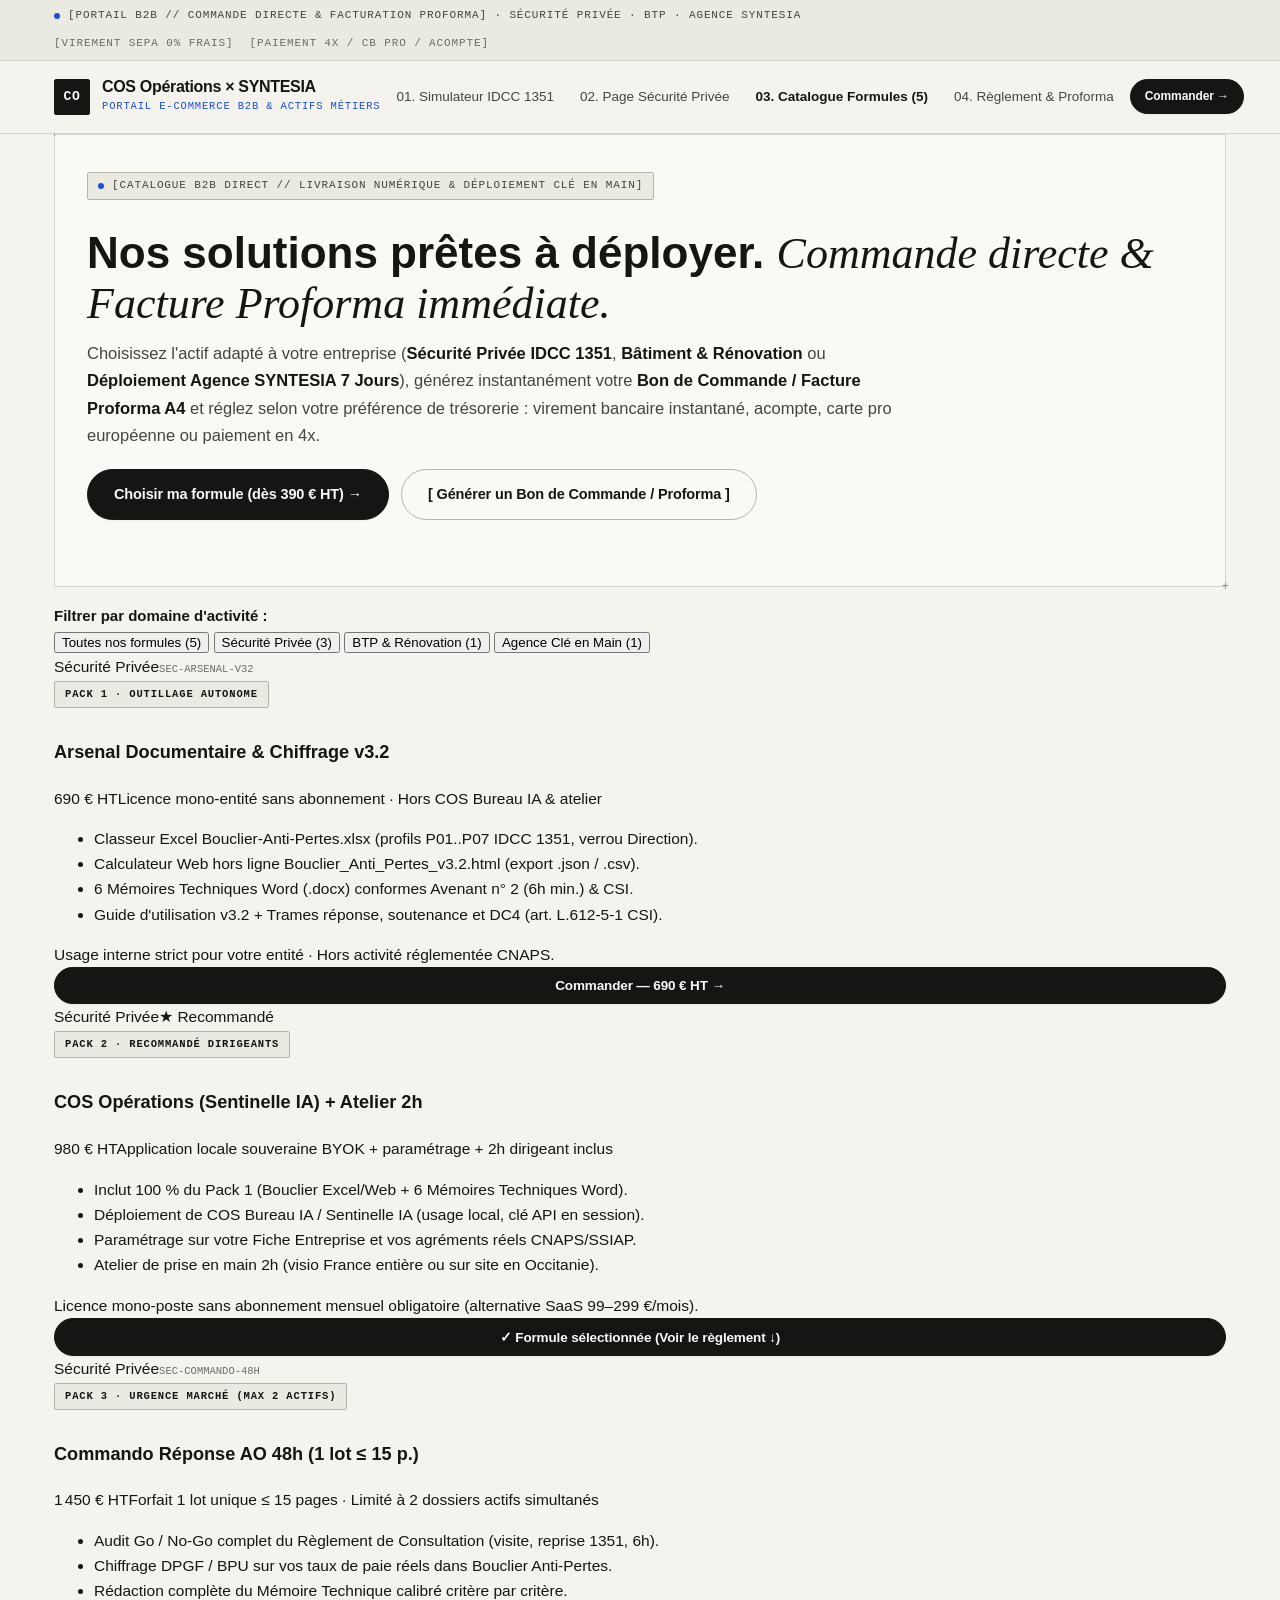
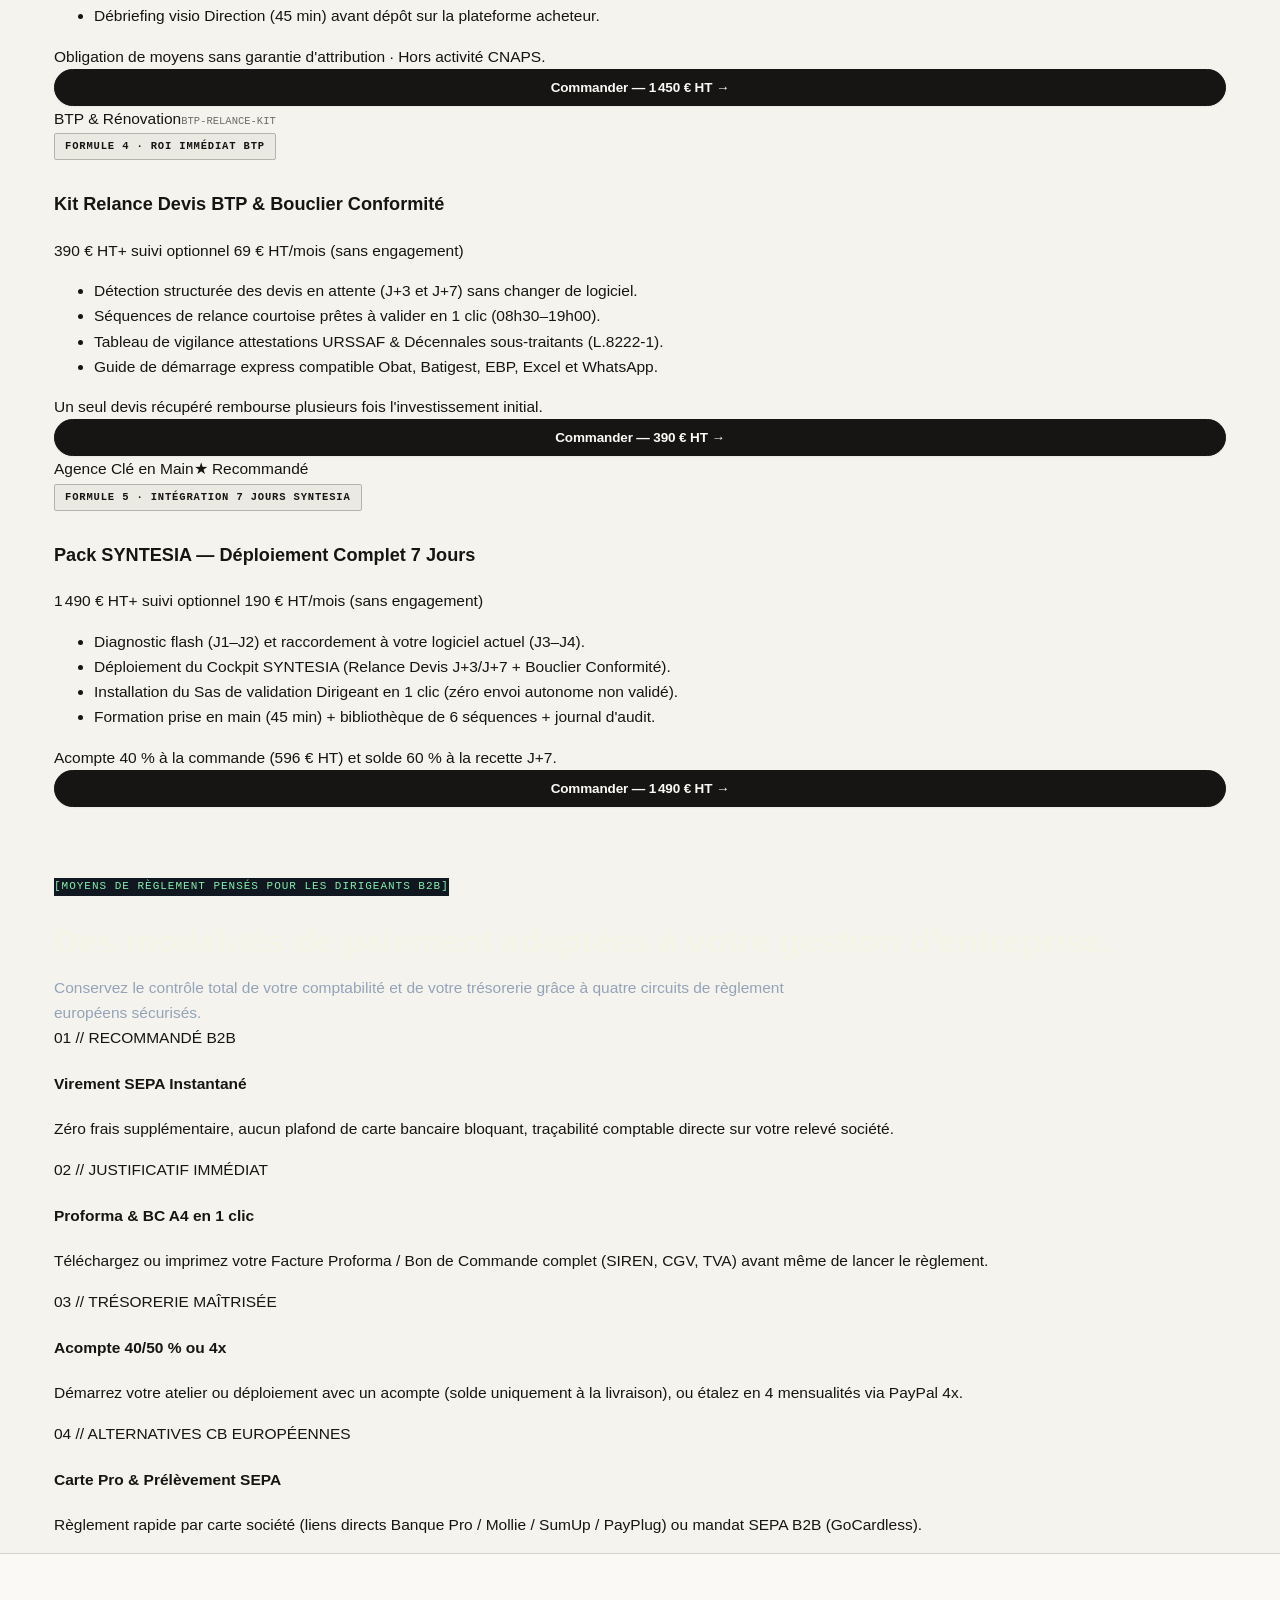
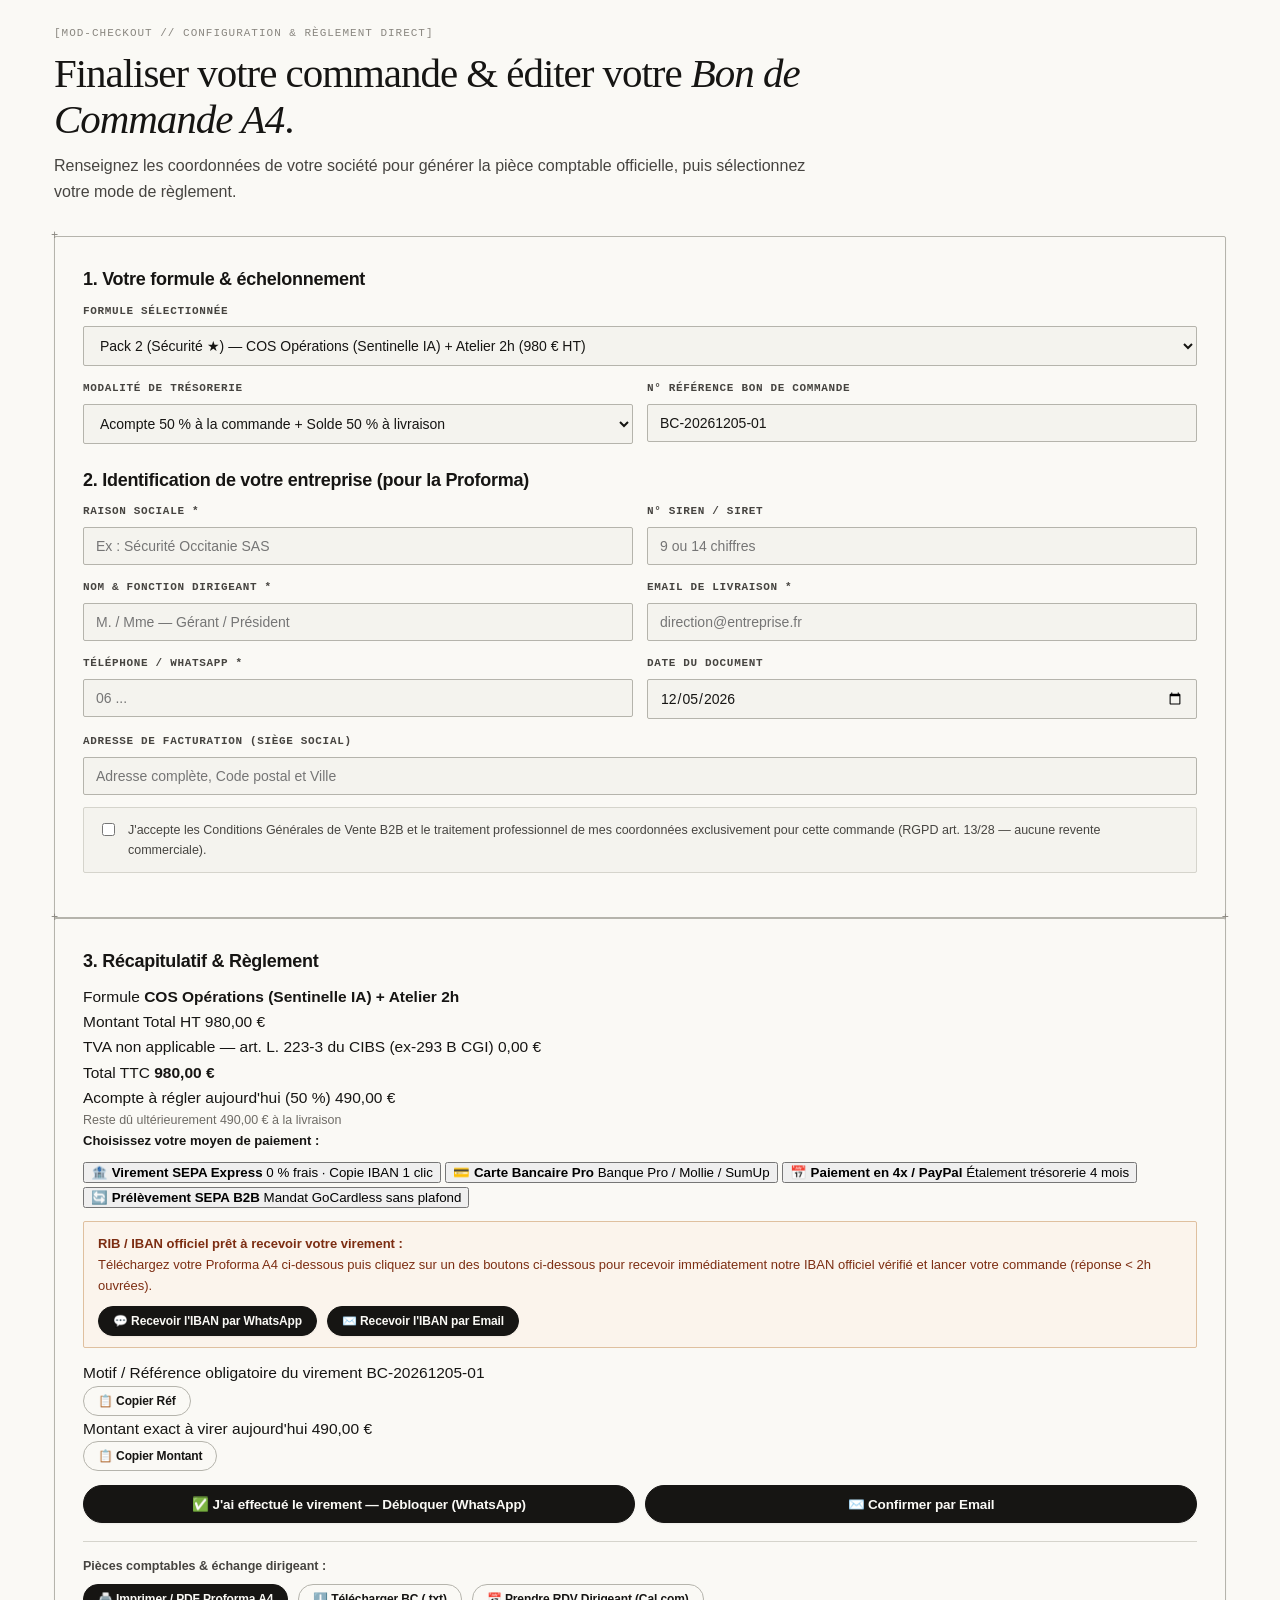
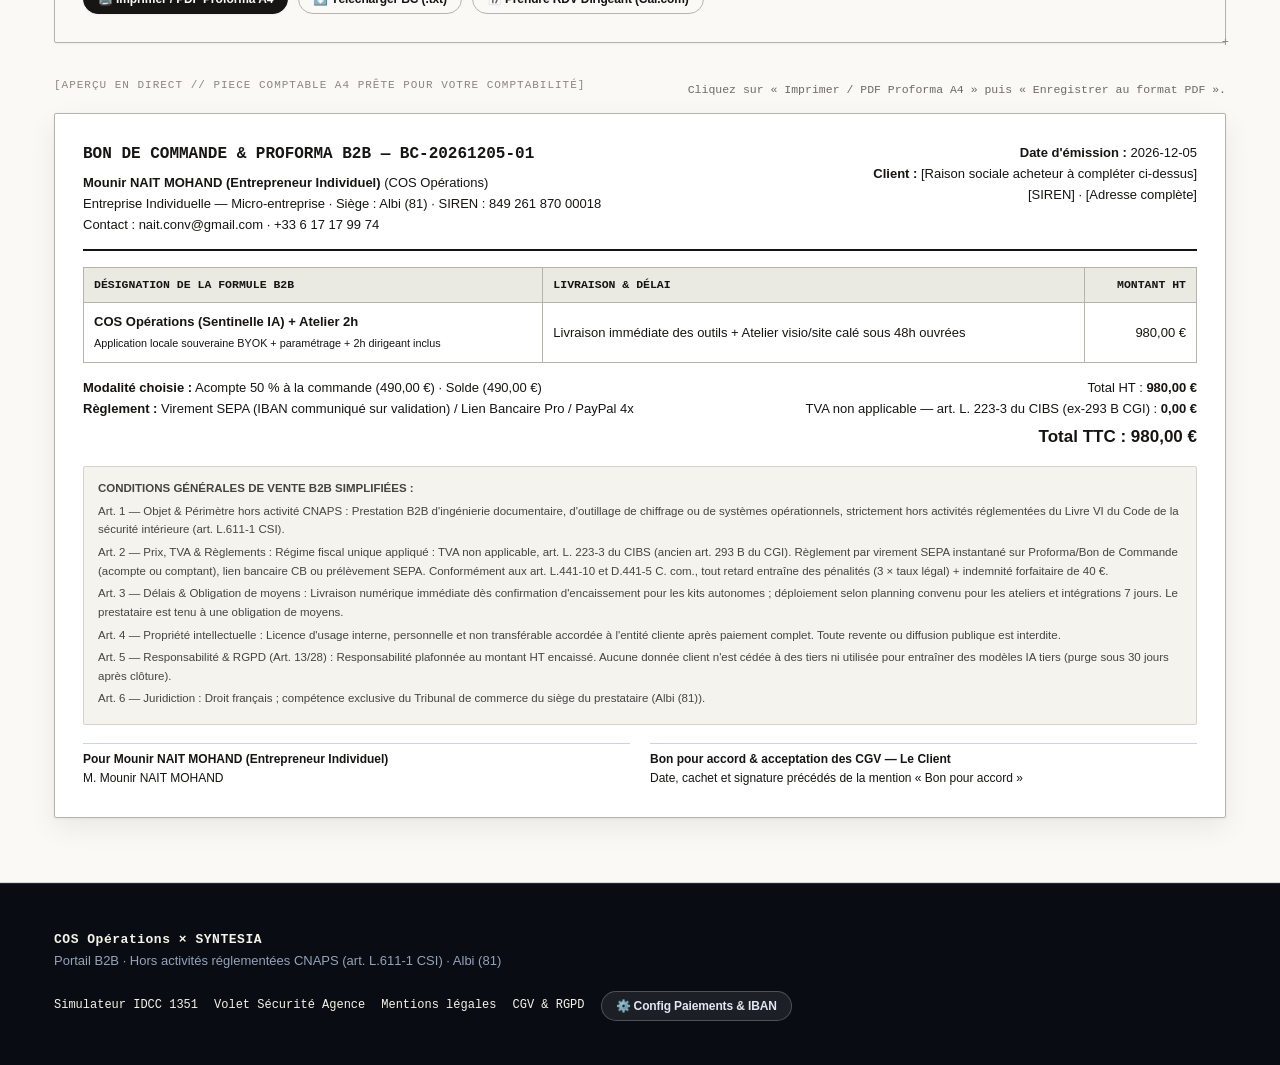
==== sites/boutique/index.html @ 9beb0461 "feat(boutique): boutique B2B multi-actifs et multi-paiements hors Stripe synchronisée sur sites/" ====
<!DOCTYPE html>
<html lang="fr">
<head>
  <meta charset="UTF-8" />
  <meta name="viewport" content="width=device-width, initial-scale=1.0" />
  <meta http-equiv="Content-Security-Policy" content="default-src 'self'; script-src 'self'; style-src 'self' 'unsafe-inline'; img-src 'self' data:; connect-src 'self'; font-src 'self' data:; object-src 'none'; base-uri 'self';" />
  <title>Boutique B2B &amp; Commande Directe — COS Opérations × SYNTESIA</title>
  <meta name="description" content="Commandez nos formules B2B Sécurité Privée (IDCC 1351), BTP Relance Devis et Déploiement Agence SYNTESIA 7 Jours. Virement SEPA express, Proforma A4 instantanée, Carte Pro et paiement en 4x." />
  <link rel="icon" type="image/svg+xml" href="data:image/svg+xml,%3Csvg xmlns='http://www.w3.org/2000/svg' viewBox='0 0 36 36'%3E%3Crect width='36' height='36' fill='%23161513'/%3E%3Ctext x='50%25' y='54%25' dominant-baseline='middle' text-anchor='middle' fill='%23FAF9F5' font-family='monospace' font-weight='600' font-size='14'%3ECO%3C/text%3E%3C/svg%3E" />
  <link rel="stylesheet" href="styles.css" />
  <link rel="stylesheet" href="boutique.css" />
</head>
<body>

  <!-- Barre technique supérieure -->
  <div class="tech-topbar no-print">
    <div class="container tech-topbar-inner">
      <div class="tech-topbar-left">
        <span class="tech-dot"></span>
        <span>[PORTAIL B2B // COMMANDE DIRECTE &amp; FACTURATION PROFORMA] &middot; SÉCURITÉ PRIVÉE · BTP · AGENCE SYNTESIA</span>
      </div>
      <div class="tech-topbar-right">
        <span>[VIREMENT SEPA 0% FRAIS]</span>
        <span>[PAIEMENT 4X / CB PRO / ACOMPTE]</span>
      </div>
    </div>
  </div>

  <!-- En-tête sticky -->
  <header class="site-header no-print">
    <div class="container header-inner">
      <a class="brand" href="../france/index.html">
        <div class="brand-mark">CO</div>
        <div class="brand-text">
          <strong>COS Opérations × SYNTESIA</strong>
          <span>Portail E-Commerce B2B &amp; Actifs Métiers</span>
        </div>
      </a>

      <nav class="nav-links" aria-label="Navigation boutique">
        <a href="https://naitconv-web.github.io/cos-operations-simulateur/#simulateur">01. Simulateur IDCC 1351</a>
        <a href="../france/securite-privee/index.html">02. Page Sécurité Privée</a>
        <a href="#catalogue" style="color:var(--ink);font-weight:700">03. Catalogue Formules (5)</a>
        <a href="#checkout-section">04. Règlement &amp; Proforma</a>
      </nav>

      <div class="header-actions">
        <a class="btn btn-primary btn-sm" href="#checkout-section">Commander &rarr;</a>
      </div>
    </div>
  </header>

  <!-- Tiroir Config Opérateur (accessible par ?admin=1 ou bouton pied de page) -->
  <section id="adminDrawer" class="admin-drawer hidden no-print" aria-label="Configuration bancaire et moyens de paiement">
    <div class="container">
      <div style="display:flex;justify-content:space-between;align-items:center;flex-wrap:wrap;gap:10px;margin-bottom:12px">
        <div>
          <strong style="font-size:16px;color:var(--ink)">⚙️ Configuration Encaissements &amp; IBAN (Sans Stripe)</strong>
          <div style="font-size:12.5px;color:var(--ink-muted)">Renseignez vos coordonnées bancaires et liens de paiement puis téléchargez <code>site-config.js</code> pour mettre à jour votre hébergement o2switch en 10 secondes.</div>
        </div>
        <button id="btnCloseAdmin" class="btn btn-sm" type="button">Fermer</button>
      </div>

      <div class="form-grid-2" style="grid-template-columns:repeat(auto-fit,minmax(230px,1fr));gap:10px">
        <div class="field"><label>Nom de la Banque Pro</label><input id="admBankName" type="text" placeholder="Ex : Qonto / Crédit Agricole / Revolut Pro" /></div>
        <div class="field"><label>IBAN Officiel (FR76...)</label><input id="admIban" type="text" placeholder="FR76 .... .... .... ...." /></div>
        <div class="field"><label>Code BIC / SWIFT</label><input id="admBic" type="text" placeholder="Ex : QNTOFRP1XXX" /></div>
        <div class="field"><label>Lien Carte Bancaire Pro (SumUp / Qonto / Mollie / PayPlug)</label><input id="admCardGlobal" type="url" placeholder="https://pay.sumup.com/..." /></div>
        <div class="field"><label>Lien PayPal Business / PayPal 4x</label><input id="admPaypal" type="url" placeholder="https://www.paypal.com/paypalme/..." /></div>
        <div class="field"><label>Lien Mandat / Prélèvement GoCardless</label><input id="admGc" type="url" placeholder="https://pay.gocardless.com/..." /></div>
        <div class="field"><label>SIREN / SIRET émetteur</label><input id="admSiren" type="text" /></div>
        <div class="field">
          <label>Régime TVA unique</label>
          <select id="admTvaRegime">
            <option value="293B">Franchise en base — art. L. 223-3 du CIBS (ex-293 B CGI)</option>
            <option value="20">TVA normale 20 %</option>
          </select>
        </div>
      </div>

      <div class="action-cluster" style="margin-top:14px">
        <button id="btnSaveAdmin" class="btn btn-primary" type="button">💾 Aperçu immédiat dans ce navigateur</button>
        <button id="btnDownloadSiteCfg" class="btn btn-emerald" type="button">⬇️ Télécharger site-config.js (Pour o2switch / GitHub)</button>
      </div>
    </div>
  </section>

  <main>
    <!-- Hero Boutique -->
    <section class="store-hero no-print">
      <div class="container">
        <div class="hero-frame" style="padding:36px 32px">
          <span class="eyebrow">[CATALOGUE B2B DIRECT // LIVRAISON NUMÉRIQUE &amp; DÉPLOIEMENT CLÉ EN MAIN]</span>
          <h1 style="margin:10px 0 12px;font-size:clamp(28px,4vw,44px);line-height:1.12">
            Nos solutions prêtes à déployer. <span class="font-editorial-italic">Commande directe &amp; Facture Proforma immédiate.</span>
          </h1>
          <p class="hero-lead" style="margin-bottom:20px;max-width:820px">
            Choisissez l'actif adapté à votre entreprise (<b>Sécurité Privée IDCC 1351</b>, <b>Bâtiment &amp; Rénovation</b> ou <b>Déploiement Agence SYNTESIA 7 Jours</b>), générez instantanément votre <b>Bon de Commande / Facture Proforma A4</b> et réglez selon votre préférence de trésorerie : virement bancaire instantané, acompte, carte pro européenne ou paiement en 4x.
          </p>
          <div class="hero-cta-row">
            <a class="btn btn-primary btn-lg" href="#catalogue">Choisir ma formule (dès 390 € HT) &rarr;</a>
            <a class="btn btn-lg" href="#checkout-section">[ Générer un Bon de Commande / Proforma ]</a>
          </div>
        </div>
      </div>
    </section>

    <!-- Catalogue des 5 Actifs -->
    <section id="catalogue" class="section no-print" style="padding-top:16px">
      <div class="container">
        <div class="store-filter-bar">
          <div>
            <strong style="font-size:15px">Filtrer par domaine d'activité :</strong>
          </div>
          <div class="filter-pills" role="group" aria-label="Filtres catalogue">
            <button class="filter-btn active" type="button" data-filter="all">Toutes nos formules (5)</button>
            <button class="filter-btn" type="button" data-filter="securite">Sécurité Privée (3)</button>
            <button class="filter-btn" type="button" data-filter="btp">BTP &amp; Rénovation (1)</button>
            <button class="filter-btn" type="button" data-filter="agence">Agence Clé en Main (1)</button>
          </div>
        </div>

        <div id="catalogGrid" class="catalog-grid">
          <!-- Peuplé dynamiquement par boutique.js -->
        </div>
      </div>
    </section>

    <!-- Avantages Paiement B2B pour Dirigeants (Night Theater) -->
    <section class="night-advantages no-print">
      <div class="container">
        <span class="section-tag" style="color:#86efac;border-color:#1e293b;background:#101720">[MOYENS DE RÈGLEMENT PENSÉS POUR LES DIRIGEANTS B2B]</span>
        <h2 style="color:var(--cream);margin:10px 0 6px;font-size:clamp(24px,3vw,34px)">Des modalités de paiement adaptées à votre gestion d'entreprise.</h2>
        <p style="color:var(--cream-muted);max-width:740px;margin:0">Conservez le contrôle total de votre comptabilité et de votre trésorerie grâce à quatre circuits de règlement européens sécurisés.</p>

        <div class="night-advantages-grid">
          <div class="night-adv-card">
            <span class="adv-tag">01 // RECOMMANDÉ B2B</span>
            <h4>Virement SEPA Instantané</h4>
            <p>Zéro frais supplémentaire, aucun plafond de carte bancaire bloquant, traçabilité comptable directe sur votre relevé société.</p>
          </div>
          <div class="night-adv-card">
            <span class="adv-tag">02 // JUSTIFICATIF IMMÉDIAT</span>
            <h4>Proforma &amp; BC A4 en 1 clic</h4>
            <p>Téléchargez ou imprimez votre Facture Proforma / Bon de Commande complet (SIREN, CGV, TVA) avant même de lancer le règlement.</p>
          </div>
          <div class="night-adv-card">
            <span class="adv-tag">03 // TRÉSORERIE MAÎTRISÉE</span>
            <h4>Acompte 40/50 % ou 4x</h4>
            <p>Démarrez votre atelier ou déploiement avec un acompte (solde uniquement à la livraison), ou étalez en 4 mensualités via PayPal 4x.</p>
          </div>
          <div class="night-adv-card">
            <span class="adv-tag">04 // ALTERNATIVES CB EUROPÉENNES</span>
            <h4>Carte Pro &amp; Prélèvement SEPA</h4>
            <p>Règlement rapide par carte société (liens directs Banque Pro / Mollie / SumUp / PayPlug) ou mandat SEPA B2B (GoCardless).</p>
          </div>
        </div>
      </div>
    </section>

    <!-- Tunnel de Commande & Paiement Multi-Moyens -->
    <section id="checkout-section" class="section section-white">
      <div class="container">
        <div class="section-head no-print">
          <span class="section-tag">[MOD-CHECKOUT // CONFIGURATION &amp; RÈGLEMENT DIRECT]</span>
          <h2>Finaliser votre commande &amp; éditer votre <span class="font-editorial-italic">Bon de Commande A4</span>.</h2>
          <p>Renseignez les coordonnées de votre société pour générer la pièce comptable officielle, puis sélectionnez votre mode de règlement.</p>
        </div>

        <div class="checkout-grid no-print">
          <!-- Colonne Gauche : Paramètres commande & fiche entreprise -->
          <div class="panel-card">
            <h3>1. Votre formule &amp; échelonnement</h3>

            <div class="form-grid-2">
              <div class="field" style="grid-column:1/-1">
                <label for="ordFormula">Formule sélectionnée</label>
                <select id="ordFormula">
                  <option value="1">Pack 1 (Sécurité) — Arsenal Documentaire &amp; Chiffrage v3.2 (690 € HT)</option>
                  <option value="2" selected>Pack 2 (Sécurité ★) — COS Opérations (Sentinelle IA) + Atelier 2h (980 € HT)</option>
                  <option value="3">Pack 3 (Sécurité) — Commando Réponse AO 48h (1 450 € HT)</option>
                  <option value="4">Formule 4 (BTP) — Kit Relance Devis &amp; Bouclier Conformité (390 € HT)</option>
                  <option value="5">Formule 5 (Agence) — Pack Déploiement Intégral 7 Jours SYNTESIA (1 490 € HT)</option>
                </select>
              </div>

              <div class="field">
                <label for="ordPaymentMode">Modalité de trésorerie</label>
                <select id="ordPaymentMode">
                  <option value="100">100 % Comptant (Livraison prioritaire)</option>
                  <option value="50">Acompte 50 % à la commande + Solde 50 % à livraison</option>
                  <option value="40">Acompte 40 % à la commande + Solde 60 % à recette J+7</option>
                  <option value="4x">Paiement en 4 mensualités (via PayPal Business 4x)</option>
                </select>
              </div>

              <div class="field">
                <label for="ordRef">N° Référence Bon de Commande</label>
                <input id="ordRef" type="text" />
              </div>
            </div>

            <label id="ordMonthlyWrap" class="opt-check-box hidden">
              <input id="ordIncludeMonthly" type="checkbox" />
              <span id="ordMonthlyLabel">Ajouter le suivi mensuel optionnel</span>
            </label>

            <h3 style="margin-top:22px">2. Identification de votre entreprise (pour la Proforma)</h3>
            <div class="form-grid-2">
              <div class="field"><label for="ordClientNom">Raison sociale *</label><input id="ordClientNom" type="text" placeholder="Ex : Sécurité Occitanie SAS" /></div>
              <div class="field"><label for="ordClientSiren">N° SIREN / SIRET</label><input id="ordClientSiren" type="text" placeholder="9 ou 14 chiffres" /></div>
              <div class="field"><label for="ordClientRep">Nom &amp; Fonction Dirigeant *</label><input id="ordClientRep" type="text" placeholder="M. / Mme — Gérant / Président" /></div>
              <div class="field"><label for="ordClientEmail">Email de livraison *</label><input id="ordClientEmail" type="email" placeholder="direction@entreprise.fr" /></div>
              <div class="field"><label for="ordClientTel">Téléphone / WhatsApp *</label><input id="ordClientTel" type="text" placeholder="06 ..." /></div>
              <div class="field"><label for="ordDate">Date du document</label><input id="ordDate" type="date" /></div>
              <div class="field" style="grid-column:1/-1"><label for="ordClientAdresse">Adresse de facturation (Siège social)</label><input id="ordClientAdresse" type="text" placeholder="Adresse complète, Code postal et Ville" /></div>
            </div>

            <label class="consent-check" style="margin-top:12px">
              <input id="ordRgpdConsent" type="checkbox" />
              <span>J'accepte les Conditions Générales de Vente B2B et le traitement professionnel de mes coordonnées exclusivement pour cette commande (RGPD art. 13/28 — aucune revente commerciale).</span>
            </label>
          </div>

          <!-- Colonne Droite : Récapitulatif & Choix Moyen de Paiement -->
          <div class="panel-card">
            <h3>3. Récapitulatif &amp; Règlement</h3>

            <div class="summary-box">
              <div class="summary-line">
                <span>Formule</span>
                <strong id="sumOfferName" style="text-align:right">COS Opérations (Sentinelle IA) + Atelier 2h</strong>
              </div>
              <div class="summary-line">
                <span>Montant Total HT</span>
                <span id="sumHt" class="num">980,00 €</span>
              </div>
              <div class="summary-line">
                <span id="sumTvaLabel">TVA non applicable — art. L. 223-3 du CIBS</span>
                <span id="sumTvaAmt" class="num">0,00 €</span>
              </div>
              <div id="sumMonthlyRow" class="summary-line hidden">
                <span>Suivi mensuel optionnel</span>
                <strong id="sumMonthlyVal" class="num">0,00 €</strong>
              </div>
              <div class="summary-line">
                <span>Total TTC</span>
                <strong id="sumTotalTtc" class="num">980,00 €</strong>
              </div>
              <div class="summary-line total">
                <span id="sumDueLabel">Acompte à régler aujourd'hui</span>
                <span id="sumDueNow" class="num">490,00 €</span>
              </div>
              <div id="sumSoldeRow" class="summary-line" style="font-size:12.5px;color:var(--ink-soft)">
                <span>Reste dû ultérieurement</span>
                <span id="sumSoldeVal" class="num">490,00 € à la livraison</span>
              </div>
            </div>

            <label style="display:block;font-size:13px;font-weight:700;margin-bottom:8px">Choisissez votre moyen de paiement :</label>
            <div class="pay-tabs" role="tablist">
              <button id="tabPay_virement" class="pay-tab active" type="button">
                <strong>🏦 Virement SEPA Express</strong>
                <span>0 % frais · Copie IBAN 1 clic</span>
              </button>
              <button id="tabPay_carte" class="pay-tab" type="button">
                <strong>💳 Carte Bancaire Pro</strong>
                <span>Banque Pro / Mollie / SumUp</span>
              </button>
              <button id="tabPay_paypal" class="pay-tab" type="button">
                <strong>📅 Paiement en 4x / PayPal</strong>
                <span>Étalement trésorerie 4 mois</span>
              </button>
              <button id="tabPay_sepa" class="pay-tab" type="button">
                <strong>🔄 Prélèvement SEPA B2B</strong>
                <span>Mandat GoCardless sans plafond</span>
              </button>
            </div>

            <!-- Panneau 1 : Virement Express -->
            <div id="panelPay_virement" class="pay-panel">
              <div id="bankReadyBox">
                <div style="font-size:13.5px;margin-bottom:10px">
                  <strong>Effectuez un virement instantané depuis votre banque pro</strong> avec les coordonnées officielles ci-dessous :
                </div>
                <div class="bank-coord-grid">
                  <div class="bank-row">
                    <div>
                      <span class="bank-row-label">Titulaire du compte</span>
                      <span id="valBankHolder" class="bank-row-val">Mounir NAIT MOHAND</span>
                    </div>
                  </div>
                  <div class="bank-row">
                    <div>
                      <span class="bank-row-label">Domiciliation</span>
                      <span id="valBankName" class="bank-row-val">Compte Pro</span>
                    </div>
                  </div>
                  <div class="bank-row">
                    <div>
                      <span class="bank-row-label">IBAN (Zone SEPA)</span>
                      <span id="valBankIban" class="bank-row-val"></span>
                    </div>
                    <button id="btnCopyIban" class="btn btn-sm" type="button">📋 Copier IBAN</button>
                  </div>
                  <div class="bank-row">
                    <div>
                      <span class="bank-row-label">BIC / SWIFT</span>
                      <span id="valBankBic" class="bank-row-val"></span>
                    </div>
                    <button id="btnCopyBic" class="btn btn-sm" type="button">📋 Copier BIC</button>
                  </div>
                </div>
              </div>

              <div id="bankPendingBox" class="status-box warn" style="margin-bottom:12px">
                <strong>RIB / IBAN officiel prêt à recevoir votre virement :</strong><br />
                Téléchargez votre Proforma A4 ci-dessous puis cliquez sur un des boutons ci-dessous pour recevoir immédiatement notre IBAN officiel vérifié et lancer votre commande (réponse &lt; 2h ouvrées).
                <div class="action-cluster" style="margin-top:10px">
                  <button id="btnAskRibWa" class="btn btn-emerald btn-sm" type="button">💬 Recevoir l'IBAN par WhatsApp</button>
                  <button id="btnAskRibMail" class="btn btn-primary btn-sm" type="button">✉️ Recevoir l'IBAN par Email</button>
                </div>
              </div>

              <div class="bank-coord-grid" style="margin-top:10px">
                <div class="bank-row">
                  <div>
                    <span class="bank-row-label">Motif / Référence obligatoire du virement</span>
                    <span id="valBankRef" class="bank-row-val">BC-2026-01</span>
                  </div>
                  <button id="btnCopyRef" class="btn btn-sm" type="button">📋 Copier Réf</button>
                </div>
                <div class="bank-row">
                  <div>
                    <span class="bank-row-label">Montant exact à virer aujourd'hui</span>
                    <span id="valBankAmount" class="bank-row-val">490,00 €</span>
                  </div>
                  <button id="btnCopyAmt" class="btn btn-sm" type="button">📋 Copier Montant</button>
                </div>
              </div>

              <div class="action-cluster" style="margin-top:14px">
                <button id="btnNotifyVirementWa" class="btn btn-emerald" style="flex:1;justify-content:center" type="button">✅ J'ai effectué le virement — Débloquer (WhatsApp)</button>
                <button id="btnNotifyVirementMail" class="btn btn-primary" style="flex:1;justify-content:center" type="button">✉️ Confirmer par Email</button>
              </div>
            </div>

            <!-- Panneau 2 : Carte Bancaire Pro (Sans Stripe) -->
            <div id="panelPay_carte" class="pay-panel hidden">
              <p id="cardHintMsg" style="margin:0 0 14px;font-size:13.5px;color:var(--ink-muted)"></p>
              <div class="action-cluster">
                <button id="btnOpenCardPay" class="btn btn-emerald" style="width:100%;justify-content:center" type="button">💳 Payer par Carte Bancaire Sécurisée &rarr;</button>
                <button id="btnReqCardLinkWa" class="btn btn-emerald" style="flex:1;justify-content:center" type="button">💬 Recevoir mon lien CB direct (WhatsApp)</button>
                <button id="btnReqCardLinkMail" class="btn btn-primary" style="flex:1;justify-content:center" type="button">✉️ Demander lien CB par Email</button>
              </div>
            </div>

            <!-- Panneau 3 : PayPal Business / 4x -->
            <div id="panelPay_paypal" class="pay-panel hidden">
              <p style="margin:0 0 8px;font-size:13.5px"><strong>Réglez en 4 mensualités sans impacter votre trésorerie</strong> (sous réserve d'éligibilité PayPal 4x ou carte via PayPal Business).</p>
              <div id="paypal4xPreview" class="status-box ok" style="margin-bottom:14px"></div>
              <div class="action-cluster">
                <button id="btnOpenPaypalPay" class="btn btn-emerald" style="width:100%;justify-content:center" type="button">📅 Payer avec PayPal / 4x &rarr;</button>
                <button id="btnReqPaypalWa" class="btn btn-primary" style="width:100%;justify-content:center" type="button">💬 Recevoir le lien de règlement en 4x par WhatsApp</button>
              </div>
            </div>

            <!-- Panneau 4 : Prélèvement SEPA GoCardless -->
            <div id="panelPay_sepa" class="pay-panel hidden">
              <p style="margin:0 0 14px;font-size:13.5px;color:var(--ink-muted)">
                <strong>Zéro plafond de carte bancaire :</strong> idéal pour les commandes supérieures à 1 000 € ou l'activation du suivi mensuel sans engagement (69 € ou 190 €/mois) par mandat SEPA inter-entreprises (GoCardless).
              </p>
              <div class="action-cluster">
                <button id="btnOpenGcPay" class="btn btn-emerald" style="width:100%;justify-content:center" type="button">🔄 Signer le mandat SEPA sécurisé &rarr;</button>
                <button id="btnReqGcWa" class="btn btn-primary" style="width:100%;justify-content:center" type="button">💬 Recevoir mon mandat SEPA B2B par WhatsApp</button>
              </div>
            </div>

            <!-- Actions documentaires & Agenda -->
            <div style="border-top:1px solid var(--border);margin-top:18px;padding-top:14px">
              <div style="font-size:12.5px;font-weight:700;color:var(--ink-muted);margin-bottom:8px">Pièces comptables &amp; échange dirigeant :</div>
              <div class="action-cluster" style="margin-top:0">
                <button id="btnPrintProforma" class="btn btn-primary btn-sm" type="button">🖨️ Imprimer / PDF Proforma A4</button>
                <button id="btnDownloadProformaTxt" class="btn btn-sm" type="button">⬇️ Télécharger BC (.txt)</button>
                <button id="btnOpenCalStore" class="btn btn-sm" type="button">📅 Prendre RDV Dirigeant (Cal.com)</button>
              </div>
            </div>
          </div>
        </div>

        <!-- APERÇU A4 BON DE COMMANDE & PROFORMA -->
        <div class="no-print" style="margin-top:34px;margin-bottom:10px;display:flex;justify-content:space-between;align-items:center;flex-wrap:wrap;gap:10px">
          <span class="section-tag">[APERÇU EN DIRECT // PIECE COMPTABLE A4 PRÊTE POUR VOTRE COMPTABILITÉ]</span>
          <span class="mono" style="font-size:11.5px;color:var(--ink-soft)">Cliquez sur « Imprimer / PDF Proforma A4 » puis « Enregistrer au format PDF ».</span>
        </div>
        <article id="proformaSheet" class="bc-sheet" aria-label="Bon de Commande et Facture Proforma B2B A4"></article>
      </div>
    </section>
  </main>

  <footer class="site-footer no-print">
    <div class="container footer-grid">
      <div>
        <strong>COS Opérations × SYNTESIA</strong><br />
        <span>Portail B2B · Hors activités réglementées CNAPS (art. L.611-1 CSI) · Albi (81)</span>
      </div>
      <div style="display:flex;gap:16px;align-items:center;flex-wrap:wrap">
        <a href="https://naitconv-web.github.io/cos-operations-simulateur/#simulateur">Simulateur IDCC 1351</a>
        <a href="../france/securite-privee/index.html">Volet Sécurité Agence</a>
        <a href="../shared/mentions-legales-confidentialite.html">Mentions légales</a>
        <a href="../shared/mentions-legales-confidentialite.html">CGV &amp; RGPD</a>
        <button id="btnOpenStoreAdmin" class="btn btn-sm" type="button" style="background:rgba(255,255,255,0.08);color:#e2e8f0;border-color:rgba(255,255,255,0.22)">⚙️ Config Paiements &amp; IBAN</button>
      </div>
    </div>
  </footer>

  <div id="storeToast" class="toast hidden no-print" role="status"></div>

  <script src="site-config.js"></script>
  <script src="boutique.js"></script>
</body>
</html>
---- sites/boutique/styles.css ----
/*
 * COS Opérations — Engineered Editorial Design System v2.0 (Refero Styles Lock)
 * Derived from styles.refero.design Reference Lock:
 * - Primary: Antimetal (448e303d-7d89-4c38-ab62-bfe5bac45d92) — Warm Engineering Paper, Editorial Serif, Monospace Equipment Markings, Bracketed Frames (+), Atmospheric Night System Theater
 * - Secondary #1: Cursor (4e3b4717-84c8-4599-baaf-a343c3d619b6) — Canvas Parchment & Pebble Paper Surfaces, Architectural Multi-layer Elevation
 * - Secondary #2: ElevenLabs (031056ff-7af1-46db-8daa-115f731c5d26) — High-contrast Achromatic Ink (20:1), Pill Primary Actions vs Crisp Square Content Panels
 */

:root {
  /* Refero Surfaces & Canvas (Warm Engineering Paper) */
  --bg: #F4F3EE;
  --bg-subtle: #EAE9E2;
  --surface: #FAF9F5;
  --surface-tint: #EFEFEA;
  --frost: rgba(244, 243, 238, 0.88);

  /* Ink Hierarchy (Warm Obsidian & Editorial Body Ink) */
  --navy: #161513;
  --navy-deep: #141413;
  --navy-soft: #2C2A26;
  --ink: #161513;
  --ink-muted: #464440;
  --ink-soft: #6E6B65;
  --marking: #8A8780;

  /* Structural Lines & Blueprint Edges */
  --border: #D5D4CC;
  --border-strong: #B5B4AC;
  --border-dashed: #C2C1B8;

  /* Atmospheric Night Scene (System Theater & Footer) */
  --night: #090D13;
  --night-panel: #101720;
  --night-edge: #1E293B;
  --cream: #F4F4E7;
  --cream-muted: #94A3B8;

  /* Semantic & Engineering Annotations (Restrained Earth & Precision Tones) */
  --accent-fr: #1D4ED8;
  --emerald: #3F6212;
  --emerald-hover: #365314;
  --emerald-bg: #F2F5EA;
  --emerald-bd: #B7C496;
  --danger: #991B1B;
  --danger-bg: #FAF0EE;
  --danger-bd: #E2B4AD;
  --warn: #9A3412;
  --warn-bg: #FBF4EC;
  --warn-bd: #DFC09F;

  /* Refero Geometry: Square/Crisp Panels (2px) vs Pill Primary Buttons (9999px) */
  --radius-sm: 2px;
  --radius: 2px;
  --radius-lg: 4px;
  --radius-pill: 9999px;

  /* Architectural Shadows (Cursor / Antimetal Token) */
  --shadow-sm: 0 1px 2px rgba(22, 21, 19, 0.05);
  --shadow-md: 0 10px 28px rgba(22, 21, 19, 0.07), 0 1px 3px rgba(22, 21, 19, 0.05);
  --shadow-lg: rgba(0, 0, 0, 0.22) 0px 28px 70px 0px, rgba(0, 0, 0, 0.12) 0px 14px 32px 0px, rgba(255, 255, 255, 0.08) 0px 0px 0px 1px;

  /* Tri-Dimensional Refero Typography (100% Autonomous Local Stack, 0 external CDN leak) */
  --font-serif: "Instrument Serif", "Newsreader", "Iowan Old Style", "Palatino Linotype", "Book Antiqua", Palatino, Georgia, serif;
  --font-sans: "Plus Jakarta Sans", Inter, -apple-system, BlinkMacSystemFont, "Segoe UI", Roboto, "Helvetica Neue", Arial, sans-serif;
  --font-mono: "JetBrains Mono", ui-monospace, SFMono-Regular, Menlo, Monaco, Consolas, "Liberation Mono", monospace;
}

*, *::before, *::after {
  box-sizing: border-box;
}

html {
  scroll-behavior: smooth;
  background-color: var(--bg);
  color: var(--ink);
}

section[id] {
  scroll-margin-top: 84px;
}

body {
  margin: 0;
  background-color: var(--bg);
  background-image: radial-gradient(var(--border) 0.65px, transparent 0.65px);
  background-size: 24px 24px;
  color: var(--ink);
  font-family: var(--font-sans);
  font-size: 15.5px;
  line-height: 1.62;
  -webkit-font-smoothing: antialiased;
  overflow-x: clip;
}

img {
  max-width: 100%;
  display: block;
}

a {
  color: var(--ink);
  text-decoration: none;
  transition: color 0.15s ease;
}

a:hover {
  color: var(--accent-fr);
  text-decoration: underline;
  text-underline-offset: 4px;
}

code, .mono {
  font-family: var(--font-mono);
  font-size: 0.9em;
}

.num {
  font-variant-numeric: tabular-nums;
}

.font-editorial-italic {
  font-family: var(--font-serif);
  font-style: italic;
  font-weight: 400;
}

.container {
  width: 100%;
  max-width: 1220px;
  margin: 0 auto;
  padding: 0 24px;
}

.hidden {
  display: none !important;
}

/* ================= TOP TECHNICAL BAR (REFERO ANTIMETAL) ================= */
.tech-topbar {
  background-color: var(--bg-subtle);
  border-bottom: 1px solid var(--border);
  padding: 7px 0;
  font-family: var(--font-mono);
  font-size: 11px;
  font-weight: 500;
  letter-spacing: 0.08em;
  text-transform: uppercase;
  color: var(--ink-muted);
}

.tech-topbar-inner {
  display: flex;
  align-items: center;
  justify-content: space-between;
  flex-wrap: wrap;
  gap: 10px;
}

.tech-topbar-left {
  display: flex;
  align-items: center;
  gap: 8px;
}

.tech-dot {
  width: 6px;
  height: 6px;
  border-radius: 50%;
  background-color: var(--accent-fr);
  display: inline-block;
  flex-shrink: 0;
}

.tech-topbar-right {
  display: flex;
  align-items: center;
  gap: 16px;
  color: var(--ink-soft);
}

/* ================= HEADER (FROSTED NAVIGATION) ================= */
.site-header {
  position: sticky;
  top: 0;
  z-index: 50;
  background: var(--frost);
  backdrop-filter: blur(12px);
  -webkit-backdrop-filter: blur(12px);
  border-bottom: 1px solid var(--border);
}

.header-inner {
  display: flex;
  align-items: center;
  justify-content: space-between;
  gap: 16px;
  min-height: 72px;
}

.brand {
  display: flex;
  align-items: center;
  gap: 12px;
  text-decoration: none !important;
  flex-shrink: 0;
}

.brand-mark {
  width: 36px;
  height: 36px;
  border-radius: 2px;
  background: var(--ink);
  color: var(--surface);
  border: 1px solid var(--ink);
  display: grid;
  place-items: center;
  font-family: var(--font-mono);
  font-weight: 600;
  font-size: 13px;
  letter-spacing: 0.06em;
}

.brand-text strong {
  display: block;
  font-size: 16px;
  font-weight: 700;
  letter-spacing: -0.02em;
  color: var(--ink);
  line-height: 1.15;
}

.brand-text span {
  display: block;
  font-family: var(--font-mono);
  font-size: 10.5px;
  text-transform: uppercase;
  letter-spacing: 0.08em;
  color: var(--accent-fr);
  margin-top: 2px;
  white-space: nowrap;
}

.nav-links {
  display: flex;
  align-items: center;
  gap: 26px;
  white-space: nowrap;
}

.nav-links a {
  font-size: 13.5px;
  font-weight: 500;
  color: var(--ink-muted);
  transition: color 0.15s ease;
}

.nav-links a:hover {
  color: var(--ink);
  text-decoration: none;
}

.header-actions {
  display: flex;
  align-items: center;
  gap: 10px;
  flex-shrink: 0;
  white-space: nowrap;
}

.slot-pill {
  font-family: var(--font-mono);
  font-size: 10.5px;
  font-weight: 600;
  text-transform: uppercase;
  letter-spacing: 0.07em;
  padding: 5px 10px;
  border-radius: var(--radius-sm);
  background: var(--emerald-bg);
  color: var(--emerald);
  border: 1px solid var(--emerald-bd);
  white-space: nowrap;
}

.slot-pill.full {
  background: var(--warn-bg);
  color: var(--warn);
  border-color: var(--warn-bd);
}

/* ================= BUTTONS (ELEVENLABS PILL VS BRACKETED SECONDARY) ================= */
.btn {
  display: inline-flex;
  align-items: center;
  justify-content: center;
  gap: 8px;
  border-radius: var(--radius-pill);
  border: 1px solid var(--border-strong);
  background: var(--surface);
  color: var(--ink);
  font-family: var(--font-sans);
  font-size: 13.5px;
  font-weight: 600;
  letter-spacing: -0.01em;
  padding: 10px 18px;
  cursor: pointer;
  transition: all 0.18s ease;
  text-decoration: none !important;
}

.btn:hover {
  background: var(--bg-subtle);
  border-color: var(--ink);
  color: var(--ink);
  transform: translateY(-1px);
}

.btn:active {
  transform: translateY(0);
}

.btn-primary {
  background: var(--ink);
  border-color: var(--ink);
  color: var(--surface);
  box-shadow: var(--shadow-sm);
}

.btn-primary:hover {
  background: var(--navy-soft);
  border-color: var(--navy-soft);
  color: #ffffff;
  box-shadow: var(--shadow-md);
}

.btn-emerald {
  background: var(--ink);
  border-color: var(--ink);
  color: var(--surface);
  box-shadow: var(--shadow-sm);
}

.btn-emerald:hover {
  background: var(--accent-fr);
  border-color: var(--accent-fr);
  color: #ffffff;
  box-shadow: var(--shadow-md);
}

.btn-lg {
  padding: 13px 26px;
  font-size: 14.5px;
}

.btn-sm {
  padding: 7px 14px;
  font-size: 12px;
}

/* ================= BANNERS & DRAWER ================= */
.config-banner {
  background: var(--warn-bg);
  border-bottom: 1px solid var(--warn-bd);
  color: var(--warn);
  font-size: 12.5px;
  padding: 9px 0;
}

.config-banner-inner {
  display: flex;
  justify-content: space-between;
  align-items: center;
  flex-wrap: wrap;
  gap: 10px;
}

.admin-drawer {
  background: var(--surface);
  border-bottom: 2px solid var(--ink);
  padding: 24px 0;
  box-shadow: var(--shadow-md);
}

/* ================= HERO ARCHITECTURAL (REFERO EDITORIAL PAPER) ================= */
.hero {
  padding: 44px 0 52px;
  border-bottom: 1px solid var(--border);
}

.hero-frame {
  position: relative;
  background: var(--surface);
  border: 1px solid var(--border);
  padding: 44px;
}

.hero-frame::before,
.hero-frame::after {
  content: "+";
  position: absolute;
  font-family: var(--font-mono);
  font-size: 12px;
  line-height: 1;
  color: var(--marking);
  pointer-events: none;
}

.hero-frame::before {
  top: -7px;
  left: -4px;
}

.hero-frame::after {
  bottom: -7px;
  right: -4px;
}

.hero-grid {
  display: grid;
  grid-template-columns: 1.15fr 0.85fr;
  gap: 40px;
  align-items: center;
}

.eyebrow {
  display: inline-flex;
  align-items: center;
  gap: 8px;
  font-family: var(--font-mono);
  font-size: 11px;
  font-weight: 500;
  letter-spacing: 0.08em;
  text-transform: uppercase;
  color: var(--ink-muted);
  background: var(--bg-subtle);
  border: 1px solid var(--border-strong);
  border-radius: var(--radius-sm);
  padding: 4px 10px;
  margin-bottom: 18px;
}

.eyebrow::before {
  content: "";
  width: 6px;
  height: 6px;
  border-radius: 50%;
  background: var(--accent-fr);
  display: inline-block;
}

.hero h1 {
  margin: 0 0 18px;
  font-family: var(--font-serif);
  font-size: clamp(36px, 4.4vw, 56px);
  font-weight: 400;
  line-height: 1.06;
  letter-spacing: -0.03em;
  color: var(--ink);
}

.hero-lead {
  margin: 0 0 26px;
  font-size: 16.5px;
  line-height: 1.65;
  color: var(--ink-muted);
  max-width: 610px;
}

.hero-lead b {
  color: var(--ink);
  font-weight: 600;
}

.hero-cta-row {
  display: flex;
  flex-wrap: wrap;
  gap: 12px;
  margin-bottom: 30px;
}

.trust-strip {
  display: grid;
  grid-template-columns: repeat(3, 1fr);
  gap: 16px;
  padding-top: 22px;
  border-top: 1px solid var(--border);
}

.trust-item {
  position: relative;
  padding-left: 12px;
  border-left: 2px solid var(--border-strong);
}

.trust-item strong {
  display: block;
  font-family: var(--font-mono);
  font-size: 19px;
  font-weight: 600;
  color: var(--ink);
  font-variant-numeric: tabular-nums;
  line-height: 1.2;
}

.trust-item strong.is-danger {
  color: var(--danger);
}

.trust-item strong.is-ok {
  color: var(--emerald);
}

.trust-item span {
  display: block;
  font-size: 12px;
  color: var(--ink-soft);
  margin-top: 4px;
  line-height: 1.35;
}

/* Atmospheric Night System Window in Hero */
.hero-visual-card {
  position: relative;
  background: var(--night-panel);
  color: var(--cream);
  border: 1px solid var(--night-edge);
  border-radius: var(--radius-lg);
  overflow: hidden;
  box-shadow: var(--shadow-lg);
}

.hero-window-bar {
  display: flex;
  align-items: center;
  justify-content: space-between;
  padding: 9px 14px;
  background: var(--night);
  border-bottom: 1px solid var(--night-edge);
  font-family: var(--font-mono);
  font-size: 10.5px;
  letter-spacing: 0.08em;
  text-transform: uppercase;
  color: var(--cream-muted);
}

.hero-window-dots {
  display: flex;
  gap: 6px;
}

.hero-window-dots i {
  width: 8px;
  height: 8px;
  border-radius: 50%;
  background: #334155;
  display: inline-block;
}

.hero-img-wrap {
  aspect-ratio: 16 / 10;
  background: var(--night);
  overflow: hidden;
  border-bottom: 1px solid var(--night-edge);
}

.hero-img-wrap img {
  width: 100%;
  height: 100%;
  object-fit: cover;
}

.hero-proof-footer {
  padding: 14px 18px;
  background: var(--night-panel);
}

.proof-line {
  display: flex;
  justify-content: space-between;
  align-items: baseline;
  gap: 8px;
  padding: 6px 0;
  font-size: 12.5px;
  border-bottom: 1px dashed var(--border-dashed);
}

.hero-proof-footer .proof-line {
  border-bottom-color: var(--night-edge);
}

.proof-line:last-child {
  border-bottom: 0;
}

.proof-line span {
  color: var(--ink-muted);
}

.hero-proof-footer .proof-line span {
  color: var(--cream-muted);
}

.proof-line b {
  font-family: var(--font-mono);
  font-size: 12px;
  color: var(--ink);
  font-variant-numeric: tabular-nums;
}

.hero-proof-footer .proof-line b {
  color: var(--cream);
}

.proof-line b.neg {
  color: var(--danger);
}

.proof-line b.pos {
  color: #A3E635;
}

/* ================= SECTIONS & HEADINGS ================= */
.section {
  padding: 64px 0;
}

.section-white {
  background: var(--surface);
  border-top: 1px solid var(--border);
  border-bottom: 1px solid var(--border);
}

.section-head {
  max-width: 780px;
  margin-bottom: 32px;
}

.section-tag {
  display: inline-block;
  font-family: var(--font-mono);
  font-size: 11px;
  font-weight: 500;
  text-transform: uppercase;
  letter-spacing: 0.09em;
  color: var(--marking);
  margin-bottom: 8px;
}

.section-head h2 {
  margin: 0 0 10px;
  font-family: var(--font-serif);
  font-size: clamp(28px, 3.2vw, 42px);
  font-weight: 400;
  line-height: 1.12;
  letter-spacing: -0.025em;
  color: var(--ink);
}

.section-head p {
  margin: 0;
  color: var(--ink-muted);
  font-size: 16px;
}

/* ================= LEGAL BOUNDARY BAND ================= */
.legal-callout {
  background: var(--surface);
  border: 1px solid var(--border);
  border-left: 3px solid var(--ink);
  border-radius: var(--radius-sm);
  padding: 14px 18px;
  font-size: 13px;
  color: var(--ink-muted);
  margin-bottom: 28px;
}

.legal-callout strong {
  color: var(--ink);
  font-family: var(--font-mono);
  font-size: 11.5px;
  text-transform: uppercase;
  letter-spacing: 0.05em;
}

/* ================= SIMULATOR (REFERO ENGINEERING WORKBENCH) ================= */
.sim-shell {
  position: relative;
  background: var(--surface);
  border: 1px solid var(--border-strong);
  border-radius: var(--radius);
  box-shadow: var(--shadow-md);
}

.sim-shell::before,
.sim-shell::after {
  content: "+";
  position: absolute;
  font-family: var(--font-mono);
  font-size: 12px;
  line-height: 1;
  color: var(--marking);
  pointer-events: none;
  z-index: 2;
}

.sim-shell::before {
  top: -7px;
  left: -4px;
}

.sim-shell::after {
  bottom: -7px;
  right: -4px;
}

.sim-topbar {
  background: var(--night);
  color: var(--cream);
  border-bottom: 1px solid var(--night-edge);
  padding: 16px 24px;
  display: flex;
  justify-content: space-between;
  align-items: center;
  flex-wrap: wrap;
  gap: 14px;
}

.sim-topbar-title {
  display: flex;
  align-items: center;
  gap: 10px;
}

.sim-topbar-code {
  font-family: var(--font-mono);
  font-size: 11px;
  letter-spacing: 0.08em;
  text-transform: uppercase;
  color: var(--cream-muted);
  padding: 2px 7px;
  border: 1px solid var(--night-edge);
  background: var(--night-panel);
}

.sim-topbar h3 {
  margin: 0;
  font-size: 15.5px;
  font-weight: 600;
  letter-spacing: -0.01em;
  color: var(--cream);
}

.preset-row {
  display: flex;
  flex-wrap: wrap;
  gap: 8px;
}

.preset-btn {
  background: var(--night-panel);
  color: var(--cream-muted);
  border: 1px solid var(--night-edge);
  border-radius: var(--radius-pill);
  padding: 6px 13px;
  font-family: var(--font-mono);
  font-size: 11.5px;
  font-weight: 500;
  cursor: pointer;
  transition: all 0.15s ease;
}

.preset-btn:hover {
  color: var(--cream);
  border-color: var(--cream-muted);
}

.preset-btn.active {
  background: var(--cream);
  color: var(--night);
  border-color: var(--cream);
  font-weight: 600;
}

.sim-body {
  display: grid;
  grid-template-columns: 1fr 1.05fr;
  gap: 28px;
  padding: 28px;
}

.sim-controls {
  display: grid;
  grid-template-columns: 1fr 1fr;
  gap: 16px;
}

.sim-controls .full-span {
  grid-column: 1 / -1;
}

.field {
  display: flex;
  flex-direction: column;
  gap: 6px;
}

.field label {
  font-family: var(--font-mono);
  font-size: 11px;
  font-weight: 600;
  text-transform: uppercase;
  letter-spacing: 0.06em;
  color: var(--ink-muted);
}

.field input,
.field select,
.field textarea {
  width: 100%;
  border: 1px solid var(--border-strong);
  background: var(--bg);
  color: var(--ink);
  border-radius: var(--radius-sm);
  padding: 10px 12px;
  font-size: 14px;
  font-weight: 500;
  font-family: var(--font-sans);
  transition: border-color 0.15s ease, background-color 0.15s ease;
}

.field input:focus,
.field select:focus,
.field textarea:focus {
  outline: none;
  border-color: var(--ink);
  background: #ffffff;
}

.sim-results {
  background: var(--bg);
  border: 1px solid var(--border);
  border-radius: var(--radius-sm);
  padding: 22px;
  display: flex;
  flex-direction: column;
  justify-content: space-between;
  gap: 18px;
}

.verdict-box {
  border-radius: var(--radius-sm);
  padding: 16px 18px;
  border: 1px solid var(--border-strong);
  border-left-width: 4px;
}

.verdict-box.ok {
  background: var(--emerald-bg);
  border-color: var(--emerald-bd);
  border-left-color: var(--emerald);
  color: #1A2E05;
}

.verdict-box.warn {
  background: var(--warn-bg);
  border-color: var(--warn-bd);
  border-left-color: var(--warn);
  color: #7C2D12;
}

.verdict-box.err {
  background: var(--danger-bg);
  border-color: var(--danger-bd);
  border-left-color: var(--danger);
  color: #7F1D1D;
}

.verdict-tag {
  font-family: var(--font-mono);
  font-size: 11px;
  font-weight: 600;
  letter-spacing: 0.08em;
  text-transform: uppercase;
  margin-bottom: 6px;
}

.verdict-big {
  font-family: var(--font-mono);
  font-size: 28px;
  font-weight: 700;
  font-variant-numeric: tabular-nums;
  letter-spacing: -0.02em;
  line-height: 1.15;
}

.kpi-grid {
  display: grid;
  grid-template-columns: repeat(2, 1fr);
  gap: 12px;
}

.kpi-card {
  background: var(--surface);
  border: 1px solid var(--border);
  border-radius: var(--radius-sm);
  padding: 12px 14px;
}

.kpi-card span {
  display: block;
  font-family: var(--font-mono);
  font-size: 10.5px;
  text-transform: uppercase;
  letter-spacing: 0.06em;
  color: var(--ink-soft);
  font-weight: 500;
}

.kpi-card strong {
  display: block;
  font-family: var(--font-mono);
  font-size: 17.5px;
  font-weight: 600;
  color: var(--ink);
  margin-top: 4px;
  font-variant-numeric: tabular-nums;
}

.bar-meter {
  background: var(--surface);
  border: 1px solid var(--border);
  border-radius: var(--radius-sm);
  padding: 14px 16px;
}

.bar-row {
  margin-bottom: 10px;
}

.bar-row:last-child {
  margin-bottom: 0;
}

.bar-row-head {
  display: flex;
  justify-content: space-between;
  font-family: var(--font-mono);
  font-size: 11.5px;
  font-weight: 500;
  color: var(--ink-muted);
  margin-bottom: 5px;
}

.bar-track {
  height: 8px;
  border-radius: 1px;
  background: var(--bg-subtle);
  overflow: hidden;
}

.bar-fill {
  height: 100%;
  border-radius: 1px;
  transition: width 0.25s ease;
}

.bar-fill.cost {
  background: var(--ink);
}

.bar-fill.price-ok {
  background: var(--emerald);
}

.bar-fill.price-bad {
  background: var(--danger);
}

.avenant-banner {
  margin-top: 18px;
  background: var(--surface);
  border: 1px dashed var(--border-strong);
  border-radius: var(--radius-sm);
  padding: 16px 20px;
  display: flex;
  justify-content: space-between;
  align-items: center;
  flex-wrap: wrap;
  gap: 14px;
  font-size: 13.5px;
  color: var(--ink-muted);
}

.avenant-banner strong {
  color: var(--ink);
}

/* ================= X-RAY TABS ================= */
.tabs-bar {
  display: flex;
  flex-wrap: wrap;
  gap: 8px;
  margin-bottom: 18px;
}

.tab-btn {
  border: 1px solid var(--border-strong);
  background: var(--bg);
  color: var(--ink-muted);
  border-radius: var(--radius-pill);
  padding: 9px 16px;
  font-family: var(--font-mono);
  font-size: 12px;
  font-weight: 600;
  cursor: pointer;
}

.tab-btn.active {
  background: var(--ink);
  border-color: var(--ink);
  color: var(--surface);
}

.xray-panel {
  background: var(--bg);
  border: 1px solid var(--border);
  border-radius: var(--radius);
  padding: 24px;
  display: grid;
  grid-template-columns: 1.2fr 0.8fr;
  gap: 24px;
}

.check-list {
  margin: 0;
  padding-left: 18px;
  color: var(--ink-muted);
}

.check-list li {
  margin-bottom: 8px;
}

.spec-box {
  background: var(--surface);
  border: 1px solid var(--border);
  border-radius: var(--radius-sm);
  padding: 16px 18px;
  font-size: 13px;
}

.spec-box h4 {
  margin: 0 0 10px;
  color: var(--ink);
  font-family: var(--font-mono);
  font-size: 12px;
  text-transform: uppercase;
  letter-spacing: 0.07em;
}

.boundary-grid {
  display: grid;
  grid-template-columns: 1fr 1fr;
  gap: 18px;
  margin-top: 24px;
}

.boundary-card {
  background: var(--surface);
  border: 1px solid var(--border);
  border-radius: var(--radius-sm);
  padding: 18px 20px;
}

.boundary-card.in {
  border-top: 3px solid var(--emerald);
}

.boundary-card.out {
  border-top: 3px solid var(--danger);
}

.boundary-card h4 {
  margin: 0 0 10px;
  font-size: 15px;
}

/* ================= PRICING CARDS & PRESENTATION COS ================= */
.offers-grid {
  display: grid;
  grid-template-columns: repeat(3, 1fr);
  gap: 18px;
  align-items: stretch;
}

.offer-card {
  background: var(--surface);
  border: 1px solid var(--border);
  border-radius: var(--radius);
  padding: 24px;
  box-shadow: var(--shadow-sm);
  display: flex;
  flex-direction: column;
  justify-content: space-between;
  position: relative;
}

.offer-card.featured {
  border: 2px solid var(--ink);
  box-shadow: var(--shadow-md);
}

.offer-badge {
  display: inline-block;
  font-family: var(--font-mono);
  font-size: 10.5px;
  font-weight: 600;
  text-transform: uppercase;
  letter-spacing: 0.08em;
  padding: 4px 10px;
  border-radius: var(--radius-sm);
  background: var(--bg-subtle);
  border: 1px solid var(--border-strong);
  color: var(--ink);
  margin-bottom: 12px;
}

.offer-card.featured .offer-badge {
  background: var(--emerald-bg);
  border-color: var(--emerald-bd);
  color: var(--emerald);
}

.offer-card h3 {
  margin: 0 0 6px;
  font-family: var(--font-serif);
  font-size: 24px;
  font-weight: 400;
  color: var(--ink);
}

.offer-price {
  font-family: var(--font-mono);
  font-size: 26px;
  font-weight: 700;
  color: var(--ink);
  margin: 10px 0 4px;
  font-variant-numeric: tabular-nums;
}

.offer-price small {
  display: block;
  font-family: var(--font-sans);
  font-size: 12px;
  font-weight: 500;
  color: var(--ink-soft);
}

.offer-ul {
  margin: 14px 0 16px;
  padding-left: 18px;
  font-size: 14px;
  color: var(--ink-muted);
}

.offer-ul li {
  margin-bottom: 8px;
}

.offer-ul b {
  color: var(--ink);
}

.offer-scope {
  background: var(--bg);
  border: 1px dashed var(--border-strong);
  border-radius: var(--radius-sm);
  padding: 10px 12px;
  font-size: 12px;
  color: var(--ink-muted);
  margin-bottom: 16px;
}

.saas-banner {
  position: relative;
  margin-top: 20px;
  background: var(--surface);
  border: 1px solid var(--border-strong);
  border-radius: var(--radius);
  padding: 24px 28px;
  font-size: 14.5px;
  color: var(--ink-muted);
}

.saas-banner::before,
.saas-banner::after {
  content: "+";
  position: absolute;
  font-family: var(--font-mono);
  font-size: 12px;
  line-height: 1;
  color: var(--marking);
  pointer-events: none;
}

.saas-banner::before {
  top: -7px;
  left: -4px;
}

.saas-banner::after {
  bottom: -7px;
  right: -4px;
}

.saas-banner > strong {
  display: block;
  font-family: var(--font-mono);
  font-size: 11.5px;
  text-transform: uppercase;
  letter-spacing: 0.08em;
  color: var(--accent-fr);
  margin-bottom: 10px;
}

/* ================= FUNNEL STEPPER & FORMS ================= */
.stepper {
  display: grid;
  grid-template-columns: repeat(3, 1fr);
  gap: 10px;
  margin-bottom: 20px;
}

.step-pill {
  background: var(--surface);
  border: 1px solid var(--border);
  border-radius: var(--radius-sm);
  padding: 12px 14px;
  font-size: 13px;
  color: var(--ink-muted);
  display: flex;
  align-items: center;
  gap: 10px;
}

.step-pill.active {
  border-color: var(--ink);
  background: var(--ink);
  color: var(--surface);
}

.step-num {
  width: 24px;
  height: 24px;
  border-radius: var(--radius-sm);
  background: var(--bg-subtle);
  color: var(--ink);
  font-family: var(--font-mono);
  font-weight: 700;
  font-size: 12px;
  display: grid;
  place-items: center;
  flex-shrink: 0;
}

.step-pill.active .step-num {
  background: var(--accent-fr);
  color: #fff;
}

.funnel-grid {
  display: grid;
  grid-template-columns: 1fr;
  gap: 22px;
  margin-bottom: 24px;
}

.panel-card {
  position: relative;
  background: var(--surface);
  border: 1px solid var(--border-strong);
  border-radius: var(--radius);
  padding: 28px;
  box-shadow: var(--shadow-sm);
}

.panel-card::before,
.panel-card::after {
  content: "+";
  position: absolute;
  font-family: var(--font-mono);
  font-size: 12px;
  line-height: 1;
  color: var(--marking);
  pointer-events: none;
}

.panel-card::before {
  top: -7px;
  left: -4px;
}

.panel-card::after {
  bottom: -7px;
  right: -4px;
}

.panel-card h1 {
  font-family: var(--font-serif);
  font-size: clamp(28px, 3vw, 38px);
  font-weight: 400;
  letter-spacing: -0.025em;
  line-height: 1.15;
  color: var(--ink);
  margin: 0 0 12px;
}

.panel-card h2 {
  font-family: var(--font-serif);
  font-size: 24px;
  font-weight: 400;
  letter-spacing: -0.02em;
  color: var(--ink);
  margin: 24px 0 8px;
  padding-top: 16px;
  border-top: 1px solid var(--border);
}

.panel-card h3 {
  margin: 0 0 8px;
  font-size: 18px;
  font-weight: 600;
  letter-spacing: -0.015em;
  color: var(--ink);
}

.form-grid-2 {
  display: grid;
  grid-template-columns: 1fr 1fr;
  gap: 14px;
}

.consent-check {
  display: flex;
  align-items: flex-start;
  gap: 10px;
  background: var(--bg);
  border: 1px solid var(--border);
  border-radius: var(--radius-sm);
  padding: 12px 14px;
  margin: 16px 0;
  font-size: 12.5px;
  color: var(--ink-muted);
}

.consent-check input {
  width: auto;
  margin-top: 3px;
}

.action-cluster {
  display: flex;
  flex-wrap: wrap;
  gap: 10px;
  margin-top: 14px;
}

.status-box {
  margin-top: 12px;
  border-radius: var(--radius-sm);
  padding: 11px 14px;
  font-size: 13px;
}

.status-box.ok {
  background: var(--emerald-bg);
  color: #1A2E05;
  border: 1px solid var(--emerald-bd);
}

.status-box.warn {
  background: var(--warn-bg);
  color: #7C2D12;
  border: 1px solid var(--warn-bd);
}

.status-box.err {
  background: var(--danger-bg);
  color: #7F1D1D;
  border: 1px solid var(--danger-bd);
}

/* ================= BON DE COMMANDE A4 ================= */
.bc-sheet {
  background: #ffffff;
  color: var(--ink);
  border: 1px solid var(--border-strong);
  border-radius: var(--radius);
  padding: 28px;
  box-shadow: var(--shadow-md);
  font-size: 13px;
}

.bc-head {
  display: flex;
  justify-content: space-between;
  flex-wrap: wrap;
  gap: 14px;
  border-bottom: 2px solid var(--ink);
  padding-bottom: 14px;
  margin-bottom: 16px;
}

.bc-head h4 {
  margin: 0 0 4px;
  font-family: var(--font-mono);
  font-size: 16px;
  color: var(--ink);
}

.bc-table {
  width: 100%;
  border-collapse: collapse;
  margin: 14px 0;
}

.bc-table th,
.bc-table td {
  border: 1px solid var(--border-strong);
  padding: 8px 10px;
  text-align: left;
}

.bc-table th {
  background: var(--bg-subtle);
  font-family: var(--font-mono);
  font-size: 11.5px;
  text-transform: uppercase;
  font-weight: 600;
}

.bc-totals {
  display: flex;
  justify-content: space-between;
  flex-wrap: wrap;
  gap: 16px;
  margin-top: 12px;
}

.bc-cgv-box {
  margin-top: 16px;
  background: var(--bg);
  border: 1px solid var(--border);
  border-radius: var(--radius-sm);
  padding: 12px 14px;
  font-size: 11.5px;
  color: var(--ink-muted);
}

.bc-cgv-box p {
  margin: 4px 0;
}

/* ================= FAQ & FOOTER (ATMOSPHERIC NIGHT) ================= */
.faq-grid {
  display: grid;
  grid-template-columns: 1fr 1fr;
  gap: 16px;
}

details.faq-item {
  background: var(--surface);
  border: 1px solid var(--border);
  border-radius: var(--radius-sm);
  padding: 16px 18px;
  transition: border-color 0.15s ease;
}

details.faq-item:hover,
details.faq-item[open] {
  border-color: var(--ink);
}

details.faq-item summary {
  font-weight: 600;
  color: var(--ink);
  cursor: pointer;
  font-size: 14.5px;
}

details.faq-item p {
  margin: 10px 0 0;
  font-size: 13.5px;
  color: var(--ink-muted);
}

.site-footer {
  background: var(--night);
  color: var(--cream-muted);
  border-top: 1px solid var(--night-edge);
  padding: 44px 0;
  font-size: 13px;
}

.footer-grid {
  display: flex;
  justify-content: space-between;
  align-items: center;
  flex-wrap: wrap;
  gap: 20px;
}

.site-footer strong {
  color: var(--cream);
  font-family: var(--font-mono);
  letter-spacing: 0.04em;
}

.site-footer a {
  color: var(--cream);
  font-family: var(--font-mono);
  font-size: 12px;
  text-decoration: none;
  border-bottom: 1px solid transparent;
}

.site-footer a:hover {
  border-bottom-color: var(--cream);
  text-decoration: none;
}

.cookie-bar {
  position: fixed;
  left: 16px;
  bottom: 16px;
  z-index: 60;
  max-width: 440px;
  background: var(--surface);
  border: 1px solid var(--ink);
  border-radius: var(--radius-sm);
  padding: 16px 18px;
  box-shadow: var(--shadow-lg);
  font-size: 12.5px;
}

.toast {
  position: fixed;
  right: 18px;
  bottom: 18px;
  z-index: 70;
  background: var(--night);
  color: var(--cream);
  border: 1px solid var(--night-edge);
  border-radius: var(--radius-sm);
  padding: 11px 16px;
  font-family: var(--font-mono);
  font-size: 12px;
  font-weight: 500;
  box-shadow: var(--shadow-lg);
}

/* ================= PROSPECT PREFILL BANNER & COMPARE MATRIX ================= */
.prospect-banner {
  background: var(--emerald-bg);
  border: 1px solid var(--emerald-bd);
  border-left: 4px solid var(--emerald);
  border-radius: var(--radius-sm);
  padding: 16px 20px;
  margin-bottom: 20px;
  display: flex;
  justify-content: space-between;
  align-items: center;
  flex-wrap: wrap;
  gap: 12px;
}

.prospect-banner-main strong {
  display: block;
  font-size: 15.5px;
  color: var(--ink);
}

.prospect-tag {
  display: inline-block;
  font-family: var(--font-mono);
  font-size: 10.5px;
  font-weight: 600;
  text-transform: uppercase;
  letter-spacing: 0.08em;
  color: var(--emerald);
  margin-bottom: 3px;
}

.prospect-sub {
  font-size: 12.5px;
  color: var(--ink-muted);
  margin-top: 2px;
}

.diag-actions {
  display: flex;
  flex-wrap: wrap;
  gap: 10px;
}

.diag-actions .btn-emerald {
  flex: 1 1 240px;
}

.compare-wrap {
  margin-top: 24px;
  background: var(--surface);
  border: 1px solid var(--border);
  border-radius: var(--radius-sm);
  overflow-x: auto;
  box-shadow: var(--shadow-sm);
}

.compare-table {
  width: 100%;
  min-width: 680px;
  border-collapse: collapse;
  font-size: 13px;
}

.compare-table th,
.compare-table td {
  padding: 11px 14px;
  text-align: left;
  border-bottom: 1px solid var(--border);
}

.compare-table thead th {
  background: var(--night);
  color: var(--cream);
  font-family: var(--font-mono);
  font-weight: 600;
  font-size: 12px;
  text-transform: uppercase;
  letter-spacing: 0.05em;
}

.compare-table thead th.col-rec {
  background: var(--emerald);
}

.compare-table tbody tr:nth-child(even) {
  background: var(--bg);
}

.compare-table tbody td:first-child {
  font-weight: 600;
  color: var(--ink);
}

.compare-table tbody td.col-rec {
  background: var(--emerald-bg);
  font-weight: 600;
}

@media (max-width: 980px) {
  .hero-grid,
  .sim-body,
  .xray-panel,
  .offers-grid,
  .funnel-grid,
  .boundary-grid,
  .faq-grid {
    grid-template-columns: 1fr;
  }
  .nav-links {
    display: none;
  }
  .hero-frame {
    padding: 28px 22px;
  }
}

@media (max-width: 640px) {
  .container {
    padding: 0 16px;
  }
  .tech-topbar-right {
    display: none;
  }
  .header-inner {
    flex-wrap: wrap;
    padding: 8px 0;
    min-height: 60px;
    gap: 8px;
  }
  .brand {
    min-width: 0;
    max-width: 100%;
    flex-shrink: 1;
  }
  .brand-mark {
    width: 32px;
    height: 32px;
    font-size: 12px;
    flex-shrink: 0;
  }
  .brand-text strong {
    font-size: 14px;
  }
  .brand-text span {
    display: none;
  }
  .slot-pill {
    display: none;
  }
  .header-actions {
    flex-shrink: 1;
    flex-wrap: wrap;
    max-width: 100%;
  }
  .header-actions .btn {
    padding: 7px 12px;
    font-size: 12px;
    white-space: nowrap;
  }
  .hero-frame,
  .panel-card,
  .sim-body {
    padding: 18px;
    min-width: 0;
  }
  .sim-controls,
  .form-grid-2,
  .trust-strip,
  .stepper,
  .kpi-grid {
    grid-template-columns: 1fr;
  }
  .hero {
    padding: 24px 0 32px;
  }
  .section {
    padding: 40px 0;
  }
  .bc-sheet {
    padding: 16px;
  }
}

@media print {
  .no-print,
  .tech-topbar,
  .site-header,
  .config-banner,
  .admin-drawer,
  .cookie-bar,
  .site-footer {
    display: none !important;
  }
  body {
    background: #ffffff;
    background-image: none;
    padding: 0;
  }
  .bc-sheet {
    border: 0;
    box-shadow: none;
    padding: 0;
  }
}

.sr-only {
  position: absolute !important;
  width: 1px !important;
  height: 1px !important;
  padding: 0 !important;
  margin: -1px !important;
  overflow: hidden !important;
  clip: rect(0, 0, 0, 0) !important;
  white-space: nowrap !important;
  border: 0 !important;
}
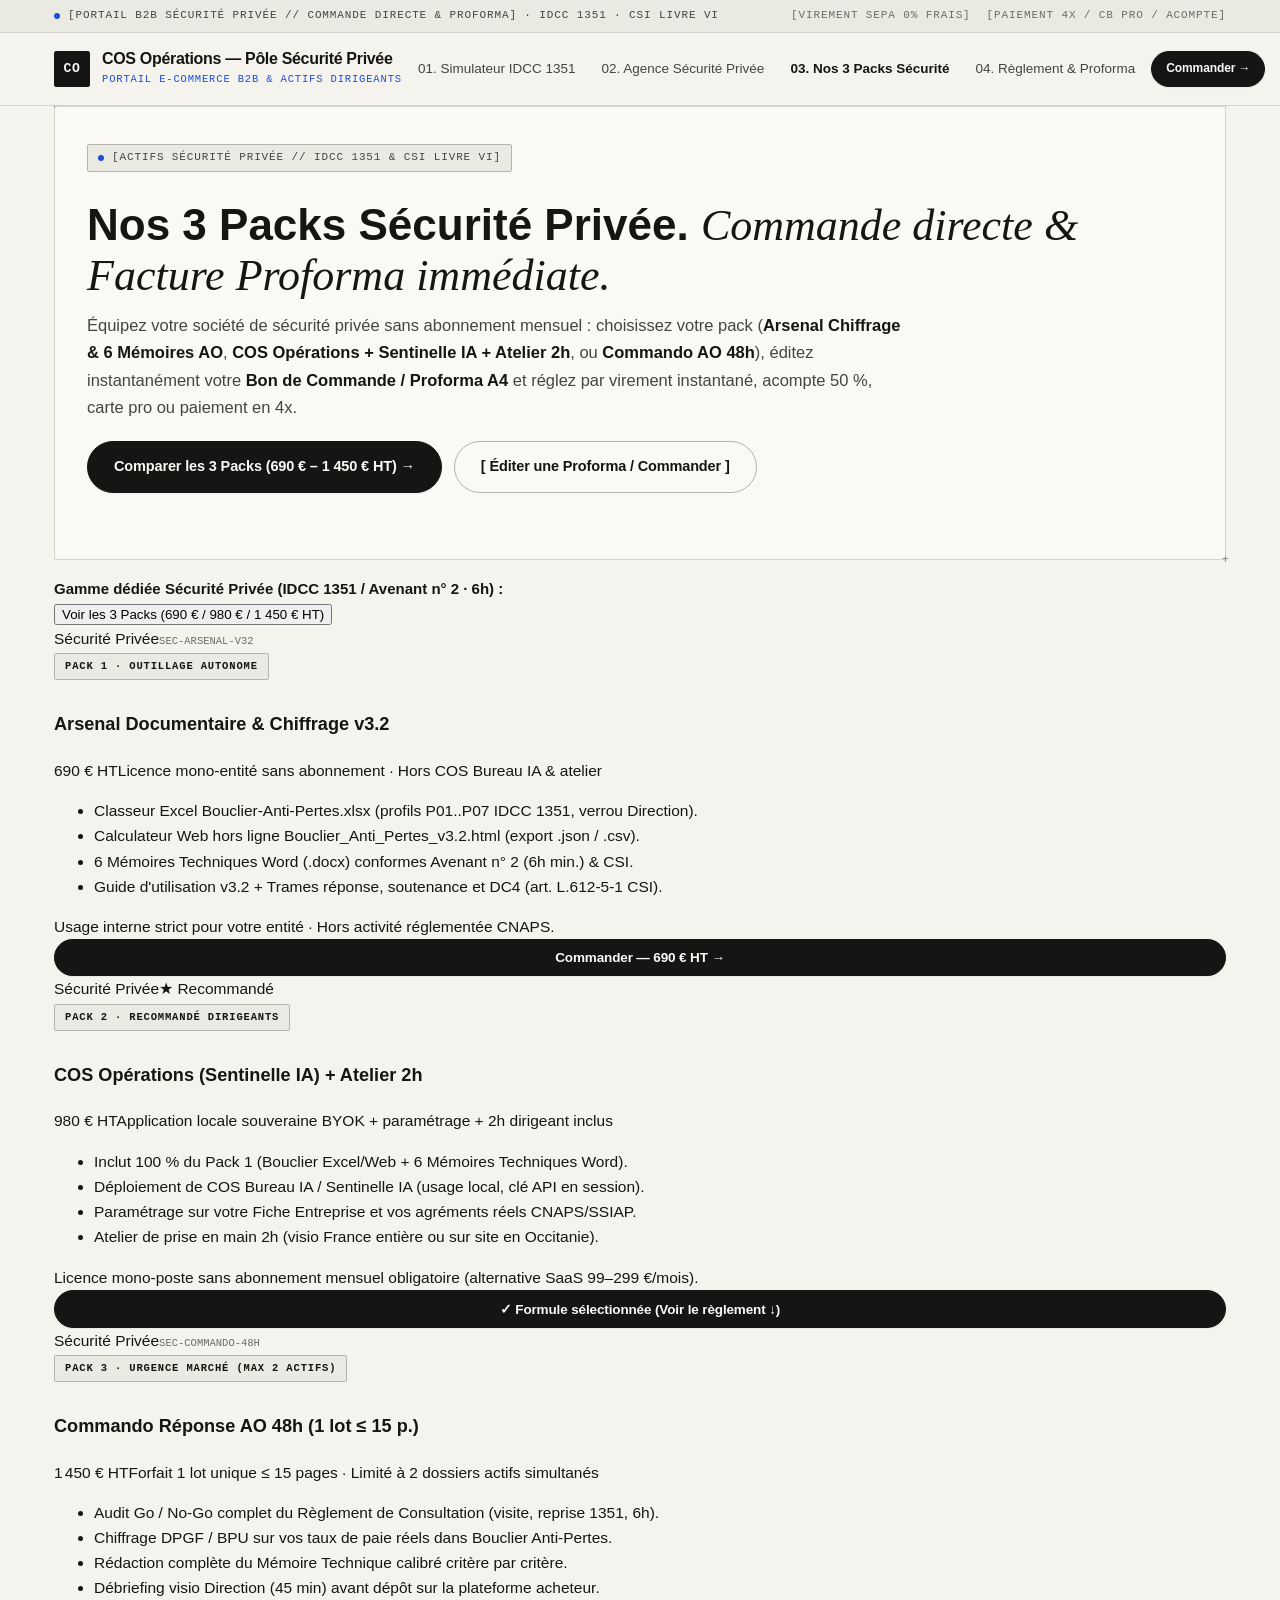
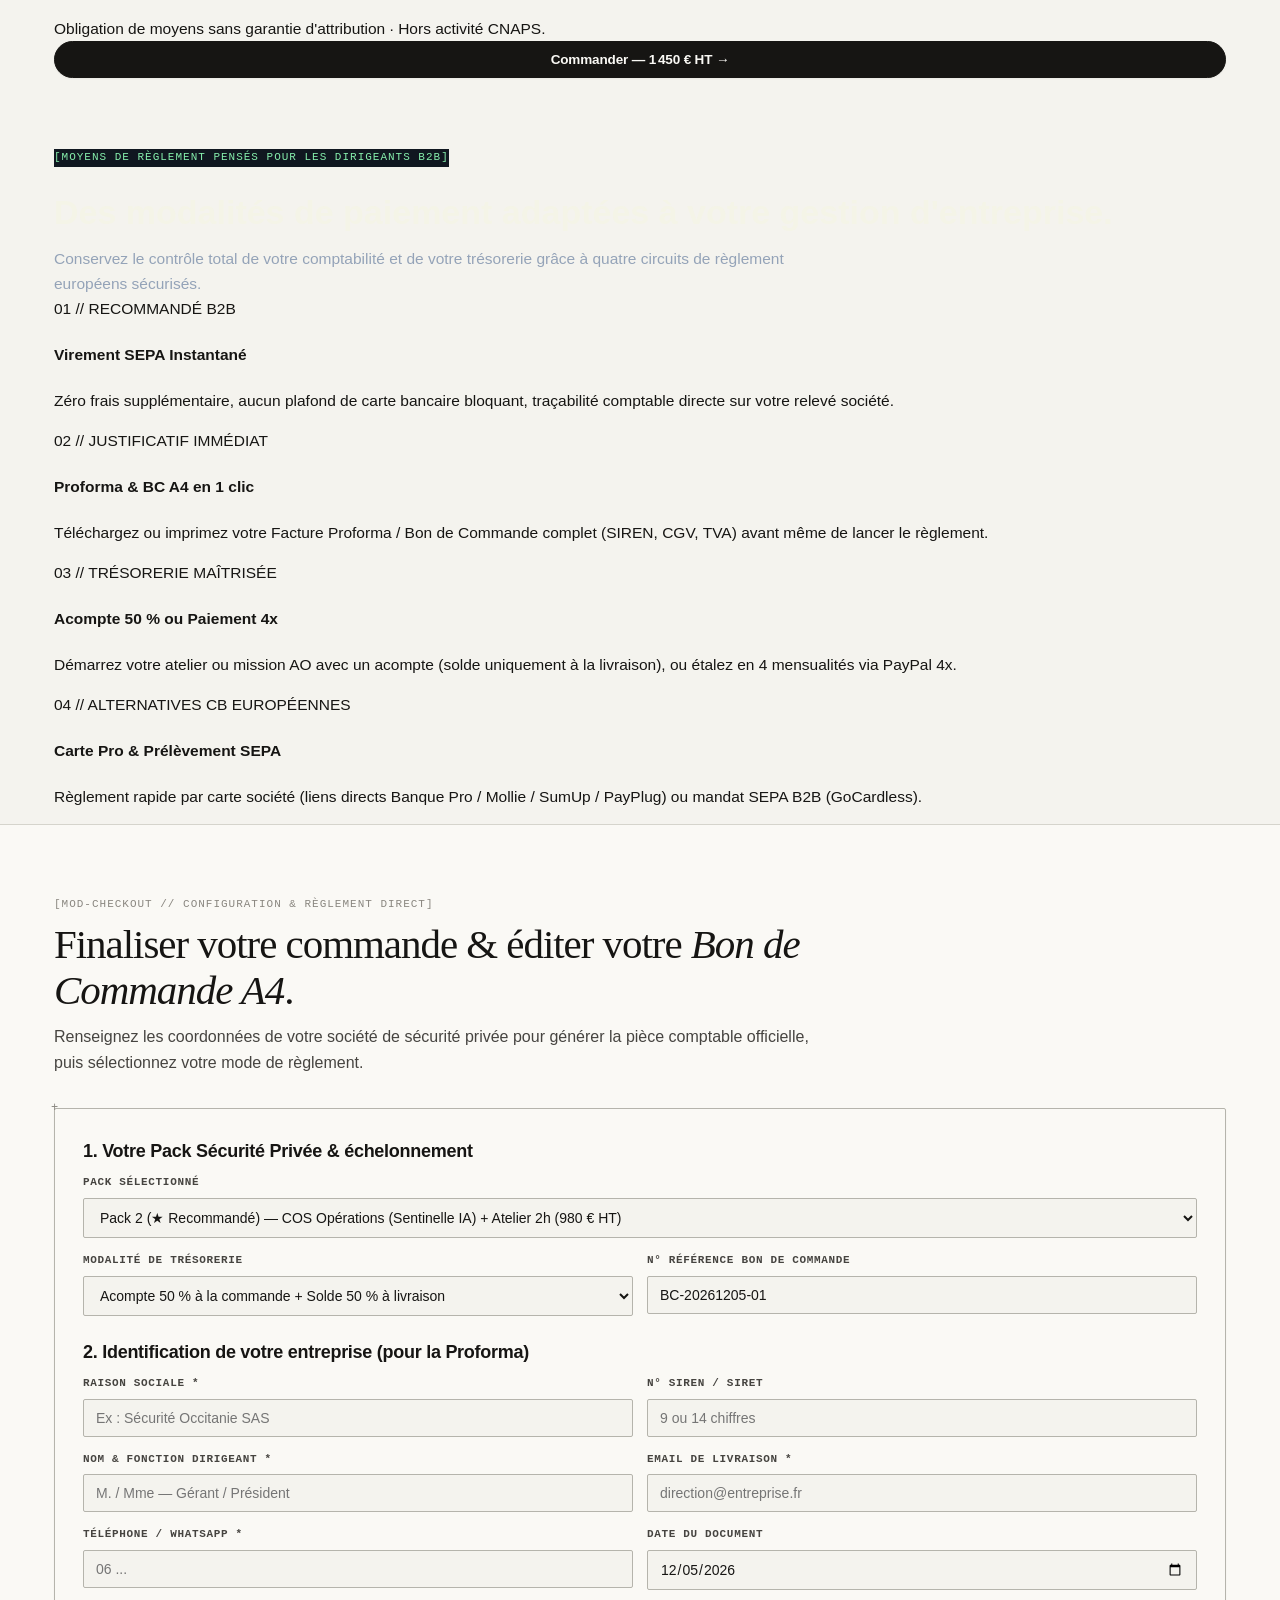
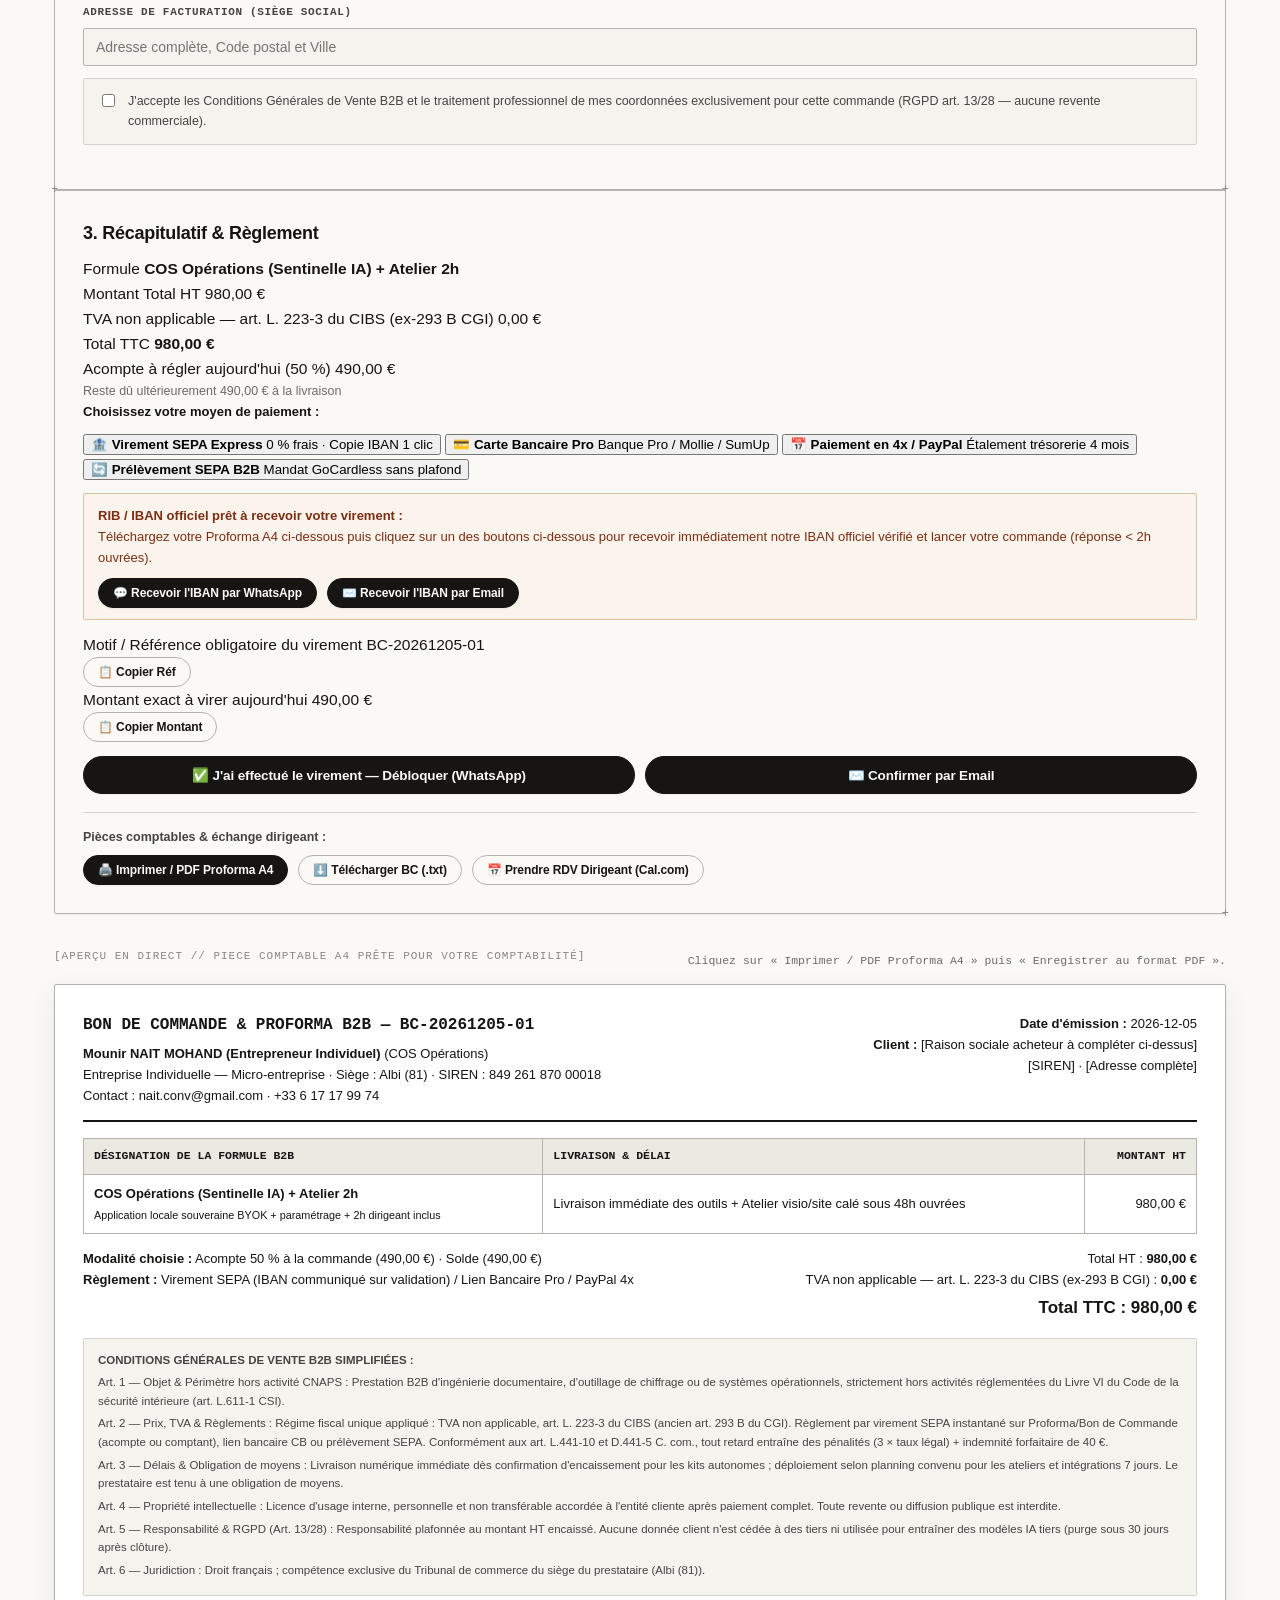
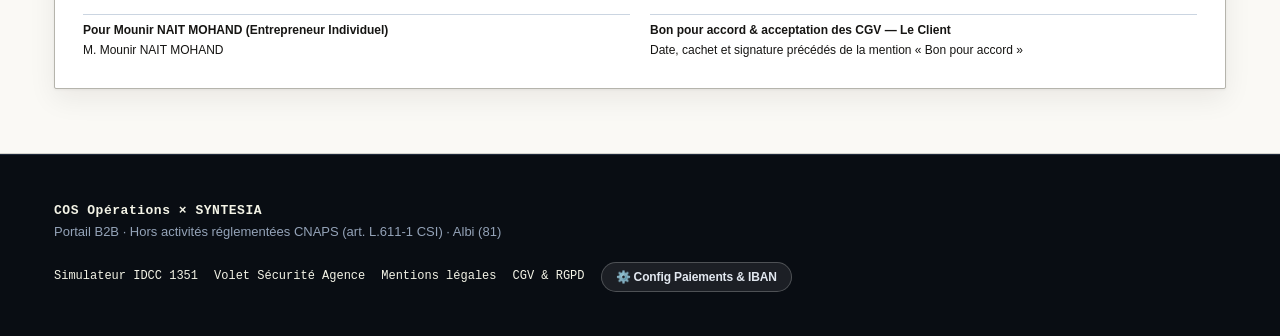
==== commit df9db6d2: "feat(boutique): isolation actifs Sécurité Privée et séparation page BTP" ====
--- a/sites/boutique/index.html
+++ b/sites/boutique/index.html
@@ -4,8 +4,8 @@
   <meta charset="UTF-8" />
   <meta name="viewport" content="width=device-width, initial-scale=1.0" />
   <meta http-equiv="Content-Security-Policy" content="default-src 'self'; script-src 'self'; style-src 'self' 'unsafe-inline'; img-src 'self' data:; connect-src 'self'; font-src 'self' data:; object-src 'none'; base-uri 'self';" />
-  <title>Boutique B2B &amp; Commande Directe — COS Opérations × SYNTESIA</title>
-  <meta name="description" content="Commandez nos formules B2B Sécurité Privée (IDCC 1351), BTP Relance Devis et Déploiement Agence SYNTESIA 7 Jours. Virement SEPA express, Proforma A4 instantanée, Carte Pro et paiement en 4x." />
+  <title>Boutique B2B Sécurité Privée &amp; Commande Directe — COS Opérations</title>
+  <meta name="description" content="Commandez nos 3 Packs B2B spécialisés Sécurité Privée (IDCC 1351 / CSI Livre VI) : Arsenal Chiffrage &amp; 6 Mémoires AO, COS Opérations (Sentinelle IA) et Commando 48h. Virement SEPA, Proforma A4, Carte Pro et 4x." />
   <link rel="icon" type="image/svg+xml" href="data:image/svg+xml,%3Csvg xmlns='http://www.w3.org/2000/svg' viewBox='0 0 36 36'%3E%3Crect width='36' height='36' fill='%23161513'/%3E%3Ctext x='50%25' y='54%25' dominant-baseline='middle' text-anchor='middle' fill='%23FAF9F5' font-family='monospace' font-weight='600' font-size='14'%3ECO%3C/text%3E%3C/svg%3E" />
   <link rel="stylesheet" href="styles.css" />
   <link rel="stylesheet" href="boutique.css" />
@@ -17,7 +17,7 @@
     <div class="container tech-topbar-inner">
       <div class="tech-topbar-left">
         <span class="tech-dot"></span>
-        <span>[PORTAIL B2B // COMMANDE DIRECTE &amp; FACTURATION PROFORMA] &middot; SÉCURITÉ PRIVÉE · BTP · AGENCE SYNTESIA</span>
+        <span>[PORTAIL B2B SÉCURITÉ PRIVÉE // COMMANDE DIRECTE &amp; PROFORMA] &middot; IDCC 1351 · CSI LIVRE VI</span>
       </div>
       <div class="tech-topbar-right">
         <span>[VIREMENT SEPA 0% FRAIS]</span>
@@ -32,15 +32,15 @@
       <a class="brand" href="../france/index.html">
         <div class="brand-mark">CO</div>
         <div class="brand-text">
-          <strong>COS Opérations × SYNTESIA</strong>
-          <span>Portail E-Commerce B2B &amp; Actifs Métiers</span>
+          <strong>COS Opérations — Pôle Sécurité Privée</strong>
+          <span>Portail E-Commerce B2B &amp; Actifs Dirigeants</span>
         </div>
       </a>
 
       <nav class="nav-links" aria-label="Navigation boutique">
         <a href="https://naitconv-web.github.io/cos-operations-simulateur/#simulateur">01. Simulateur IDCC 1351</a>
-        <a href="../france/securite-privee/index.html">02. Page Sécurité Privée</a>
-        <a href="#catalogue" style="color:var(--ink);font-weight:700">03. Catalogue Formules (5)</a>
+        <a href="../france/securite-privee/index.html">02. Agence Sécurité Privée</a>
+        <a href="#catalogue" style="color:var(--ink);font-weight:700">03. Nos 3 Packs Sécurité</a>
         <a href="#checkout-section">04. Règlement &amp; Proforma</a>
       </nav>
 
@@ -90,33 +90,30 @@
     <section class="store-hero no-print">
       <div class="container">
         <div class="hero-frame" style="padding:36px 32px">
-          <span class="eyebrow">[CATALOGUE B2B DIRECT // LIVRAISON NUMÉRIQUE &amp; DÉPLOIEMENT CLÉ EN MAIN]</span>
+          <span class="eyebrow">[ACTIFS SÉCURITÉ PRIVÉE // IDCC 1351 &amp; CSI LIVRE VI]</span>
           <h1 style="margin:10px 0 12px;font-size:clamp(28px,4vw,44px);line-height:1.12">
-            Nos solutions prêtes à déployer. <span class="font-editorial-italic">Commande directe &amp; Facture Proforma immédiate.</span>
+            Nos 3 Packs Sécurité Privée. <span class="font-editorial-italic">Commande directe &amp; Facture Proforma immédiate.</span>
           </h1>
           <p class="hero-lead" style="margin-bottom:20px;max-width:820px">
-            Choisissez l'actif adapté à votre entreprise (<b>Sécurité Privée IDCC 1351</b>, <b>Bâtiment &amp; Rénovation</b> ou <b>Déploiement Agence SYNTESIA 7 Jours</b>), générez instantanément votre <b>Bon de Commande / Facture Proforma A4</b> et réglez selon votre préférence de trésorerie : virement bancaire instantané, acompte, carte pro européenne ou paiement en 4x.
+            Équipez votre société de sécurité privée sans abonnement mensuel : choisissez votre pack (<b>Arsenal Chiffrage &amp; 6 Mémoires AO</b>, <b>COS Opérations + Sentinelle IA + Atelier 2h</b>, ou <b>Commando AO 48h</b>), éditez instantanément votre <b>Bon de Commande / Proforma A4</b> et réglez par virement instantané, acompte 50 %, carte pro ou paiement en 4x.
           </p>
           <div class="hero-cta-row">
-            <a class="btn btn-primary btn-lg" href="#catalogue">Choisir ma formule (dès 390 € HT) &rarr;</a>
-            <a class="btn btn-lg" href="#checkout-section">[ Générer un Bon de Commande / Proforma ]</a>
+            <a class="btn btn-primary btn-lg" href="#catalogue">Comparer les 3 Packs (690 € – 1 450 € HT) &rarr;</a>
+            <a class="btn btn-lg" href="#checkout-section">[ Éditer une Proforma / Commander ]</a>
           </div>
         </div>
       </div>
     </section>
 
-    <!-- Catalogue des 5 Actifs -->
+    <!-- Catalogue des 3 Actifs Sécurité Privée -->
     <section id="catalogue" class="section no-print" style="padding-top:16px">
       <div class="container">
         <div class="store-filter-bar">
           <div>
-            <strong style="font-size:15px">Filtrer par domaine d'activité :</strong>
-          </div>
-          <div class="filter-pills" role="group" aria-label="Filtres catalogue">
-            <button class="filter-btn active" type="button" data-filter="all">Toutes nos formules (5)</button>
-            <button class="filter-btn" type="button" data-filter="securite">Sécurité Privée (3)</button>
-            <button class="filter-btn" type="button" data-filter="btp">BTP &amp; Rénovation (1)</button>
-            <button class="filter-btn" type="button" data-filter="agence">Agence Clé en Main (1)</button>
+            <strong style="font-size:15px">Gamme dédiée Sécurité Privée (IDCC 1351 / Avenant n° 2 · 6h) :</strong>
+          </div>
+          <div class="filter-pills" role="group" aria-label="Sélection rapide">
+            <button class="filter-btn active" type="button" data-filter="all">Voir les 3 Packs (690 € / 980 € / 1 450 € HT)</button>
           </div>
         </div>
 
@@ -146,8 +143,8 @@
           </div>
           <div class="night-adv-card">
             <span class="adv-tag">03 // TRÉSORERIE MAÎTRISÉE</span>
-            <h4>Acompte 40/50 % ou 4x</h4>
-            <p>Démarrez votre atelier ou déploiement avec un acompte (solde uniquement à la livraison), ou étalez en 4 mensualités via PayPal 4x.</p>
+            <h4>Acompte 50 % ou Paiement 4x</h4>
+            <p>Démarrez votre atelier ou mission AO avec un acompte (solde uniquement à la livraison), ou étalez en 4 mensualités via PayPal 4x.</p>
           </div>
           <div class="night-adv-card">
             <span class="adv-tag">04 // ALTERNATIVES CB EUROPÉENNES</span>
@@ -164,23 +161,21 @@
         <div class="section-head no-print">
           <span class="section-tag">[MOD-CHECKOUT // CONFIGURATION &amp; RÈGLEMENT DIRECT]</span>
           <h2>Finaliser votre commande &amp; éditer votre <span class="font-editorial-italic">Bon de Commande A4</span>.</h2>
-          <p>Renseignez les coordonnées de votre société pour générer la pièce comptable officielle, puis sélectionnez votre mode de règlement.</p>
+          <p>Renseignez les coordonnées de votre société de sécurité privée pour générer la pièce comptable officielle, puis sélectionnez votre mode de règlement.</p>
         </div>
 
         <div class="checkout-grid no-print">
           <!-- Colonne Gauche : Paramètres commande & fiche entreprise -->
           <div class="panel-card">
-            <h3>1. Votre formule &amp; échelonnement</h3>
+            <h3>1. Votre Pack Sécurité Privée &amp; échelonnement</h3>
 
             <div class="form-grid-2">
               <div class="field" style="grid-column:1/-1">
-                <label for="ordFormula">Formule sélectionnée</label>
+                <label for="ordFormula">Pack sélectionné</label>
                 <select id="ordFormula">
-                  <option value="1">Pack 1 (Sécurité) — Arsenal Documentaire &amp; Chiffrage v3.2 (690 € HT)</option>
-                  <option value="2" selected>Pack 2 (Sécurité ★) — COS Opérations (Sentinelle IA) + Atelier 2h (980 € HT)</option>
-                  <option value="3">Pack 3 (Sécurité) — Commando Réponse AO 48h (1 450 € HT)</option>
-                  <option value="4">Formule 4 (BTP) — Kit Relance Devis &amp; Bouclier Conformité (390 € HT)</option>
-                  <option value="5">Formule 5 (Agence) — Pack Déploiement Intégral 7 Jours SYNTESIA (1 490 € HT)</option>
+                  <option value="1">Pack 1 — Arsenal Documentaire &amp; Chiffrage v3.2 (690 € HT)</option>
+                  <option value="2" selected>Pack 2 (★ Recommandé) — COS Opérations (Sentinelle IA) + Atelier 2h (980 € HT)</option>
+                  <option value="3">Pack 3 (Urgence 48h) — Commando Réponse AO 48h · 1 lot ≤ 15 p. (1 450 € HT)</option>
                 </select>
               </div>
 
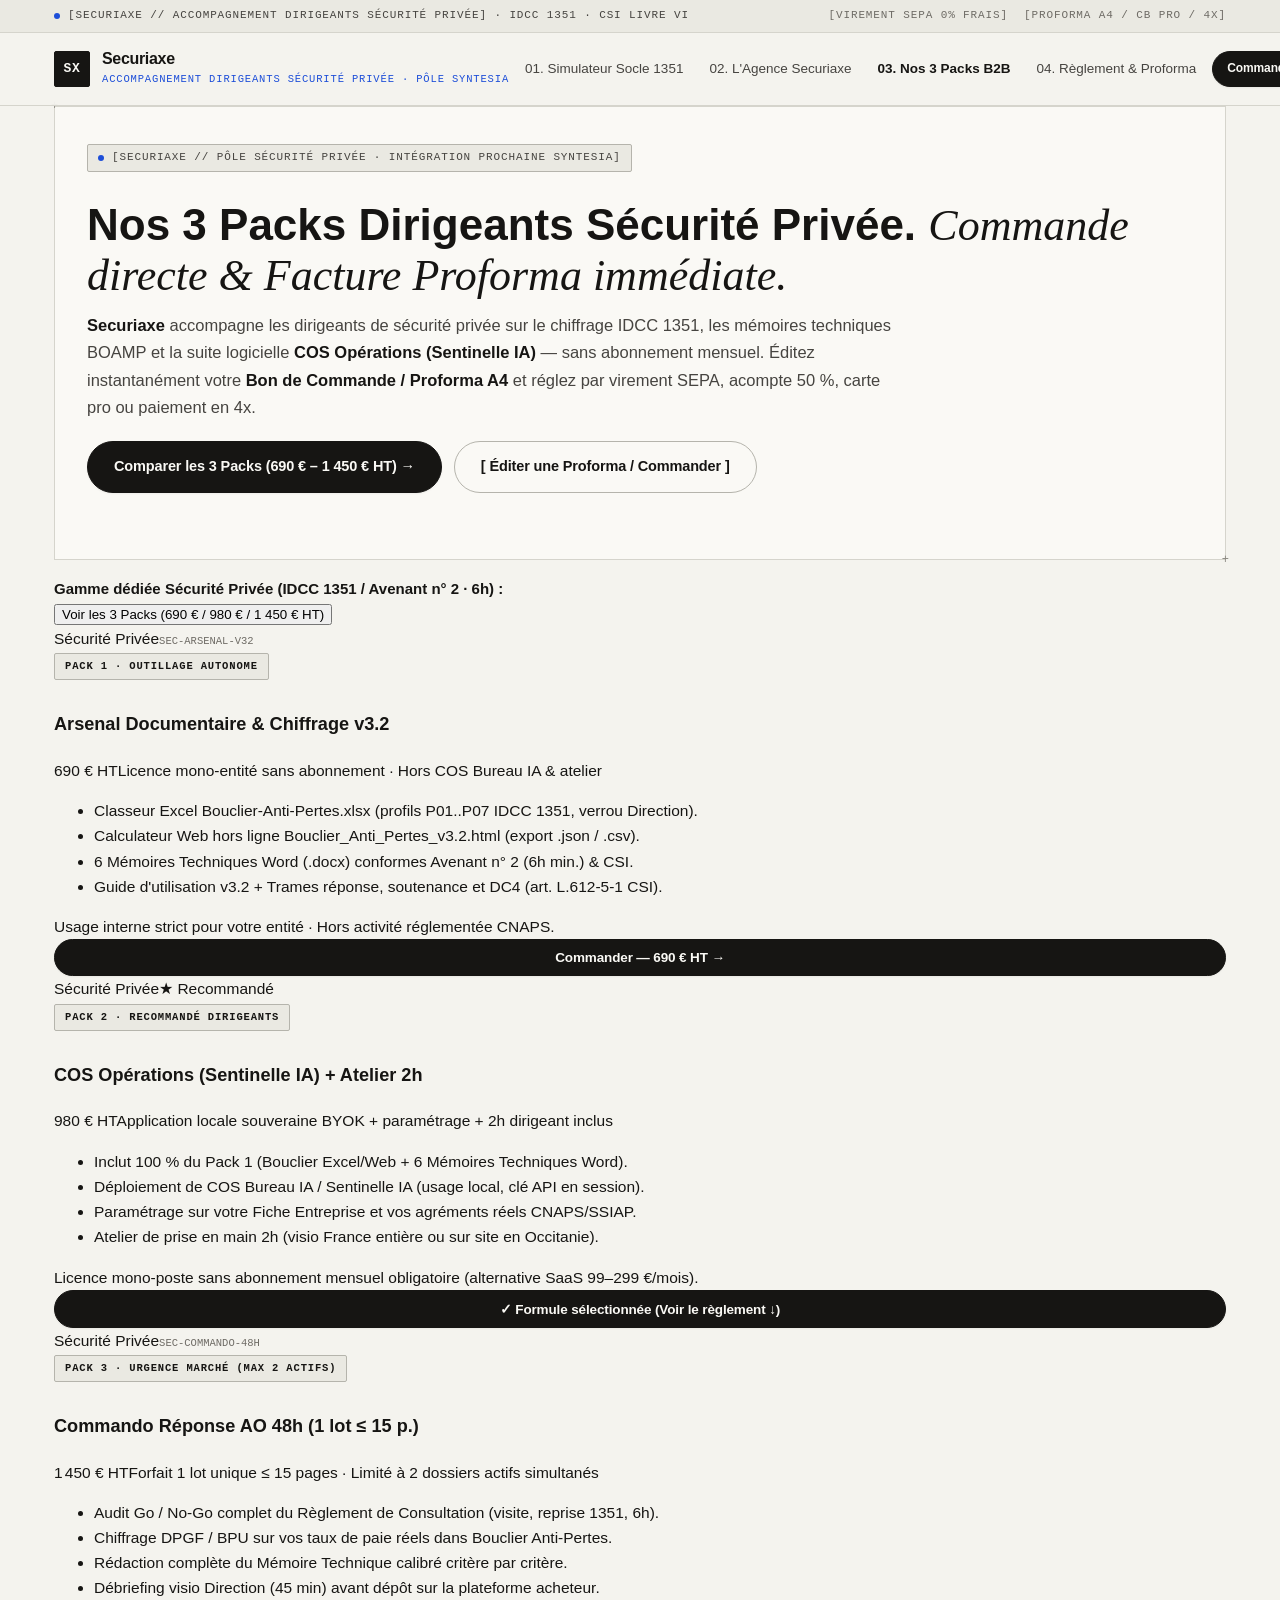
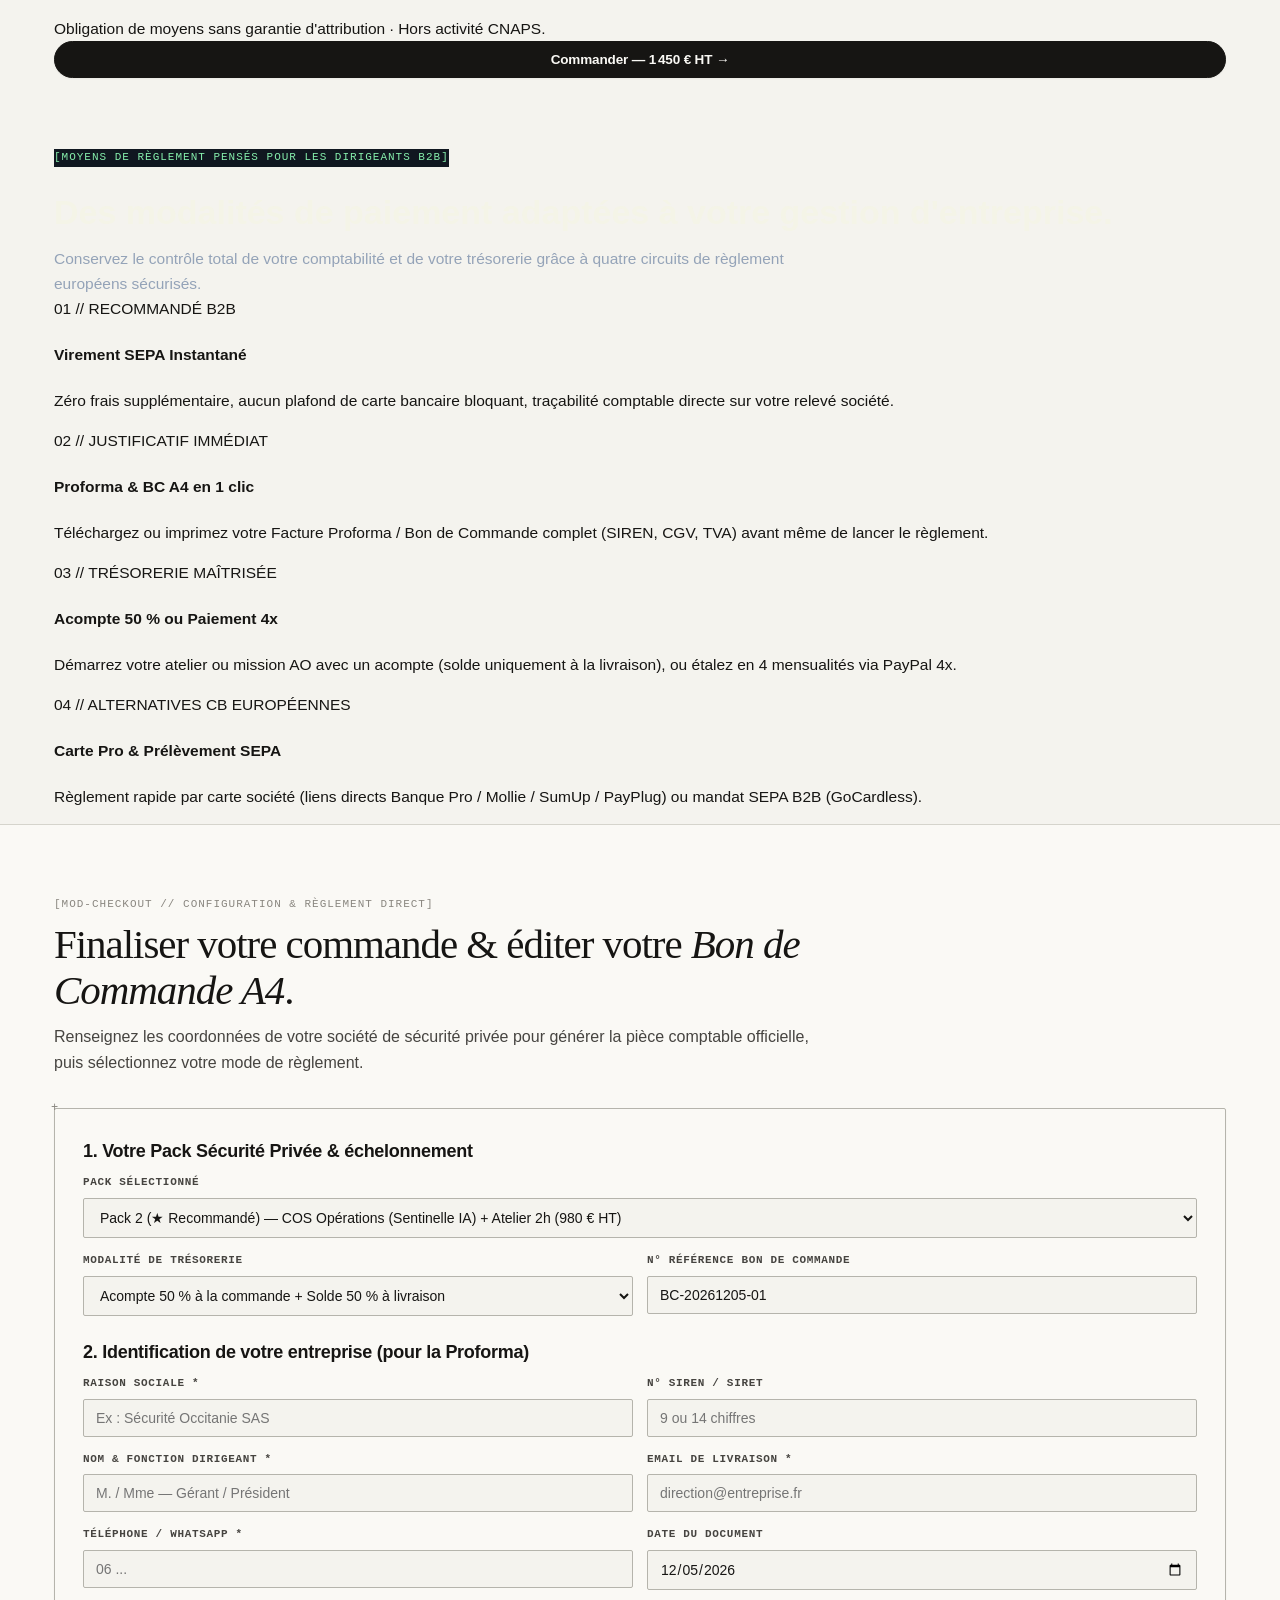
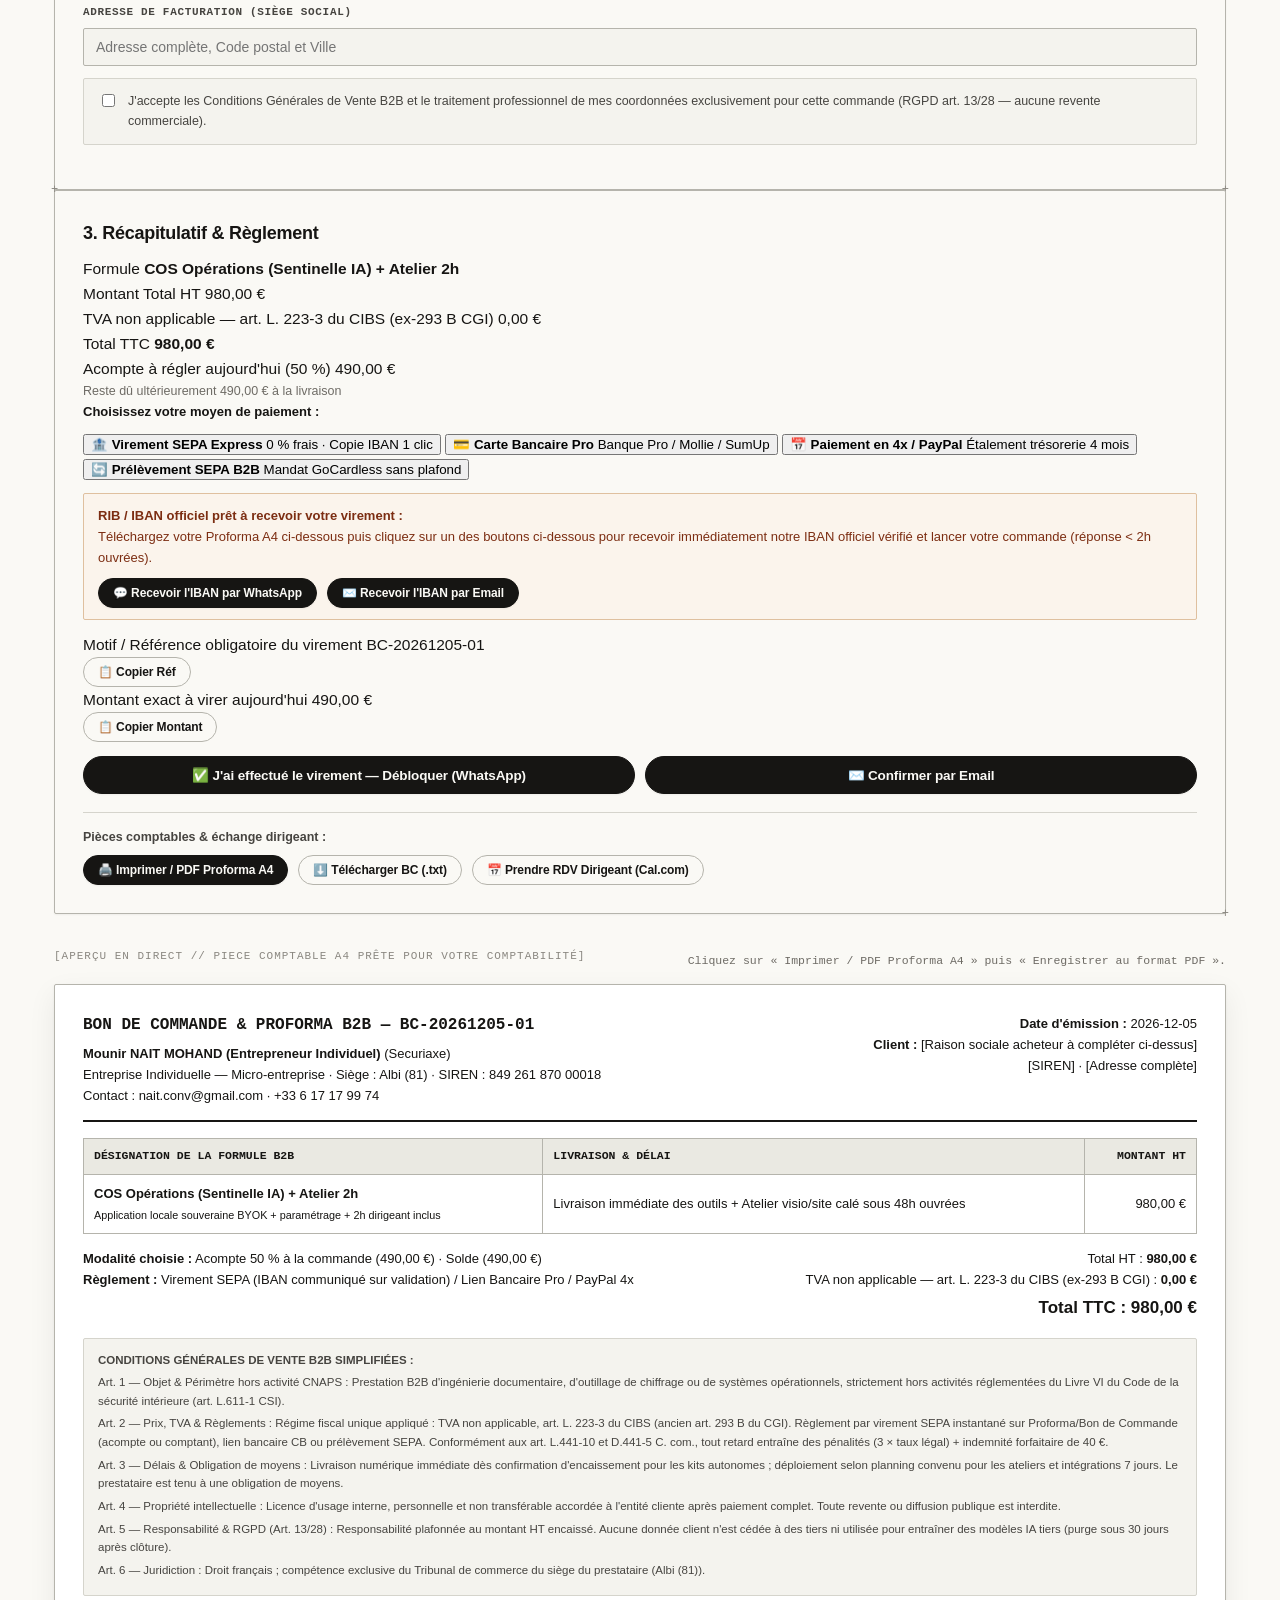
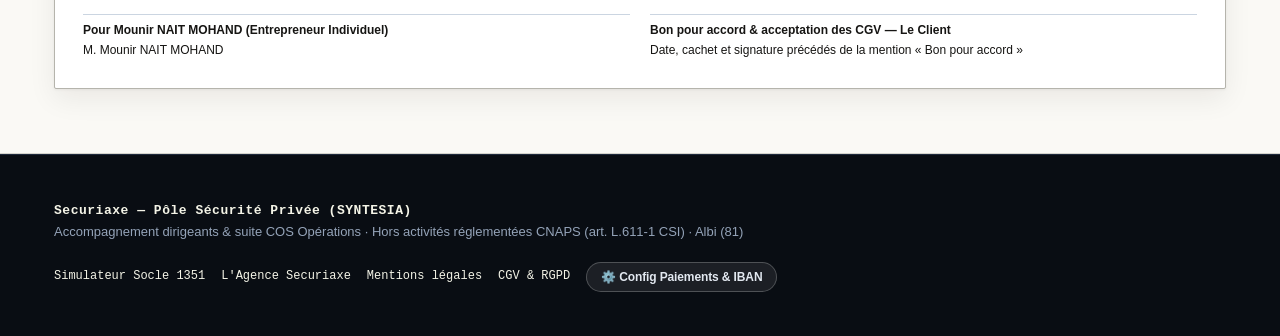
==== commit 39181aec: "feat(brand): déploiement identité officielle Securiaxe (pôle Sécurité Privée SYNTESIA)" ====
--- a/sites/boutique/index.html
+++ b/sites/boutique/index.html
@@ -4,9 +4,9 @@
   <meta charset="UTF-8" />
   <meta name="viewport" content="width=device-width, initial-scale=1.0" />
   <meta http-equiv="Content-Security-Policy" content="default-src 'self'; script-src 'self'; style-src 'self' 'unsafe-inline'; img-src 'self' data:; connect-src 'self'; font-src 'self' data:; object-src 'none'; base-uri 'self';" />
-  <title>Boutique B2B Sécurité Privée &amp; Commande Directe — COS Opérations</title>
-  <meta name="description" content="Commandez nos 3 Packs B2B spécialisés Sécurité Privée (IDCC 1351 / CSI Livre VI) : Arsenal Chiffrage &amp; 6 Mémoires AO, COS Opérations (Sentinelle IA) et Commando 48h. Virement SEPA, Proforma A4, Carte Pro et 4x." />
-  <link rel="icon" type="image/svg+xml" href="data:image/svg+xml,%3Csvg xmlns='http://www.w3.org/2000/svg' viewBox='0 0 36 36'%3E%3Crect width='36' height='36' fill='%23161513'/%3E%3Ctext x='50%25' y='54%25' dominant-baseline='middle' text-anchor='middle' fill='%23FAF9F5' font-family='monospace' font-weight='600' font-size='14'%3ECO%3C/text%3E%3C/svg%3E" />
+  <title>Securiaxe — Boutique B2B Dirigeants Sécurité Privée &amp; Commande Directe</title>
+  <meta name="description" content="Securiaxe (futur pôle intégré SYNTESIA) équipe les dirigeants de sécurité privée (IDCC 1351 / CSI) : Arsenal Chiffrage &amp; 6 Mémoires AO, suite COS Opérations (Sentinelle IA) et Commando 48h." />
+  <link rel="icon" type="image/svg+xml" href="data:image/svg+xml,%3Csvg xmlns='http://www.w3.org/2000/svg' viewBox='0 0 36 36'%3E%3Crect width='36' height='36' fill='%23161513'/%3E%3Ctext x='50%25' y='54%25' dominant-baseline='middle' text-anchor='middle' fill='%23FAF9F5' font-family='monospace' font-weight='600' font-size='14'%3ESX%3C/text%3E%3C/svg%3E" />
   <link rel="stylesheet" href="styles.css" />
   <link rel="stylesheet" href="boutique.css" />
 </head>
@@ -17,11 +17,11 @@
     <div class="container tech-topbar-inner">
       <div class="tech-topbar-left">
         <span class="tech-dot"></span>
-        <span>[PORTAIL B2B SÉCURITÉ PRIVÉE // COMMANDE DIRECTE &amp; PROFORMA] &middot; IDCC 1351 · CSI LIVRE VI</span>
+        <span>[SECURIAXE // ACCOMPAGNEMENT DIRIGEANTS SÉCURITÉ PRIVÉE] &middot; IDCC 1351 · CSI LIVRE VI</span>
       </div>
       <div class="tech-topbar-right">
         <span>[VIREMENT SEPA 0% FRAIS]</span>
-        <span>[PAIEMENT 4X / CB PRO / ACOMPTE]</span>
+        <span>[PROFORMA A4 / CB PRO / 4X]</span>
       </div>
     </div>
   </div>
@@ -30,17 +30,17 @@
   <header class="site-header no-print">
     <div class="container header-inner">
       <a class="brand" href="../france/index.html">
-        <div class="brand-mark">CO</div>
+        <div class="brand-mark">SX</div>
         <div class="brand-text">
-          <strong>COS Opérations — Pôle Sécurité Privée</strong>
-          <span>Portail E-Commerce B2B &amp; Actifs Dirigeants</span>
+          <strong>Securiaxe</strong>
+          <span>Accompagnement Dirigeants Sécurité Privée · Pôle SYNTESIA</span>
         </div>
       </a>
 
       <nav class="nav-links" aria-label="Navigation boutique">
-        <a href="https://naitconv-web.github.io/cos-operations-simulateur/#simulateur">01. Simulateur IDCC 1351</a>
-        <a href="../france/securite-privee/index.html">02. Agence Sécurité Privée</a>
-        <a href="#catalogue" style="color:var(--ink);font-weight:700">03. Nos 3 Packs Sécurité</a>
+        <a href="https://naitconv-web.github.io/cos-operations-simulateur/#simulateur">01. Simulateur Socle 1351</a>
+        <a href="../france/securite-privee/index.html">02. L'Agence Securiaxe</a>
+        <a href="#catalogue" style="color:var(--ink);font-weight:700">03. Nos 3 Packs B2B</a>
         <a href="#checkout-section">04. Règlement &amp; Proforma</a>
       </nav>
 
@@ -55,7 +55,7 @@
     <div class="container">
       <div style="display:flex;justify-content:space-between;align-items:center;flex-wrap:wrap;gap:10px;margin-bottom:12px">
         <div>
-          <strong style="font-size:16px;color:var(--ink)">⚙️ Configuration Encaissements &amp; IBAN (Sans Stripe)</strong>
+          <strong style="font-size:16px;color:var(--ink)">⚙️ Configuration Encaissements &amp; IBAN — Securiaxe</strong>
           <div style="font-size:12.5px;color:var(--ink-muted)">Renseignez vos coordonnées bancaires et liens de paiement puis téléchargez <code>site-config.js</code> pour mettre à jour votre hébergement o2switch en 10 secondes.</div>
         </div>
         <button id="btnCloseAdmin" class="btn btn-sm" type="button">Fermer</button>
@@ -90,12 +90,12 @@
     <section class="store-hero no-print">
       <div class="container">
         <div class="hero-frame" style="padding:36px 32px">
-          <span class="eyebrow">[ACTIFS SÉCURITÉ PRIVÉE // IDCC 1351 &amp; CSI LIVRE VI]</span>
+          <span class="eyebrow">[SECURIAXE // PÔLE SÉCURITÉ PRIVÉE · INTÉGRATION PROCHAINE SYNTESIA]</span>
           <h1 style="margin:10px 0 12px;font-size:clamp(28px,4vw,44px);line-height:1.12">
-            Nos 3 Packs Sécurité Privée. <span class="font-editorial-italic">Commande directe &amp; Facture Proforma immédiate.</span>
+            Nos 3 Packs Dirigeants Sécurité Privée. <span class="font-editorial-italic">Commande directe &amp; Facture Proforma immédiate.</span>
           </h1>
           <p class="hero-lead" style="margin-bottom:20px;max-width:820px">
-            Équipez votre société de sécurité privée sans abonnement mensuel : choisissez votre pack (<b>Arsenal Chiffrage &amp; 6 Mémoires AO</b>, <b>COS Opérations + Sentinelle IA + Atelier 2h</b>, ou <b>Commando AO 48h</b>), éditez instantanément votre <b>Bon de Commande / Proforma A4</b> et réglez par virement instantané, acompte 50 %, carte pro ou paiement en 4x.
+            <b>Securiaxe</b> accompagne les dirigeants de sécurité privée sur le chiffrage IDCC 1351, les mémoires techniques BOAMP et la suite logicielle <b>COS Opérations (Sentinelle IA)</b> — sans abonnement mensuel. Éditez instantanément votre <b>Bon de Commande / Proforma A4</b> et réglez par virement SEPA, acompte 50 %, carte pro ou paiement en 4x.
           </p>
           <div class="hero-cta-row">
             <a class="btn btn-primary btn-lg" href="#catalogue">Comparer les 3 Packs (690 € – 1 450 € HT) &rarr;</a>
@@ -396,12 +396,12 @@
   <footer class="site-footer no-print">
     <div class="container footer-grid">
       <div>
-        <strong>COS Opérations × SYNTESIA</strong><br />
-        <span>Portail B2B · Hors activités réglementées CNAPS (art. L.611-1 CSI) · Albi (81)</span>
+        <strong>Securiaxe — Pôle Sécurité Privée (SYNTESIA)</strong><br />
+        <span>Accompagnement dirigeants &amp; suite COS Opérations · Hors activités réglementées CNAPS (art. L.611-1 CSI) · Albi (81)</span>
       </div>
       <div style="display:flex;gap:16px;align-items:center;flex-wrap:wrap">
-        <a href="https://naitconv-web.github.io/cos-operations-simulateur/#simulateur">Simulateur IDCC 1351</a>
-        <a href="../france/securite-privee/index.html">Volet Sécurité Agence</a>
+        <a href="https://naitconv-web.github.io/cos-operations-simulateur/#simulateur">Simulateur Socle 1351</a>
+        <a href="../france/securite-privee/index.html">L'Agence Securiaxe</a>
         <a href="../shared/mentions-legales-confidentialite.html">Mentions légales</a>
         <a href="../shared/mentions-legales-confidentialite.html">CGV &amp; RGPD</a>
         <button id="btnOpenStoreAdmin" class="btn btn-sm" type="button" style="background:rgba(255,255,255,0.08);color:#e2e8f0;border-color:rgba(255,255,255,0.22)">⚙️ Config Paiements &amp; IBAN</button>
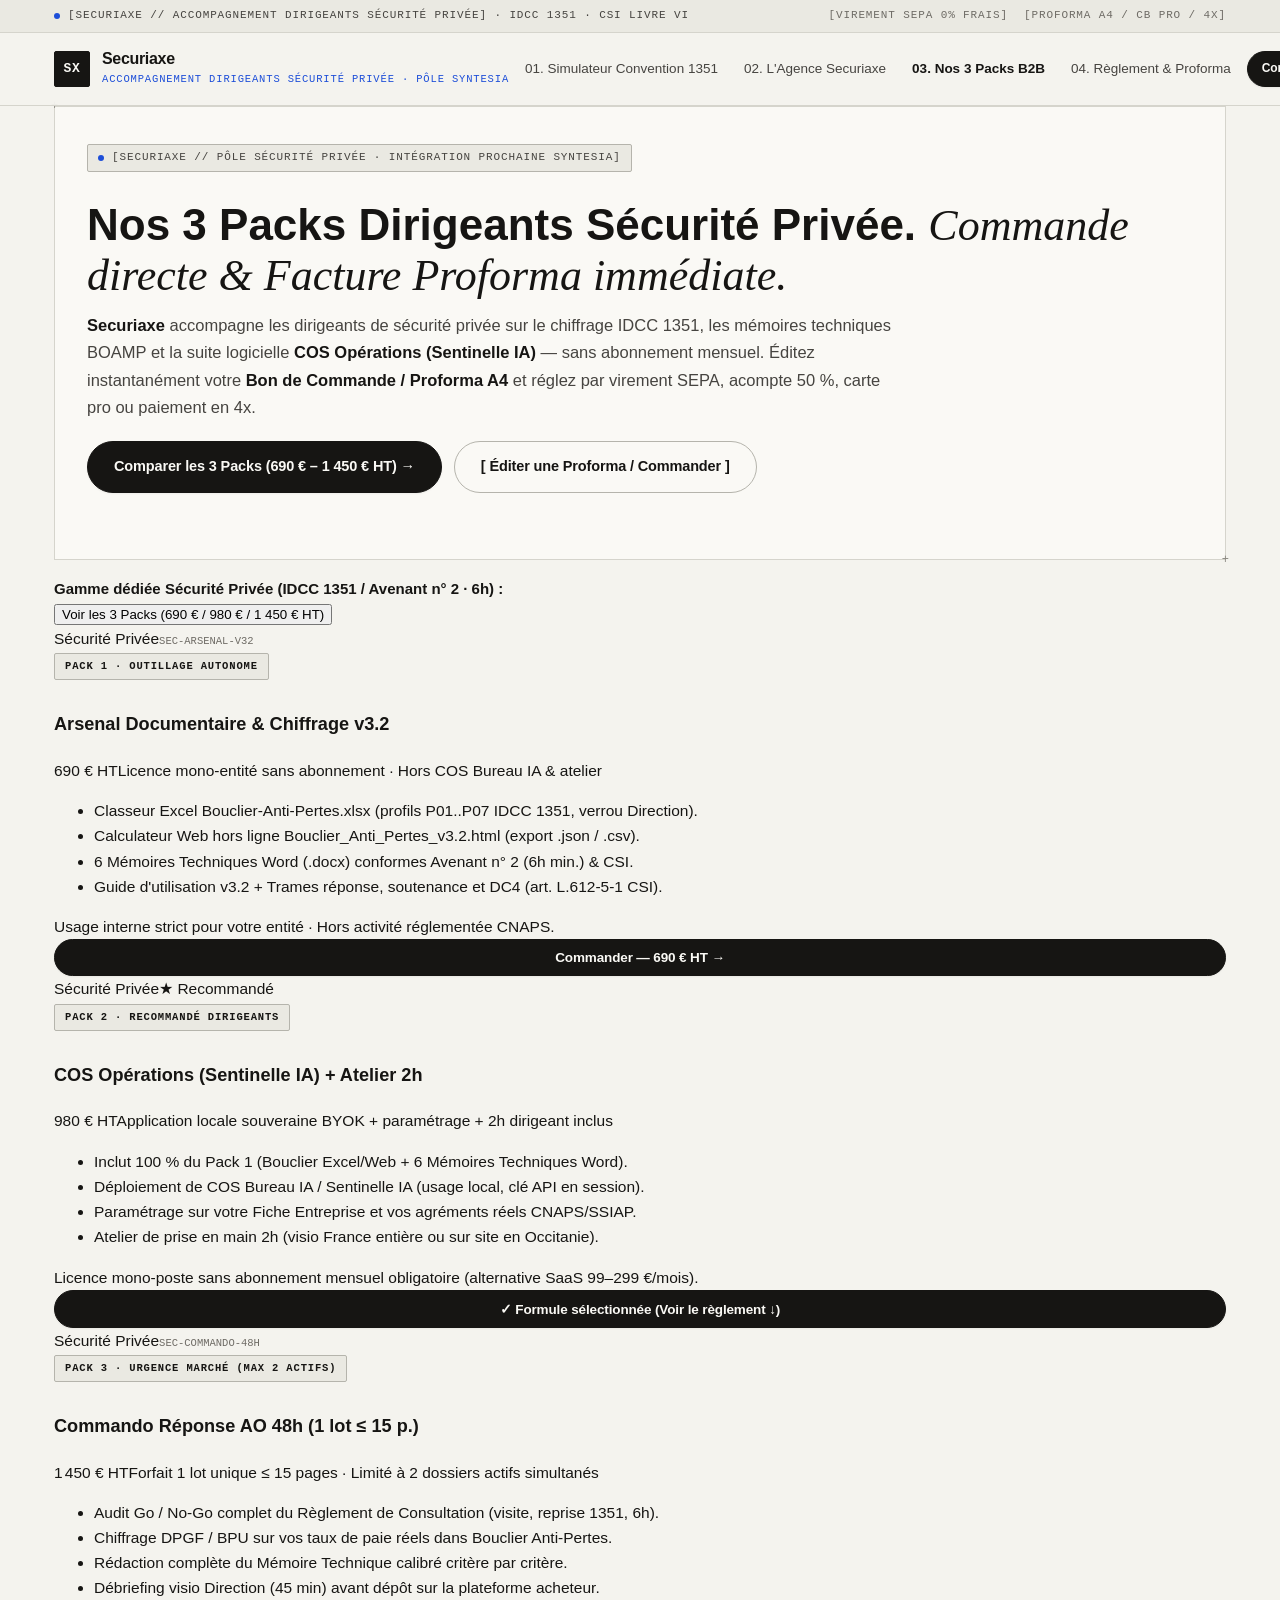
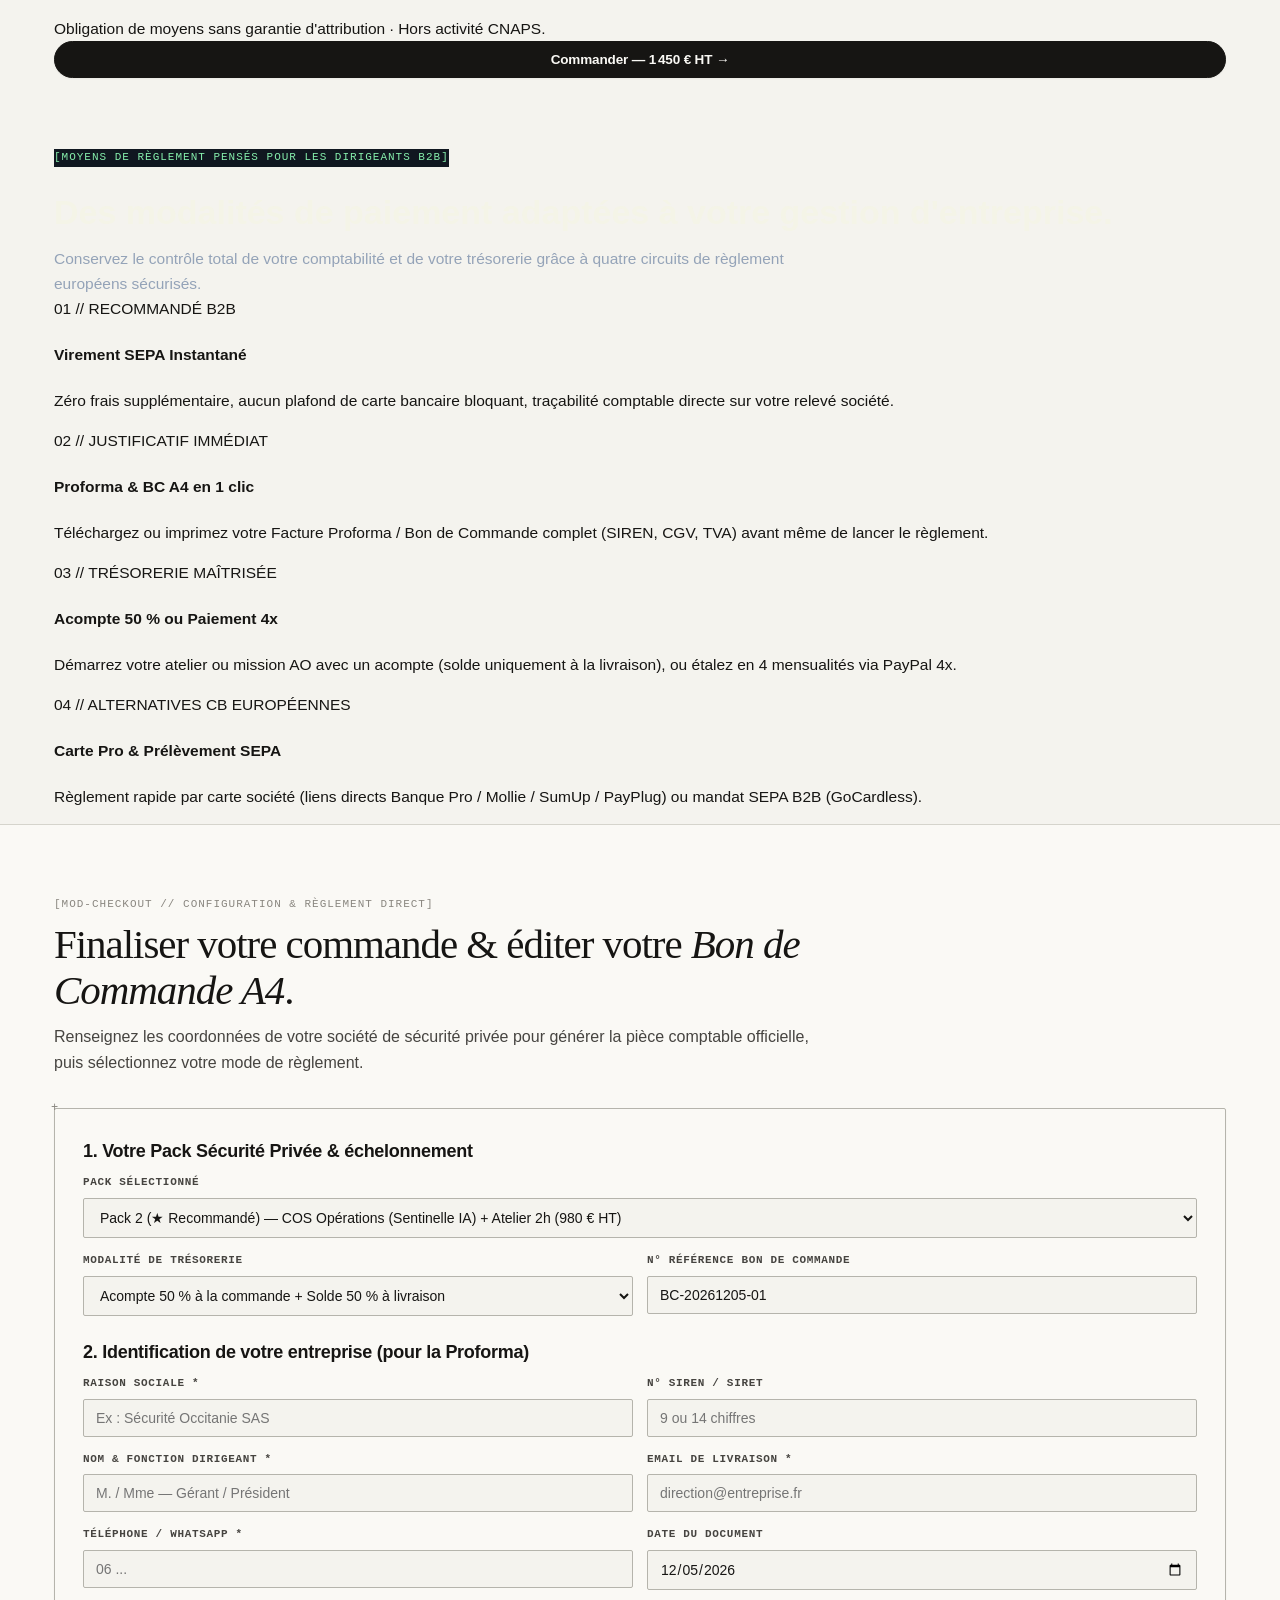
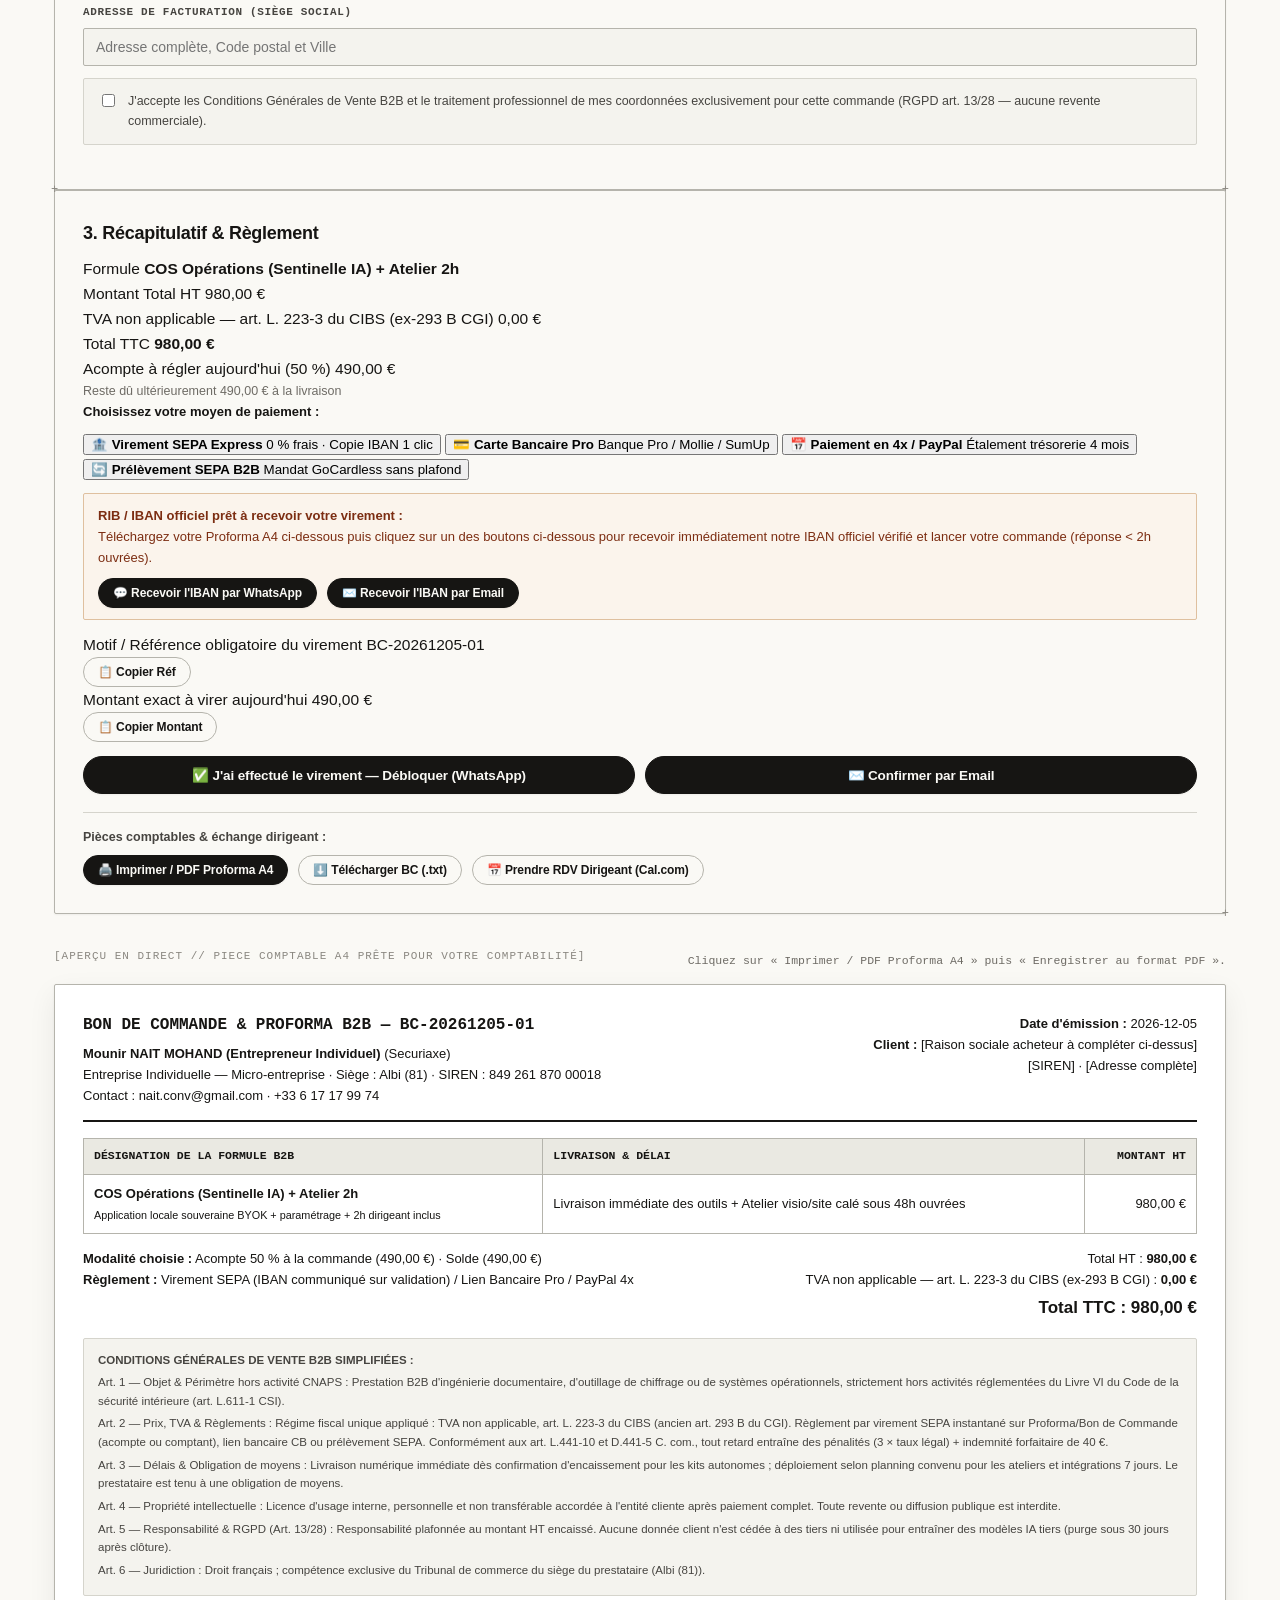
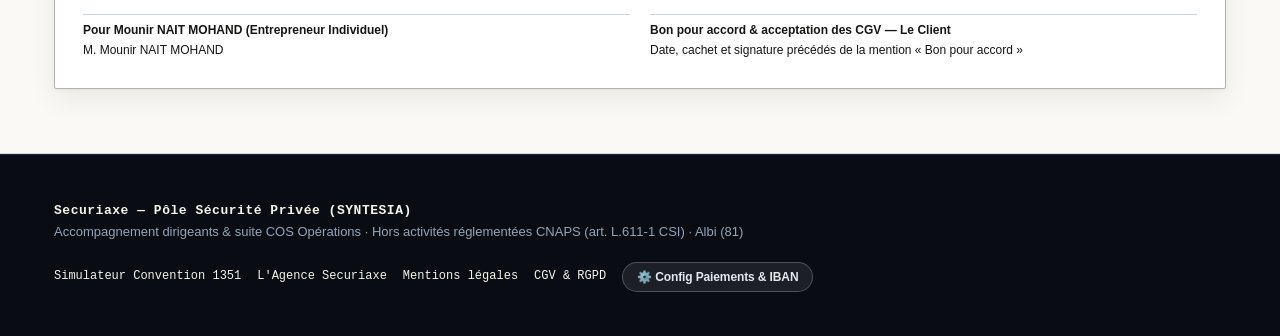
==== commit 89065528: "feat(brand): alignement Convention 1351 sur portail securite privee et boutique" ====
--- a/sites/boutique/index.html
+++ b/sites/boutique/index.html
@@ -38,7 +38,7 @@
       </a>
 
       <nav class="nav-links" aria-label="Navigation boutique">
-        <a href="https://naitconv-web.github.io/cos-operations-simulateur/#simulateur">01. Simulateur Socle 1351</a>
+        <a href="https://naitconv-web.github.io/cos-operations-simulateur/#simulateur">01. Simulateur Convention 1351</a>
         <a href="../france/securite-privee/index.html">02. L'Agence Securiaxe</a>
         <a href="#catalogue" style="color:var(--ink);font-weight:700">03. Nos 3 Packs B2B</a>
         <a href="#checkout-section">04. Règlement &amp; Proforma</a>
@@ -400,7 +400,7 @@
         <span>Accompagnement dirigeants &amp; suite COS Opérations · Hors activités réglementées CNAPS (art. L.611-1 CSI) · Albi (81)</span>
       </div>
       <div style="display:flex;gap:16px;align-items:center;flex-wrap:wrap">
-        <a href="https://naitconv-web.github.io/cos-operations-simulateur/#simulateur">Simulateur Socle 1351</a>
+        <a href="https://naitconv-web.github.io/cos-operations-simulateur/#simulateur">Simulateur Convention 1351</a>
         <a href="../france/securite-privee/index.html">L'Agence Securiaxe</a>
         <a href="../shared/mentions-legales-confidentialite.html">Mentions légales</a>
         <a href="../shared/mentions-legales-confidentialite.html">CGV &amp; RGPD</a>
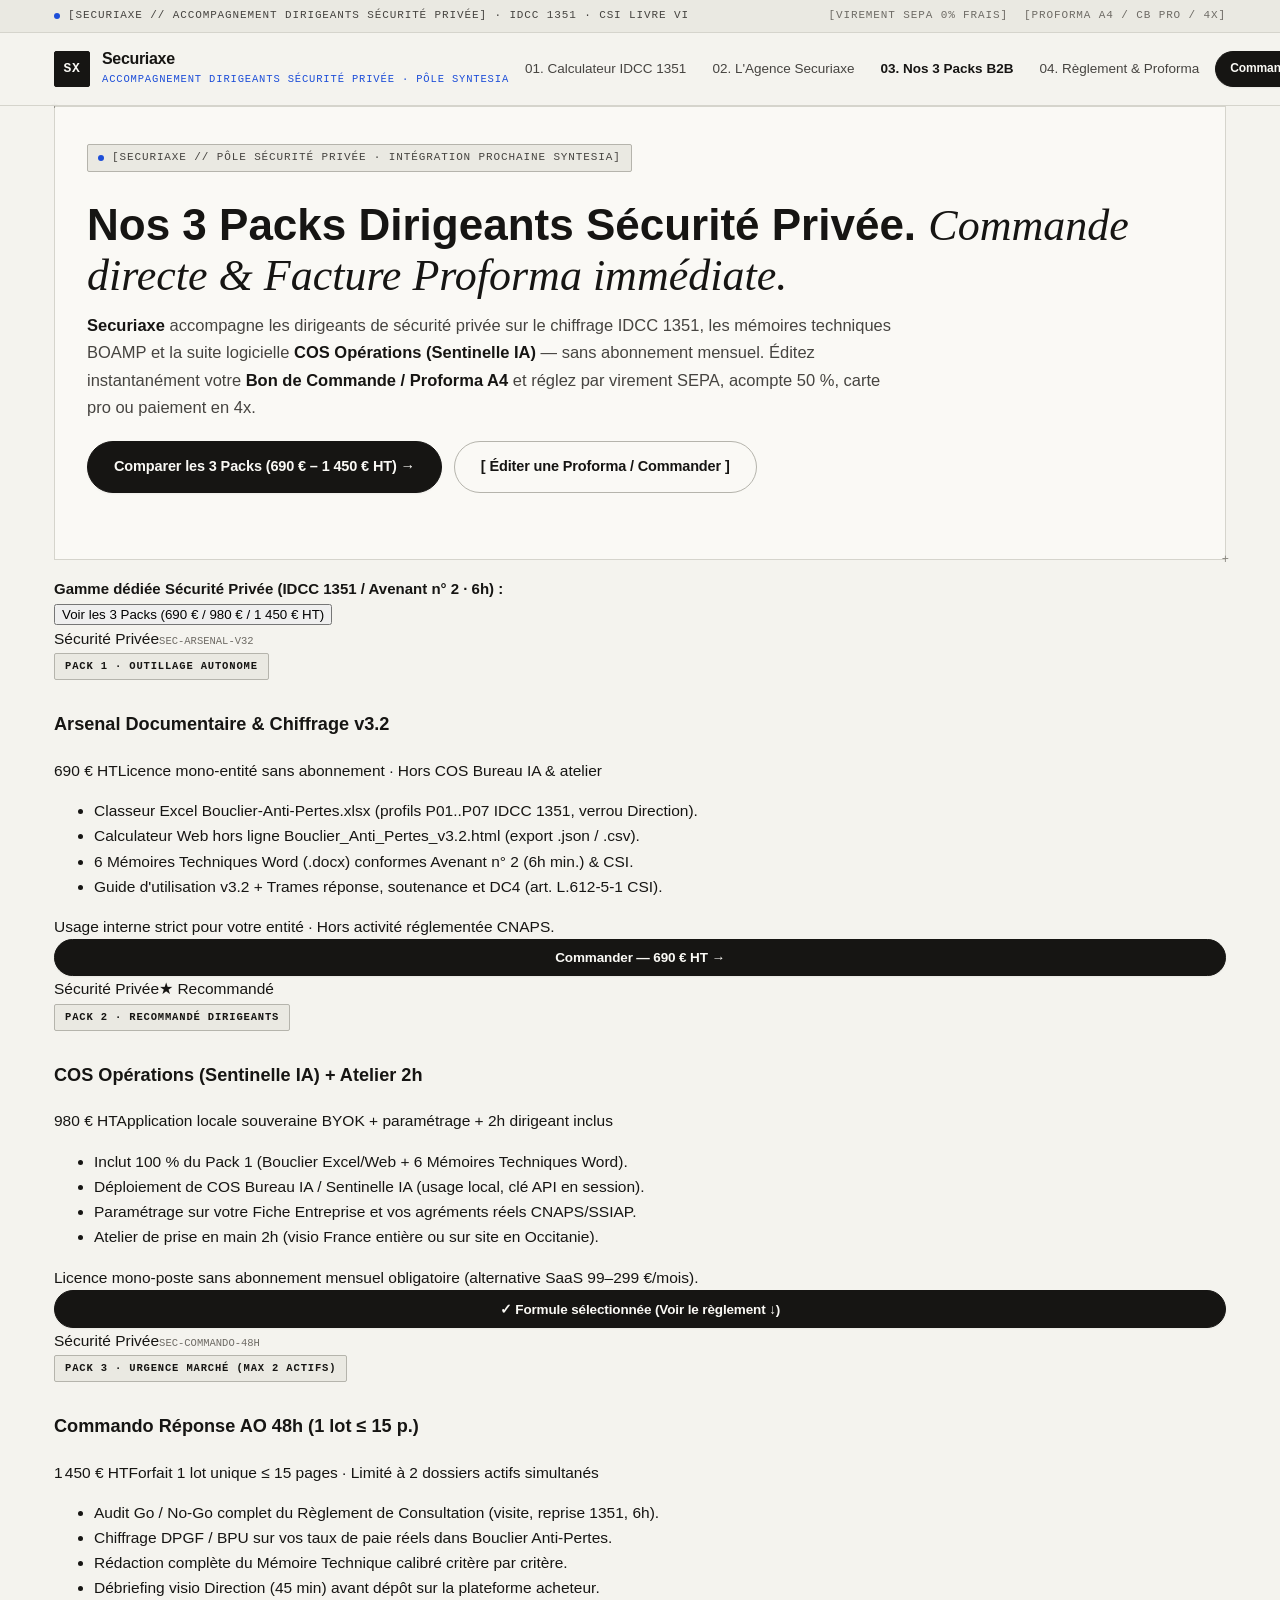
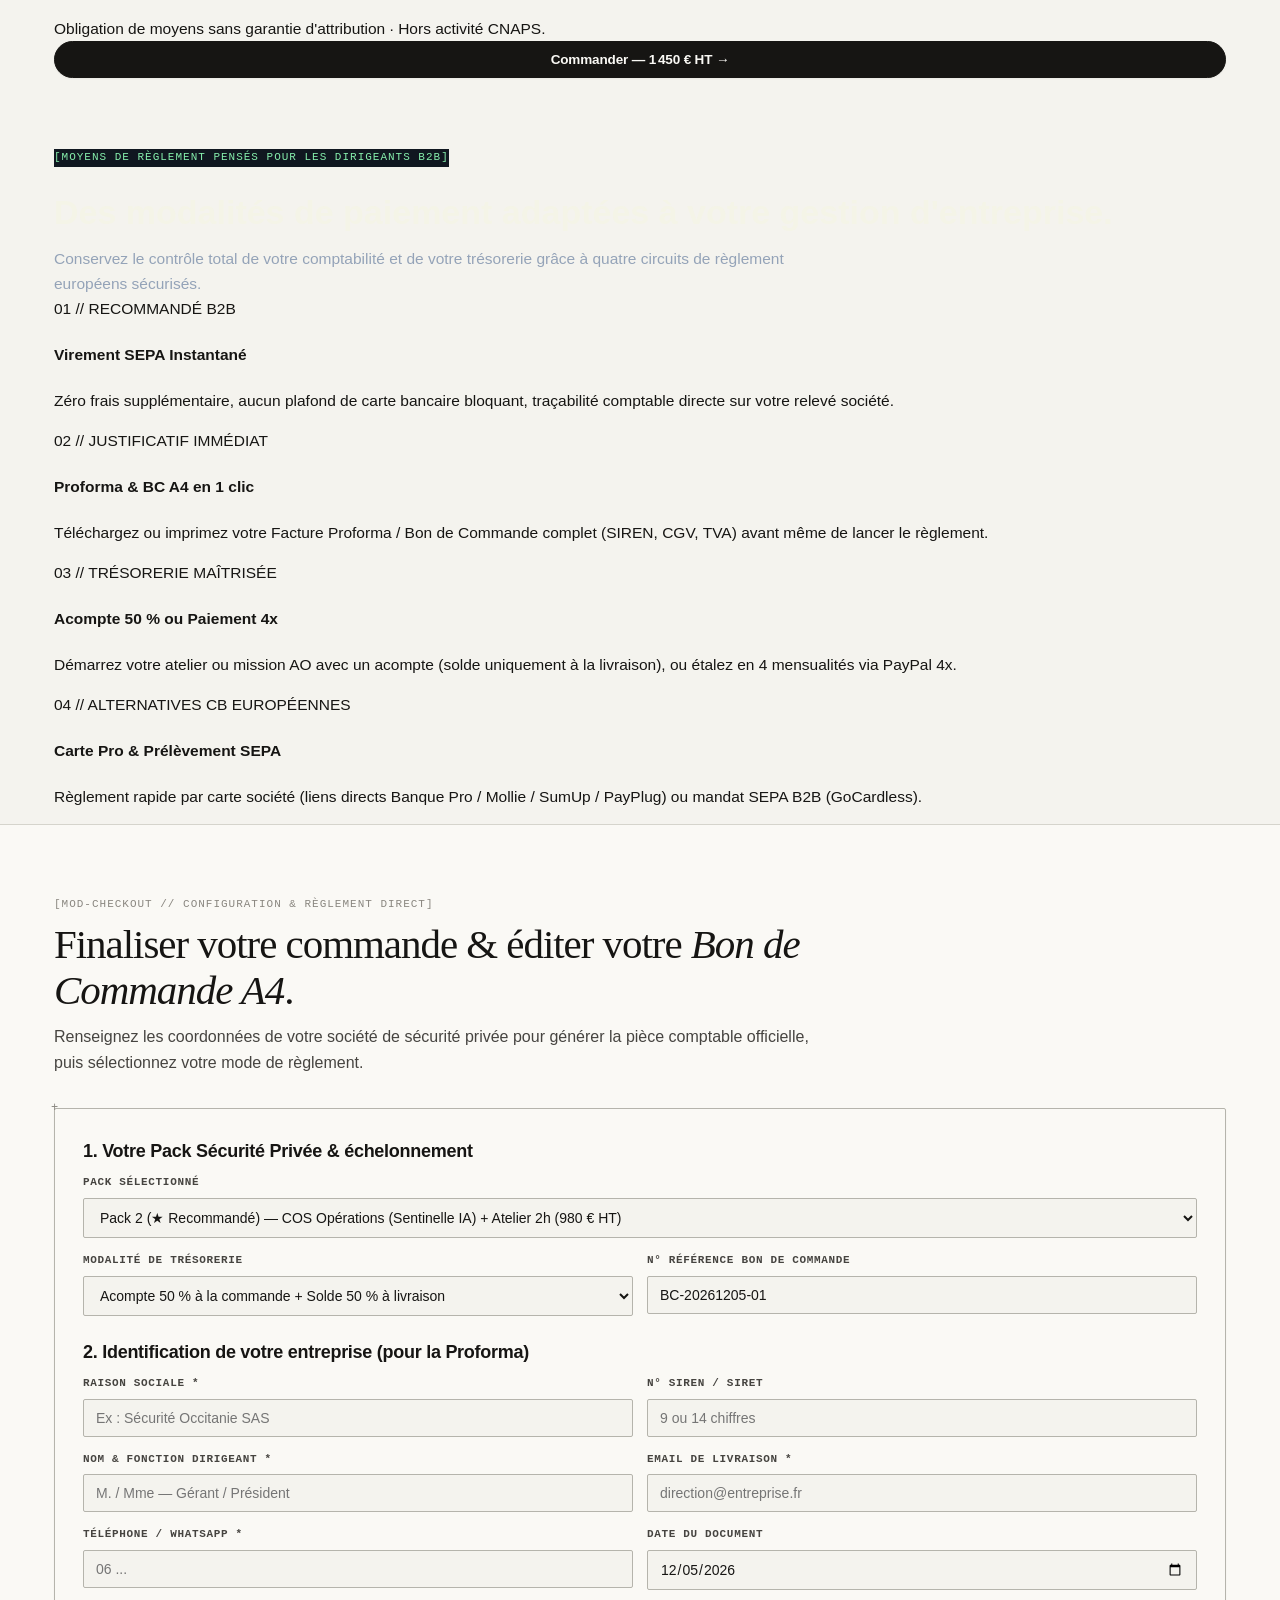
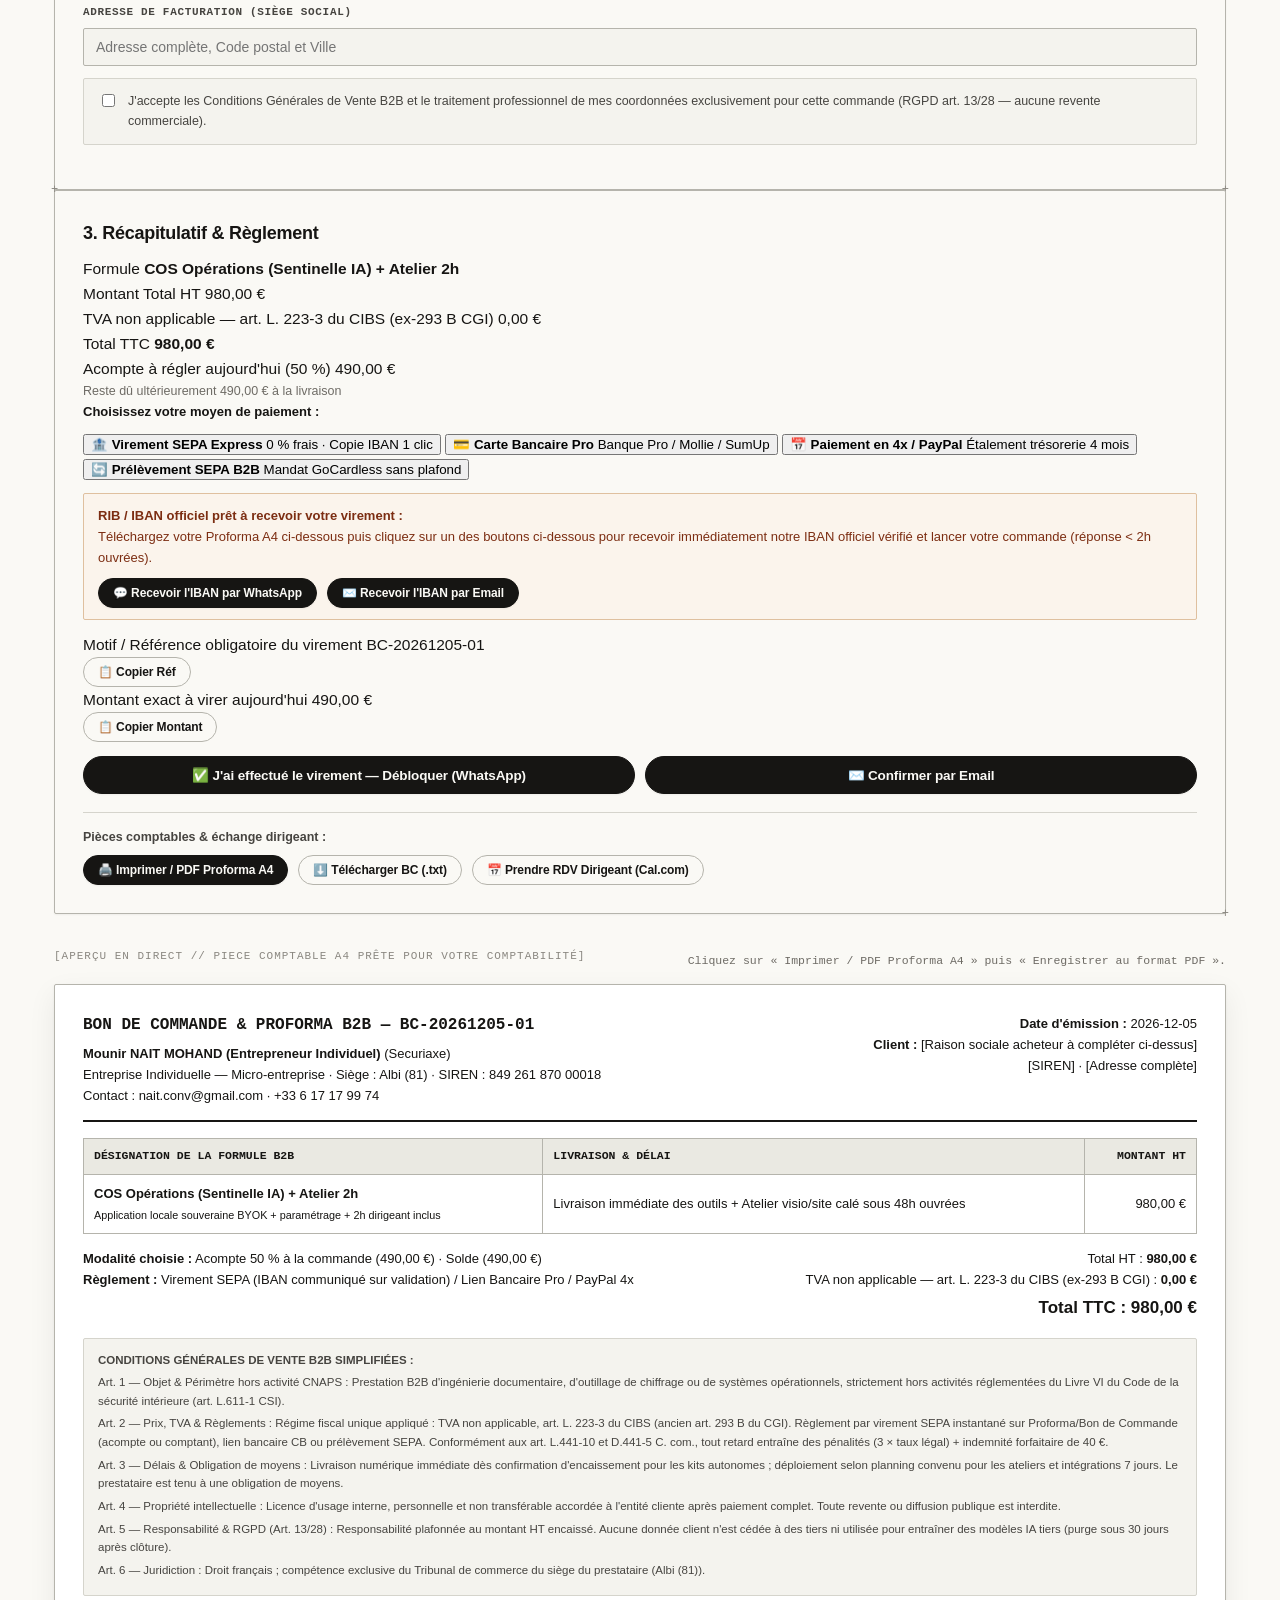
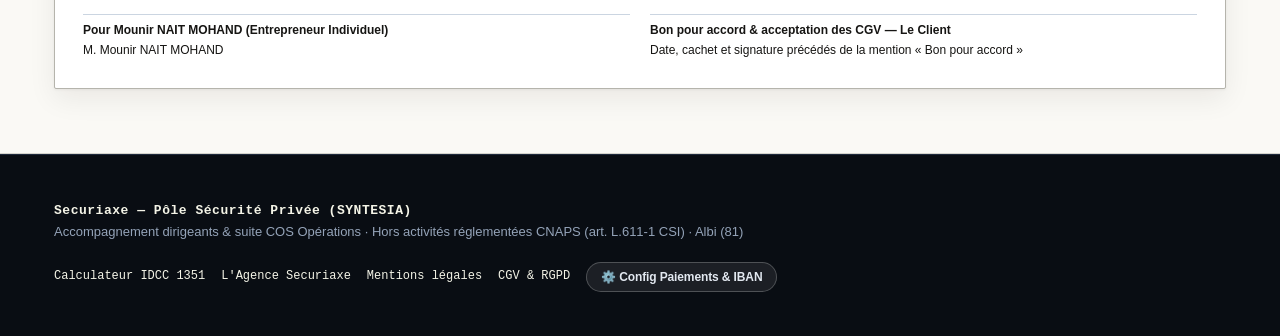
==== commit c7262122: "feat(idcc1351): alignement boutique + checkpoint V1 idcc1351.fr Option Alpha Hybride" ====
--- a/sites/boutique/index.html
+++ b/sites/boutique/index.html
@@ -38,7 +38,7 @@
       </a>
 
       <nav class="nav-links" aria-label="Navigation boutique">
-        <a href="https://naitconv-web.github.io/cos-operations-simulateur/#simulateur">01. Simulateur Convention 1351</a>
+        <a href="https://naitconv-web.github.io/cos-operations-simulateur/#simulateur">01. Calculateur IDCC 1351</a>
         <a href="../france/securite-privee/index.html">02. L'Agence Securiaxe</a>
         <a href="#catalogue" style="color:var(--ink);font-weight:700">03. Nos 3 Packs B2B</a>
         <a href="#checkout-section">04. Règlement &amp; Proforma</a>
@@ -400,7 +400,7 @@
         <span>Accompagnement dirigeants &amp; suite COS Opérations · Hors activités réglementées CNAPS (art. L.611-1 CSI) · Albi (81)</span>
       </div>
       <div style="display:flex;gap:16px;align-items:center;flex-wrap:wrap">
-        <a href="https://naitconv-web.github.io/cos-operations-simulateur/#simulateur">Simulateur Convention 1351</a>
+        <a href="https://naitconv-web.github.io/cos-operations-simulateur/#simulateur">Calculateur IDCC 1351</a>
         <a href="../france/securite-privee/index.html">L'Agence Securiaxe</a>
         <a href="../shared/mentions-legales-confidentialite.html">Mentions légales</a>
         <a href="../shared/mentions-legales-confidentialite.html">CGV &amp; RGPD</a>
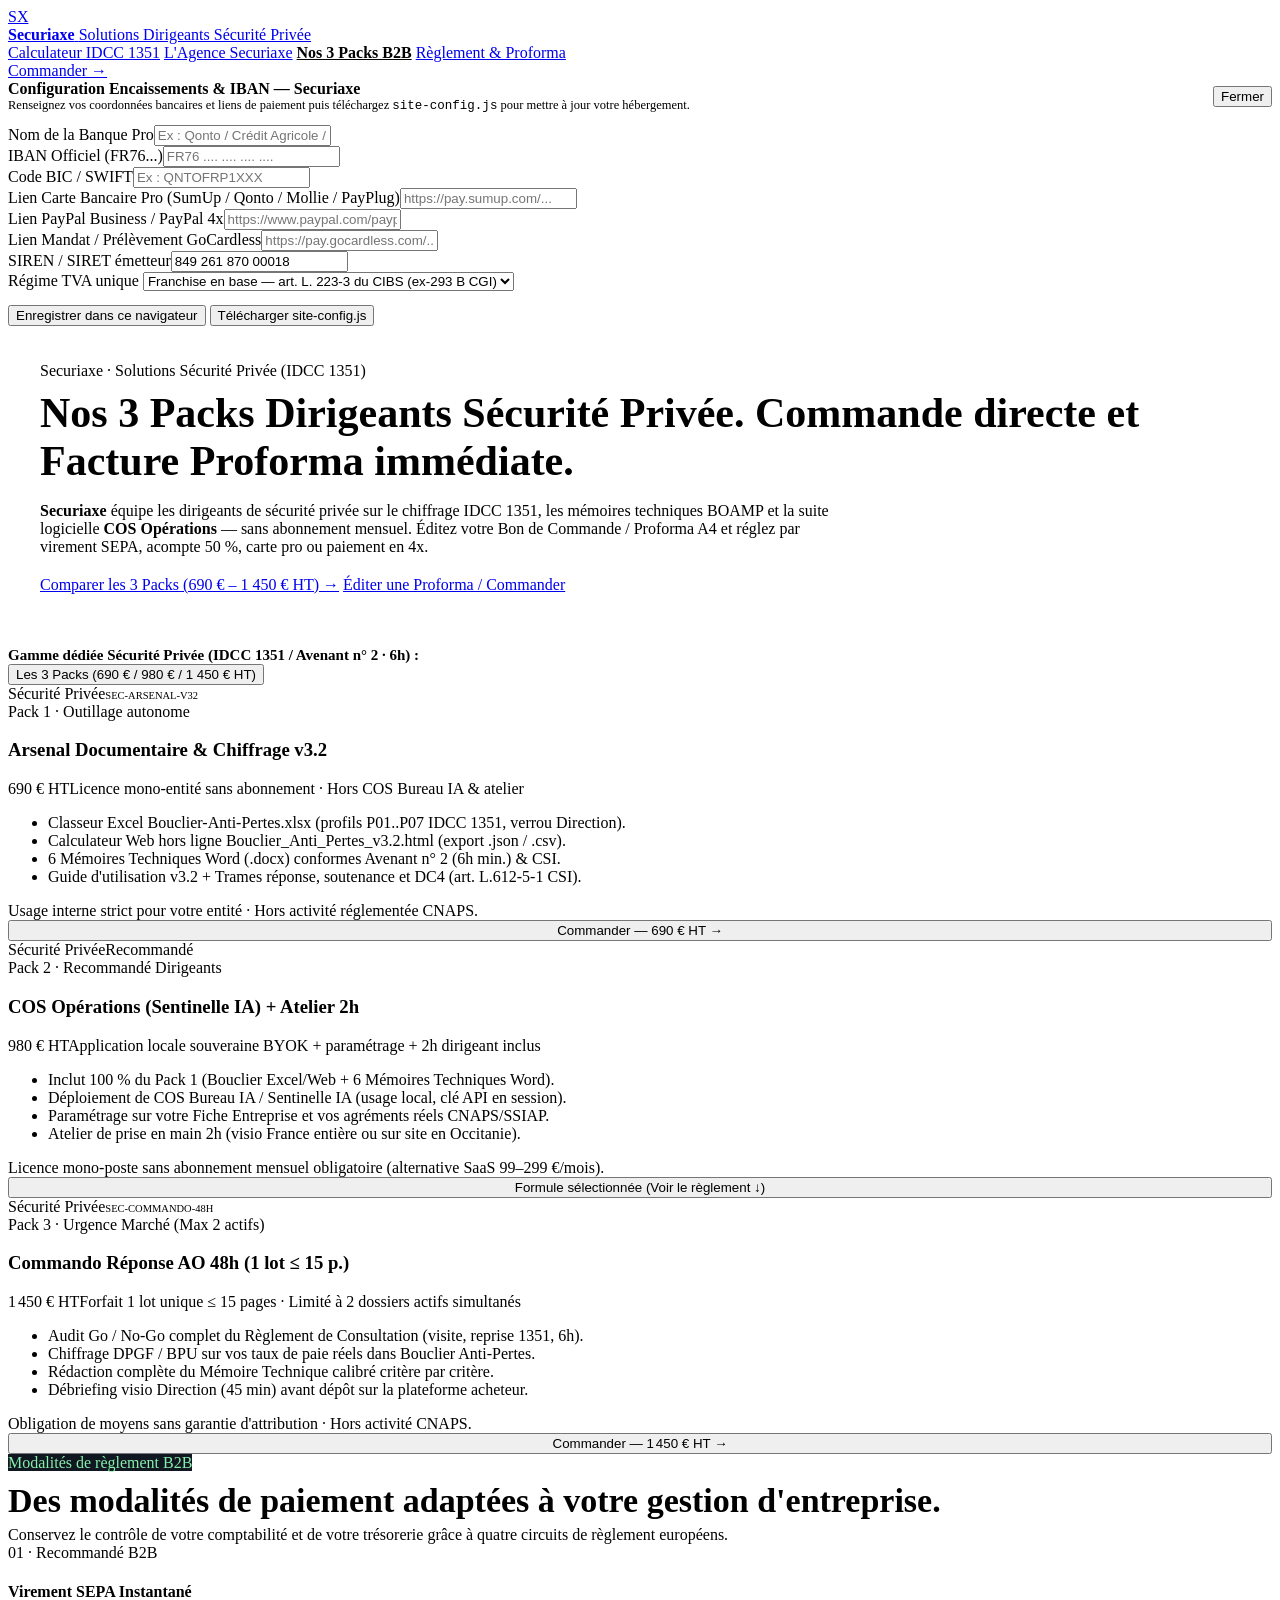
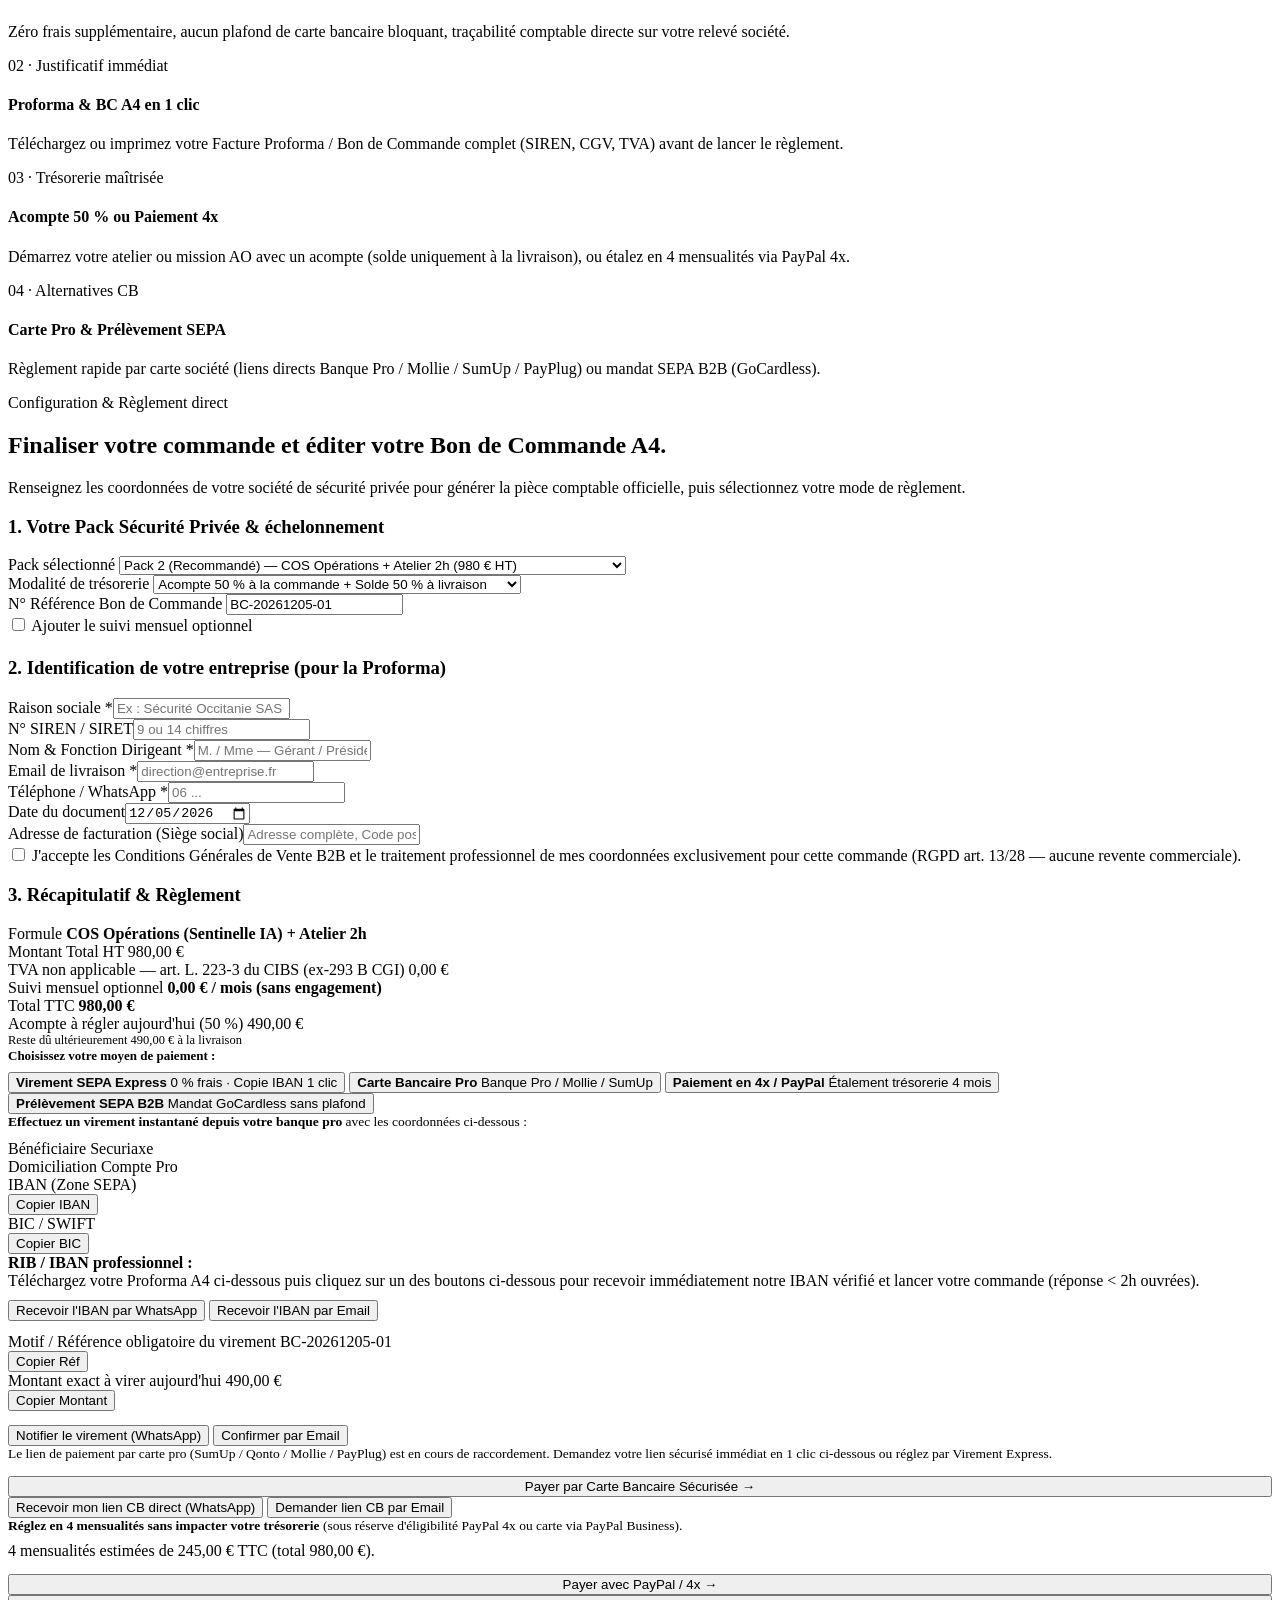
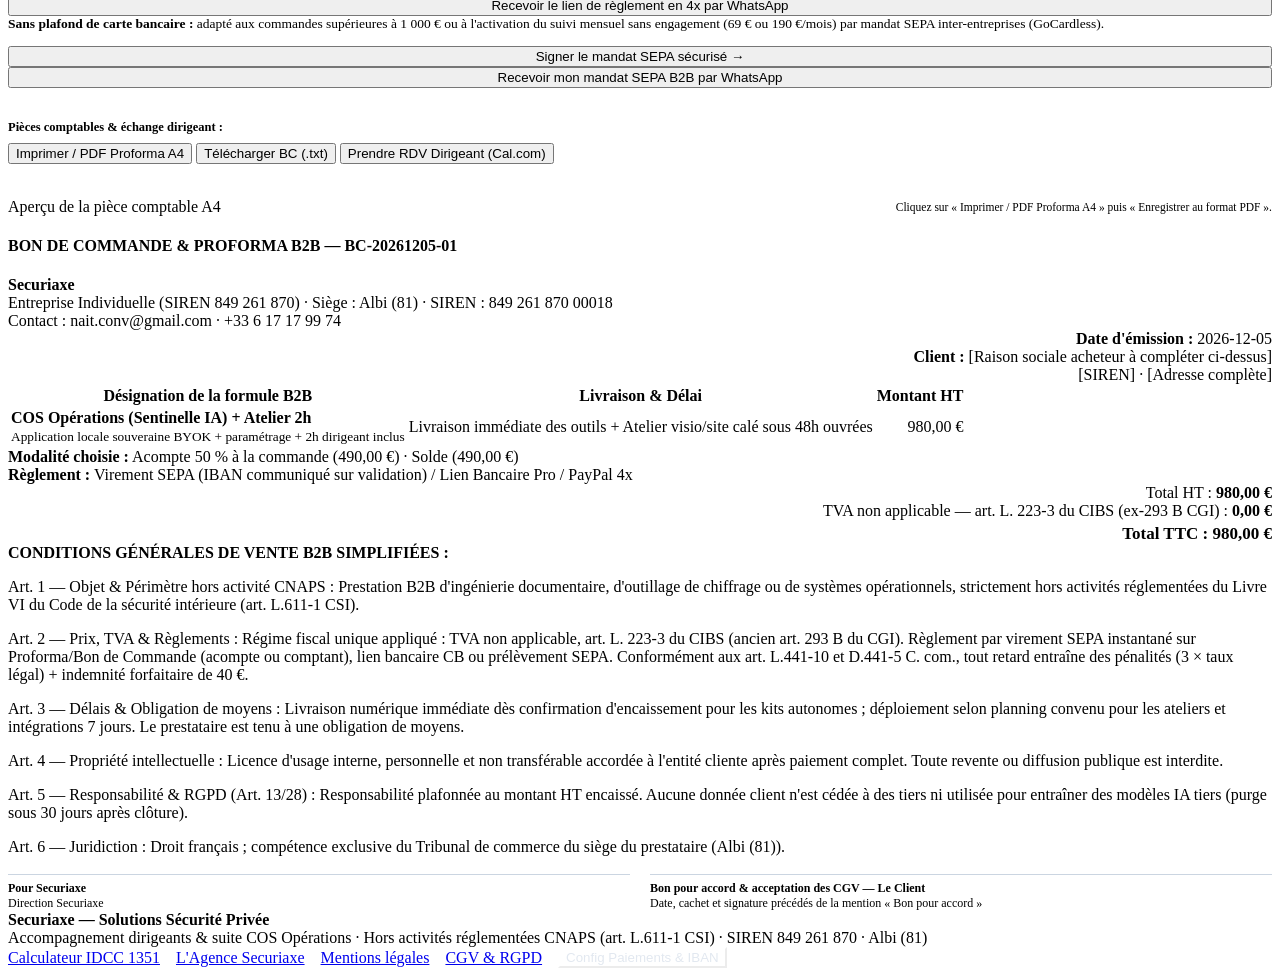
==== commit 88990687: "refactor(ui): unslop boutique et portail securite + confinement nom personnel aux mentions legales" ====
--- a/sites/boutique/index.html
+++ b/sites/boutique/index.html
@@ -12,36 +12,22 @@
 </head>
 <body>
 
-  <!-- Barre technique supérieure -->
-  <div class="tech-topbar no-print">
-    <div class="container tech-topbar-inner">
-      <div class="tech-topbar-left">
-        <span class="tech-dot"></span>
-        <span>[SECURIAXE // ACCOMPAGNEMENT DIRIGEANTS SÉCURITÉ PRIVÉE] &middot; IDCC 1351 · CSI LIVRE VI</span>
-      </div>
-      <div class="tech-topbar-right">
-        <span>[VIREMENT SEPA 0% FRAIS]</span>
-        <span>[PROFORMA A4 / CB PRO / 4X]</span>
-      </div>
-    </div>
-  </div>
-
-  <!-- En-tête sticky -->
+  <!-- En-tête principal -->
   <header class="site-header no-print">
     <div class="container header-inner">
       <a class="brand" href="../france/index.html">
         <div class="brand-mark">SX</div>
         <div class="brand-text">
           <strong>Securiaxe</strong>
-          <span>Accompagnement Dirigeants Sécurité Privée · Pôle SYNTESIA</span>
+          <span>Solutions Dirigeants Sécurité Privée</span>
         </div>
       </a>
 
       <nav class="nav-links" aria-label="Navigation boutique">
-        <a href="https://naitconv-web.github.io/cos-operations-simulateur/#simulateur">01. Calculateur IDCC 1351</a>
-        <a href="../france/securite-privee/index.html">02. L'Agence Securiaxe</a>
-        <a href="#catalogue" style="color:var(--ink);font-weight:700">03. Nos 3 Packs B2B</a>
-        <a href="#checkout-section">04. Règlement &amp; Proforma</a>
+        <a href="https://naitconv-web.github.io/cos-operations-simulateur/#simulateur">Calculateur IDCC 1351</a>
+        <a href="../france/securite-privee/index.html">L'Agence Securiaxe</a>
+        <a href="#catalogue" style="color:var(--ink);font-weight:700">Nos 3 Packs B2B</a>
+        <a href="#checkout-section">Règlement &amp; Proforma</a>
       </nav>
 
       <div class="header-actions">
@@ -55,8 +41,8 @@
     <div class="container">
       <div style="display:flex;justify-content:space-between;align-items:center;flex-wrap:wrap;gap:10px;margin-bottom:12px">
         <div>
-          <strong style="font-size:16px;color:var(--ink)">⚙️ Configuration Encaissements &amp; IBAN — Securiaxe</strong>
-          <div style="font-size:12.5px;color:var(--ink-muted)">Renseignez vos coordonnées bancaires et liens de paiement puis téléchargez <code>site-config.js</code> pour mettre à jour votre hébergement o2switch en 10 secondes.</div>
+          <strong style="font-size:16px;color:var(--ink)">Configuration Encaissements &amp; IBAN — Securiaxe</strong>
+          <div style="font-size:12.5px;color:var(--ink-muted)">Renseignez vos coordonnées bancaires et liens de paiement puis téléchargez <code>site-config.js</code> pour mettre à jour votre hébergement.</div>
         </div>
         <button id="btnCloseAdmin" class="btn btn-sm" type="button">Fermer</button>
       </div>
@@ -79,8 +65,8 @@
       </div>
 
       <div class="action-cluster" style="margin-top:14px">
-        <button id="btnSaveAdmin" class="btn btn-primary" type="button">💾 Aperçu immédiat dans ce navigateur</button>
-        <button id="btnDownloadSiteCfg" class="btn btn-emerald" type="button">⬇️ Télécharger site-config.js (Pour o2switch / GitHub)</button>
+        <button id="btnSaveAdmin" class="btn btn-primary" type="button">Enregistrer dans ce navigateur</button>
+        <button id="btnDownloadSiteCfg" class="btn btn-emerald" type="button">Télécharger site-config.js</button>
       </div>
     </div>
   </section>
@@ -90,16 +76,16 @@
     <section class="store-hero no-print">
       <div class="container">
         <div class="hero-frame" style="padding:36px 32px">
-          <span class="eyebrow">[SECURIAXE // PÔLE SÉCURITÉ PRIVÉE · INTÉGRATION PROCHAINE SYNTESIA]</span>
-          <h1 style="margin:10px 0 12px;font-size:clamp(28px,4vw,44px);line-height:1.12">
-            Nos 3 Packs Dirigeants Sécurité Privée. <span class="font-editorial-italic">Commande directe &amp; Facture Proforma immédiate.</span>
+          <span class="eyebrow">Securiaxe &middot; Solutions Sécurité Privée (IDCC 1351)</span>
+          <h1 style="margin:10px 0 12px;font-size:clamp(28px,4vw,42px);line-height:1.14">
+            Nos 3 Packs Dirigeants Sécurité Privée. Commande directe et Facture Proforma immédiate.
           </h1>
           <p class="hero-lead" style="margin-bottom:20px;max-width:820px">
-            <b>Securiaxe</b> accompagne les dirigeants de sécurité privée sur le chiffrage IDCC 1351, les mémoires techniques BOAMP et la suite logicielle <b>COS Opérations (Sentinelle IA)</b> — sans abonnement mensuel. Éditez instantanément votre <b>Bon de Commande / Proforma A4</b> et réglez par virement SEPA, acompte 50 %, carte pro ou paiement en 4x.
+            <b>Securiaxe</b> équipe les dirigeants de sécurité privée sur le chiffrage IDCC 1351, les mémoires techniques BOAMP et la suite logicielle <b>COS Opérations</b> — sans abonnement mensuel. Éditez votre Bon de Commande / Proforma A4 et réglez par virement SEPA, acompte 50 %, carte pro ou paiement en 4x.
           </p>
           <div class="hero-cta-row">
             <a class="btn btn-primary btn-lg" href="#catalogue">Comparer les 3 Packs (690 € – 1 450 € HT) &rarr;</a>
-            <a class="btn btn-lg" href="#checkout-section">[ Éditer une Proforma / Commander ]</a>
+            <a class="btn btn-lg" href="#checkout-section">Éditer une Proforma / Commander</a>
           </div>
         </div>
       </div>
@@ -110,10 +96,10 @@
       <div class="container">
         <div class="store-filter-bar">
           <div>
-            <strong style="font-size:15px">Gamme dédiée Sécurité Privée (IDCC 1351 / Avenant n° 2 · 6h) :</strong>
+            <strong style="font-size:15px">Gamme dédiée Sécurité Privée (IDCC 1351 / Avenant n° 2 &middot; 6h) :</strong>
           </div>
           <div class="filter-pills" role="group" aria-label="Sélection rapide">
-            <button class="filter-btn active" type="button" data-filter="all">Voir les 3 Packs (690 € / 980 € / 1 450 € HT)</button>
+            <button class="filter-btn active" type="button" data-filter="all">Les 3 Packs (690 € / 980 € / 1 450 € HT)</button>
           </div>
         </div>
 
@@ -123,31 +109,31 @@
       </div>
     </section>
 
-    <!-- Avantages Paiement B2B pour Dirigeants (Night Theater) -->
+    <!-- Avantages Paiement B2B pour Dirigeants -->
     <section class="night-advantages no-print">
       <div class="container">
-        <span class="section-tag" style="color:#86efac;border-color:#1e293b;background:#101720">[MOYENS DE RÈGLEMENT PENSÉS POUR LES DIRIGEANTS B2B]</span>
+        <span class="section-tag" style="color:#86efac;border-color:#1e293b;background:#101720">Modalités de règlement B2B</span>
         <h2 style="color:var(--cream);margin:10px 0 6px;font-size:clamp(24px,3vw,34px)">Des modalités de paiement adaptées à votre gestion d'entreprise.</h2>
-        <p style="color:var(--cream-muted);max-width:740px;margin:0">Conservez le contrôle total de votre comptabilité et de votre trésorerie grâce à quatre circuits de règlement européens sécurisés.</p>
+        <p style="color:var(--cream-muted);max-width:740px;margin:0">Conservez le contrôle de votre comptabilité et de votre trésorerie grâce à quatre circuits de règlement européens.</p>
 
         <div class="night-advantages-grid">
           <div class="night-adv-card">
-            <span class="adv-tag">01 // RECOMMANDÉ B2B</span>
+            <span class="adv-tag">01 &middot; Recommandé B2B</span>
             <h4>Virement SEPA Instantané</h4>
             <p>Zéro frais supplémentaire, aucun plafond de carte bancaire bloquant, traçabilité comptable directe sur votre relevé société.</p>
           </div>
           <div class="night-adv-card">
-            <span class="adv-tag">02 // JUSTIFICATIF IMMÉDIAT</span>
+            <span class="adv-tag">02 &middot; Justificatif immédiat</span>
             <h4>Proforma &amp; BC A4 en 1 clic</h4>
-            <p>Téléchargez ou imprimez votre Facture Proforma / Bon de Commande complet (SIREN, CGV, TVA) avant même de lancer le règlement.</p>
+            <p>Téléchargez ou imprimez votre Facture Proforma / Bon de Commande complet (SIREN, CGV, TVA) avant de lancer le règlement.</p>
           </div>
           <div class="night-adv-card">
-            <span class="adv-tag">03 // TRÉSORERIE MAÎTRISÉE</span>
+            <span class="adv-tag">03 &middot; Trésorerie maîtrisée</span>
             <h4>Acompte 50 % ou Paiement 4x</h4>
             <p>Démarrez votre atelier ou mission AO avec un acompte (solde uniquement à la livraison), ou étalez en 4 mensualités via PayPal 4x.</p>
           </div>
           <div class="night-adv-card">
-            <span class="adv-tag">04 // ALTERNATIVES CB EUROPÉENNES</span>
+            <span class="adv-tag">04 &middot; Alternatives CB</span>
             <h4>Carte Pro &amp; Prélèvement SEPA</h4>
             <p>Règlement rapide par carte société (liens directs Banque Pro / Mollie / SumUp / PayPlug) ou mandat SEPA B2B (GoCardless).</p>
           </div>
@@ -159,8 +145,8 @@
     <section id="checkout-section" class="section section-white">
       <div class="container">
         <div class="section-head no-print">
-          <span class="section-tag">[MOD-CHECKOUT // CONFIGURATION &amp; RÈGLEMENT DIRECT]</span>
-          <h2>Finaliser votre commande &amp; éditer votre <span class="font-editorial-italic">Bon de Commande A4</span>.</h2>
+          <span class="section-tag">Configuration &amp; Règlement direct</span>
+          <h2>Finaliser votre commande et éditer votre Bon de Commande A4.</h2>
           <p>Renseignez les coordonnées de votre société de sécurité privée pour générer la pièce comptable officielle, puis sélectionnez votre mode de règlement.</p>
         </div>
 
@@ -174,8 +160,8 @@
                 <label for="ordFormula">Pack sélectionné</label>
                 <select id="ordFormula">
                   <option value="1">Pack 1 — Arsenal Documentaire &amp; Chiffrage v3.2 (690 € HT)</option>
-                  <option value="2" selected>Pack 2 (★ Recommandé) — COS Opérations (Sentinelle IA) + Atelier 2h (980 € HT)</option>
-                  <option value="3">Pack 3 (Urgence 48h) — Commando Réponse AO 48h · 1 lot ≤ 15 p. (1 450 € HT)</option>
+                  <option value="2" selected>Pack 2 (Recommandé) — COS Opérations + Atelier 2h (980 € HT)</option>
+                  <option value="3">Pack 3 (Urgence 48h) — Commando Réponse AO 48h &middot; 1 lot ≤ 15 p. (1 450 € HT)</option>
                 </select>
               </div>
 
@@ -224,7 +210,7 @@
             <div class="summary-box">
               <div class="summary-line">
                 <span>Formule</span>
-                <strong id="sumOfferName" style="text-align:right">COS Opérations (Sentinelle IA) + Atelier 2h</strong>
+                <strong id="sumOfferName" style="text-align:right">COS Opérations + Atelier 2h</strong>
               </div>
               <div class="summary-line">
                 <span>Montant Total HT</span>
@@ -255,19 +241,19 @@
             <label style="display:block;font-size:13px;font-weight:700;margin-bottom:8px">Choisissez votre moyen de paiement :</label>
             <div class="pay-tabs" role="tablist">
               <button id="tabPay_virement" class="pay-tab active" type="button">
-                <strong>🏦 Virement SEPA Express</strong>
-                <span>0 % frais · Copie IBAN 1 clic</span>
+                <strong>Virement SEPA Express</strong>
+                <span>0 % frais &middot; Copie IBAN 1 clic</span>
               </button>
               <button id="tabPay_carte" class="pay-tab" type="button">
-                <strong>💳 Carte Bancaire Pro</strong>
+                <strong>Carte Bancaire Pro</strong>
                 <span>Banque Pro / Mollie / SumUp</span>
               </button>
               <button id="tabPay_paypal" class="pay-tab" type="button">
-                <strong>📅 Paiement en 4x / PayPal</strong>
+                <strong>Paiement en 4x / PayPal</strong>
                 <span>Étalement trésorerie 4 mois</span>
               </button>
               <button id="tabPay_sepa" class="pay-tab" type="button">
-                <strong>🔄 Prélèvement SEPA B2B</strong>
+                <strong>Prélèvement SEPA B2B</strong>
                 <span>Mandat GoCardless sans plafond</span>
               </button>
             </div>
@@ -276,13 +262,13 @@
             <div id="panelPay_virement" class="pay-panel">
               <div id="bankReadyBox">
                 <div style="font-size:13.5px;margin-bottom:10px">
-                  <strong>Effectuez un virement instantané depuis votre banque pro</strong> avec les coordonnées officielles ci-dessous :
+                  <strong>Effectuez un virement instantané depuis votre banque pro</strong> avec les coordonnées ci-dessous :
                 </div>
                 <div class="bank-coord-grid">
                   <div class="bank-row">
                     <div>
-                      <span class="bank-row-label">Titulaire du compte</span>
-                      <span id="valBankHolder" class="bank-row-val">Mounir NAIT MOHAND</span>
+                      <span class="bank-row-label">Bénéficiaire</span>
+                      <span id="valBankHolder" class="bank-row-val">Securiaxe</span>
                     </div>
                   </div>
                   <div class="bank-row">
@@ -296,24 +282,24 @@
                       <span class="bank-row-label">IBAN (Zone SEPA)</span>
                       <span id="valBankIban" class="bank-row-val"></span>
                     </div>
-                    <button id="btnCopyIban" class="btn btn-sm" type="button">📋 Copier IBAN</button>
+                    <button id="btnCopyIban" class="btn btn-sm" type="button">Copier IBAN</button>
                   </div>
                   <div class="bank-row">
                     <div>
                       <span class="bank-row-label">BIC / SWIFT</span>
                       <span id="valBankBic" class="bank-row-val"></span>
                     </div>
-                    <button id="btnCopyBic" class="btn btn-sm" type="button">📋 Copier BIC</button>
+                    <button id="btnCopyBic" class="btn btn-sm" type="button">Copier BIC</button>
                   </div>
                 </div>
               </div>
 
               <div id="bankPendingBox" class="status-box warn" style="margin-bottom:12px">
-                <strong>RIB / IBAN officiel prêt à recevoir votre virement :</strong><br />
-                Téléchargez votre Proforma A4 ci-dessous puis cliquez sur un des boutons ci-dessous pour recevoir immédiatement notre IBAN officiel vérifié et lancer votre commande (réponse &lt; 2h ouvrées).
+                <strong>RIB / IBAN professionnel :</strong><br />
+                Téléchargez votre Proforma A4 ci-dessous puis cliquez sur un des boutons ci-dessous pour recevoir immédiatement notre IBAN vérifié et lancer votre commande (réponse &lt; 2h ouvrées).
                 <div class="action-cluster" style="margin-top:10px">
-                  <button id="btnAskRibWa" class="btn btn-emerald btn-sm" type="button">💬 Recevoir l'IBAN par WhatsApp</button>
-                  <button id="btnAskRibMail" class="btn btn-primary btn-sm" type="button">✉️ Recevoir l'IBAN par Email</button>
+                  <button id="btnAskRibWa" class="btn btn-emerald btn-sm" type="button">Recevoir l'IBAN par WhatsApp</button>
+                  <button id="btnAskRibMail" class="btn btn-primary btn-sm" type="button">Recevoir l'IBAN par Email</button>
                 </div>
               </div>
 
@@ -323,30 +309,30 @@
                     <span class="bank-row-label">Motif / Référence obligatoire du virement</span>
                     <span id="valBankRef" class="bank-row-val">BC-2026-01</span>
                   </div>
-                  <button id="btnCopyRef" class="btn btn-sm" type="button">📋 Copier Réf</button>
+                  <button id="btnCopyRef" class="btn btn-sm" type="button">Copier Réf</button>
                 </div>
                 <div class="bank-row">
                   <div>
                     <span class="bank-row-label">Montant exact à virer aujourd'hui</span>
                     <span id="valBankAmount" class="bank-row-val">490,00 €</span>
                   </div>
-                  <button id="btnCopyAmt" class="btn btn-sm" type="button">📋 Copier Montant</button>
+                  <button id="btnCopyAmt" class="btn btn-sm" type="button">Copier Montant</button>
                 </div>
               </div>
 
               <div class="action-cluster" style="margin-top:14px">
-                <button id="btnNotifyVirementWa" class="btn btn-emerald" style="flex:1;justify-content:center" type="button">✅ J'ai effectué le virement — Débloquer (WhatsApp)</button>
-                <button id="btnNotifyVirementMail" class="btn btn-primary" style="flex:1;justify-content:center" type="button">✉️ Confirmer par Email</button>
-              </div>
-            </div>
-
-            <!-- Panneau 2 : Carte Bancaire Pro (Sans Stripe) -->
+                <button id="btnNotifyVirementWa" class="btn btn-emerald" style="flex:1;justify-content:center" type="button">Notifier le virement (WhatsApp)</button>
+                <button id="btnNotifyVirementMail" class="btn btn-primary" style="flex:1;justify-content:center" type="button">Confirmer par Email</button>
+              </div>
+            </div>
+
+            <!-- Panneau 2 : Carte Bancaire Pro -->
             <div id="panelPay_carte" class="pay-panel hidden">
               <p id="cardHintMsg" style="margin:0 0 14px;font-size:13.5px;color:var(--ink-muted)"></p>
               <div class="action-cluster">
-                <button id="btnOpenCardPay" class="btn btn-emerald" style="width:100%;justify-content:center" type="button">💳 Payer par Carte Bancaire Sécurisée &rarr;</button>
-                <button id="btnReqCardLinkWa" class="btn btn-emerald" style="flex:1;justify-content:center" type="button">💬 Recevoir mon lien CB direct (WhatsApp)</button>
-                <button id="btnReqCardLinkMail" class="btn btn-primary" style="flex:1;justify-content:center" type="button">✉️ Demander lien CB par Email</button>
+                <button id="btnOpenCardPay" class="btn btn-emerald" style="width:100%;justify-content:center" type="button">Payer par Carte Bancaire Sécurisée &rarr;</button>
+                <button id="btnReqCardLinkWa" class="btn btn-emerald" style="flex:1;justify-content:center" type="button">Recevoir mon lien CB direct (WhatsApp)</button>
+                <button id="btnReqCardLinkMail" class="btn btn-primary" style="flex:1;justify-content:center" type="button">Demander lien CB par Email</button>
               </div>
             </div>
 
@@ -355,19 +341,19 @@
               <p style="margin:0 0 8px;font-size:13.5px"><strong>Réglez en 4 mensualités sans impacter votre trésorerie</strong> (sous réserve d'éligibilité PayPal 4x ou carte via PayPal Business).</p>
               <div id="paypal4xPreview" class="status-box ok" style="margin-bottom:14px"></div>
               <div class="action-cluster">
-                <button id="btnOpenPaypalPay" class="btn btn-emerald" style="width:100%;justify-content:center" type="button">📅 Payer avec PayPal / 4x &rarr;</button>
-                <button id="btnReqPaypalWa" class="btn btn-primary" style="width:100%;justify-content:center" type="button">💬 Recevoir le lien de règlement en 4x par WhatsApp</button>
+                <button id="btnOpenPaypalPay" class="btn btn-emerald" style="width:100%;justify-content:center" type="button">Payer avec PayPal / 4x &rarr;</button>
+                <button id="btnReqPaypalWa" class="btn btn-primary" style="width:100%;justify-content:center" type="button">Recevoir le lien de règlement en 4x par WhatsApp</button>
               </div>
             </div>
 
             <!-- Panneau 4 : Prélèvement SEPA GoCardless -->
             <div id="panelPay_sepa" class="pay-panel hidden">
               <p style="margin:0 0 14px;font-size:13.5px;color:var(--ink-muted)">
-                <strong>Zéro plafond de carte bancaire :</strong> idéal pour les commandes supérieures à 1 000 € ou l'activation du suivi mensuel sans engagement (69 € ou 190 €/mois) par mandat SEPA inter-entreprises (GoCardless).
+                <strong>Sans plafond de carte bancaire :</strong> adapté aux commandes supérieures à 1 000 € ou à l'activation du suivi mensuel sans engagement (69 € ou 190 €/mois) par mandat SEPA inter-entreprises (GoCardless).
               </p>
               <div class="action-cluster">
-                <button id="btnOpenGcPay" class="btn btn-emerald" style="width:100%;justify-content:center" type="button">🔄 Signer le mandat SEPA sécurisé &rarr;</button>
-                <button id="btnReqGcWa" class="btn btn-primary" style="width:100%;justify-content:center" type="button">💬 Recevoir mon mandat SEPA B2B par WhatsApp</button>
+                <button id="btnOpenGcPay" class="btn btn-emerald" style="width:100%;justify-content:center" type="button">Signer le mandat SEPA sécurisé &rarr;</button>
+                <button id="btnReqGcWa" class="btn btn-primary" style="width:100%;justify-content:center" type="button">Recevoir mon mandat SEPA B2B par WhatsApp</button>
               </div>
             </div>
 
@@ -375,9 +361,9 @@
             <div style="border-top:1px solid var(--border);margin-top:18px;padding-top:14px">
               <div style="font-size:12.5px;font-weight:700;color:var(--ink-muted);margin-bottom:8px">Pièces comptables &amp; échange dirigeant :</div>
               <div class="action-cluster" style="margin-top:0">
-                <button id="btnPrintProforma" class="btn btn-primary btn-sm" type="button">🖨️ Imprimer / PDF Proforma A4</button>
-                <button id="btnDownloadProformaTxt" class="btn btn-sm" type="button">⬇️ Télécharger BC (.txt)</button>
-                <button id="btnOpenCalStore" class="btn btn-sm" type="button">📅 Prendre RDV Dirigeant (Cal.com)</button>
+                <button id="btnPrintProforma" class="btn btn-primary btn-sm" type="button">Imprimer / PDF Proforma A4</button>
+                <button id="btnDownloadProformaTxt" class="btn btn-sm" type="button">Télécharger BC (.txt)</button>
+                <button id="btnOpenCalStore" class="btn btn-sm" type="button">Prendre RDV Dirigeant (Cal.com)</button>
               </div>
             </div>
           </div>
@@ -385,7 +371,7 @@
 
         <!-- APERÇU A4 BON DE COMMANDE & PROFORMA -->
         <div class="no-print" style="margin-top:34px;margin-bottom:10px;display:flex;justify-content:space-between;align-items:center;flex-wrap:wrap;gap:10px">
-          <span class="section-tag">[APERÇU EN DIRECT // PIECE COMPTABLE A4 PRÊTE POUR VOTRE COMPTABILITÉ]</span>
+          <span class="section-tag">Aperçu de la pièce comptable A4</span>
           <span class="mono" style="font-size:11.5px;color:var(--ink-soft)">Cliquez sur « Imprimer / PDF Proforma A4 » puis « Enregistrer au format PDF ».</span>
         </div>
         <article id="proformaSheet" class="bc-sheet" aria-label="Bon de Commande et Facture Proforma B2B A4"></article>
@@ -396,15 +382,15 @@
   <footer class="site-footer no-print">
     <div class="container footer-grid">
       <div>
-        <strong>Securiaxe — Pôle Sécurité Privée (SYNTESIA)</strong><br />
-        <span>Accompagnement dirigeants &amp; suite COS Opérations · Hors activités réglementées CNAPS (art. L.611-1 CSI) · Albi (81)</span>
+        <strong>Securiaxe — Solutions Sécurité Privée</strong><br />
+        <span>Accompagnement dirigeants &amp; suite COS Opérations &middot; Hors activités réglementées CNAPS (art. L.611-1 CSI) &middot; SIREN 849 261 870 &middot; Albi (81)</span>
       </div>
       <div style="display:flex;gap:16px;align-items:center;flex-wrap:wrap">
         <a href="https://naitconv-web.github.io/cos-operations-simulateur/#simulateur">Calculateur IDCC 1351</a>
         <a href="../france/securite-privee/index.html">L'Agence Securiaxe</a>
         <a href="../shared/mentions-legales-confidentialite.html">Mentions légales</a>
         <a href="../shared/mentions-legales-confidentialite.html">CGV &amp; RGPD</a>
-        <button id="btnOpenStoreAdmin" class="btn btn-sm" type="button" style="background:rgba(255,255,255,0.08);color:#e2e8f0;border-color:rgba(255,255,255,0.22)">⚙️ Config Paiements &amp; IBAN</button>
+        <button id="btnOpenStoreAdmin" class="btn btn-sm" type="button" style="background:rgba(255,255,255,0.08);color:#e2e8f0;border-color:rgba(255,255,255,0.22)">Config Paiements &amp; IBAN</button>
       </div>
     </div>
   </footer>
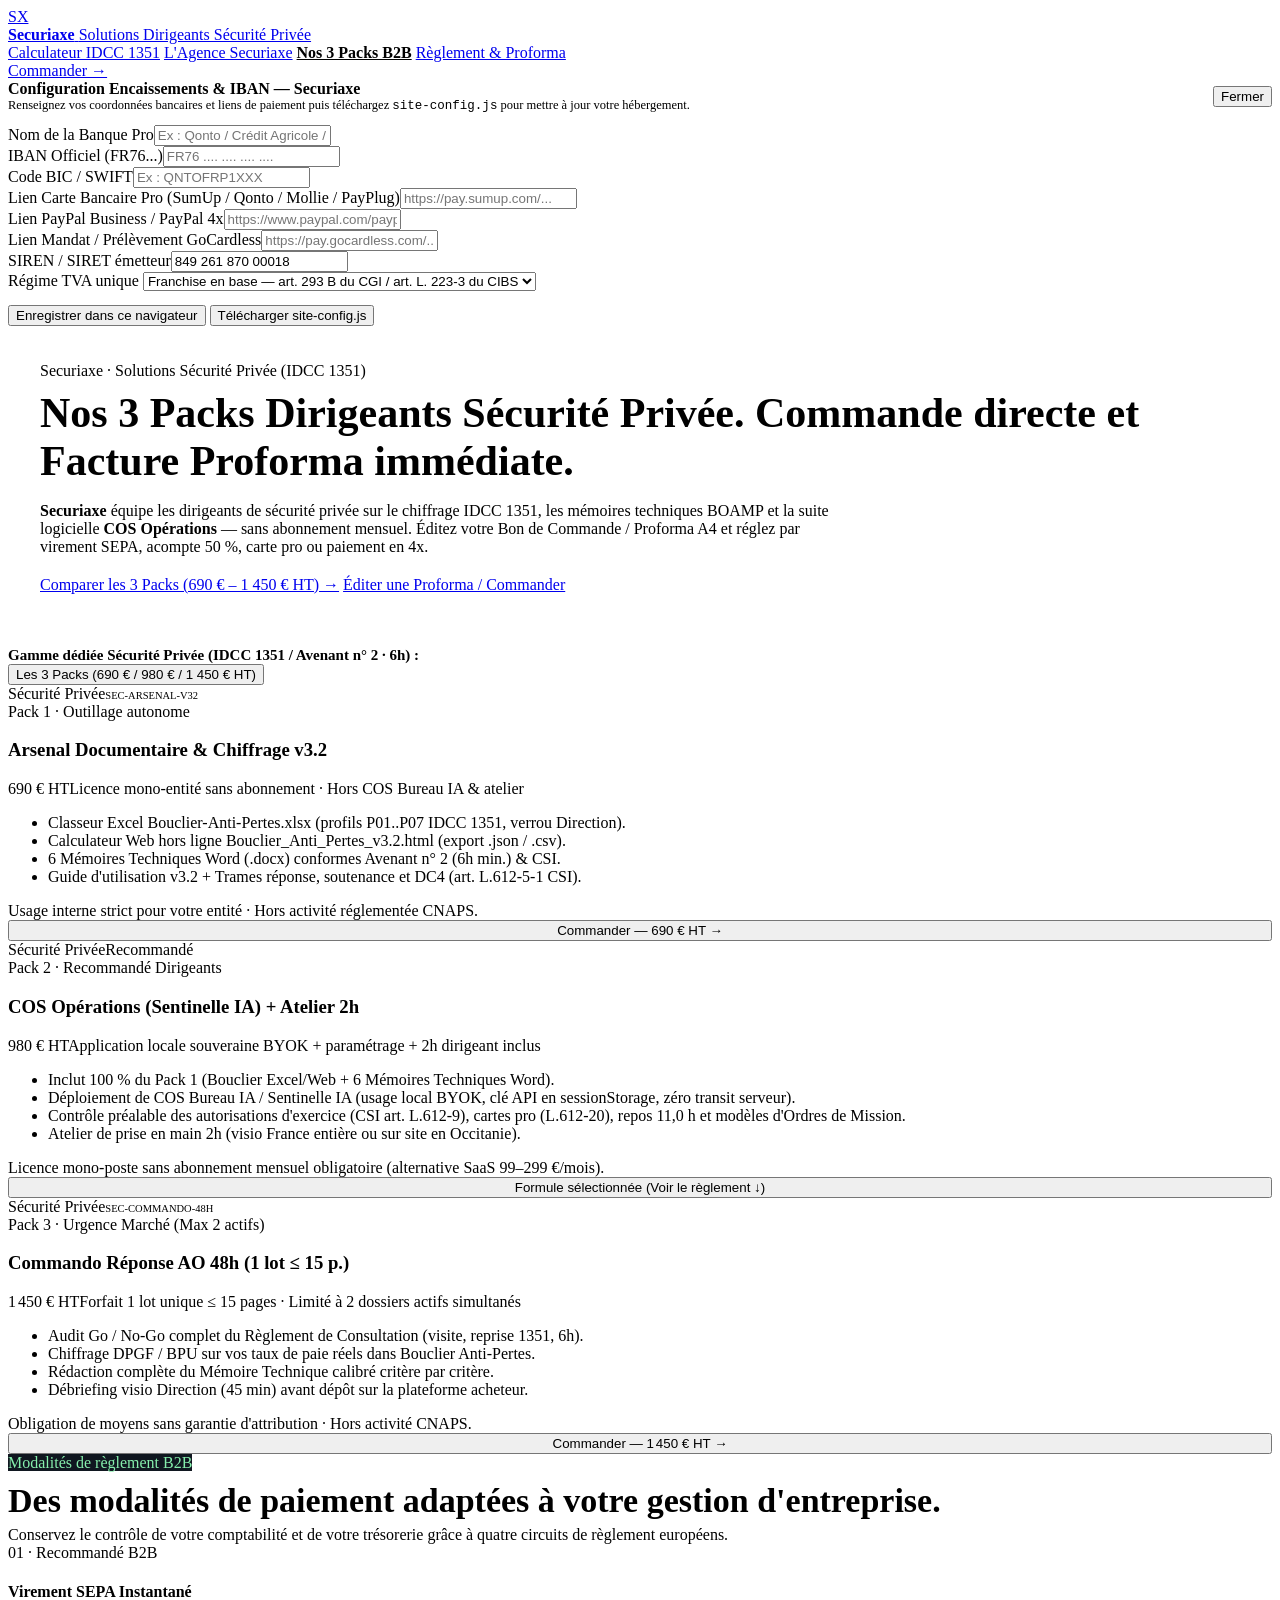
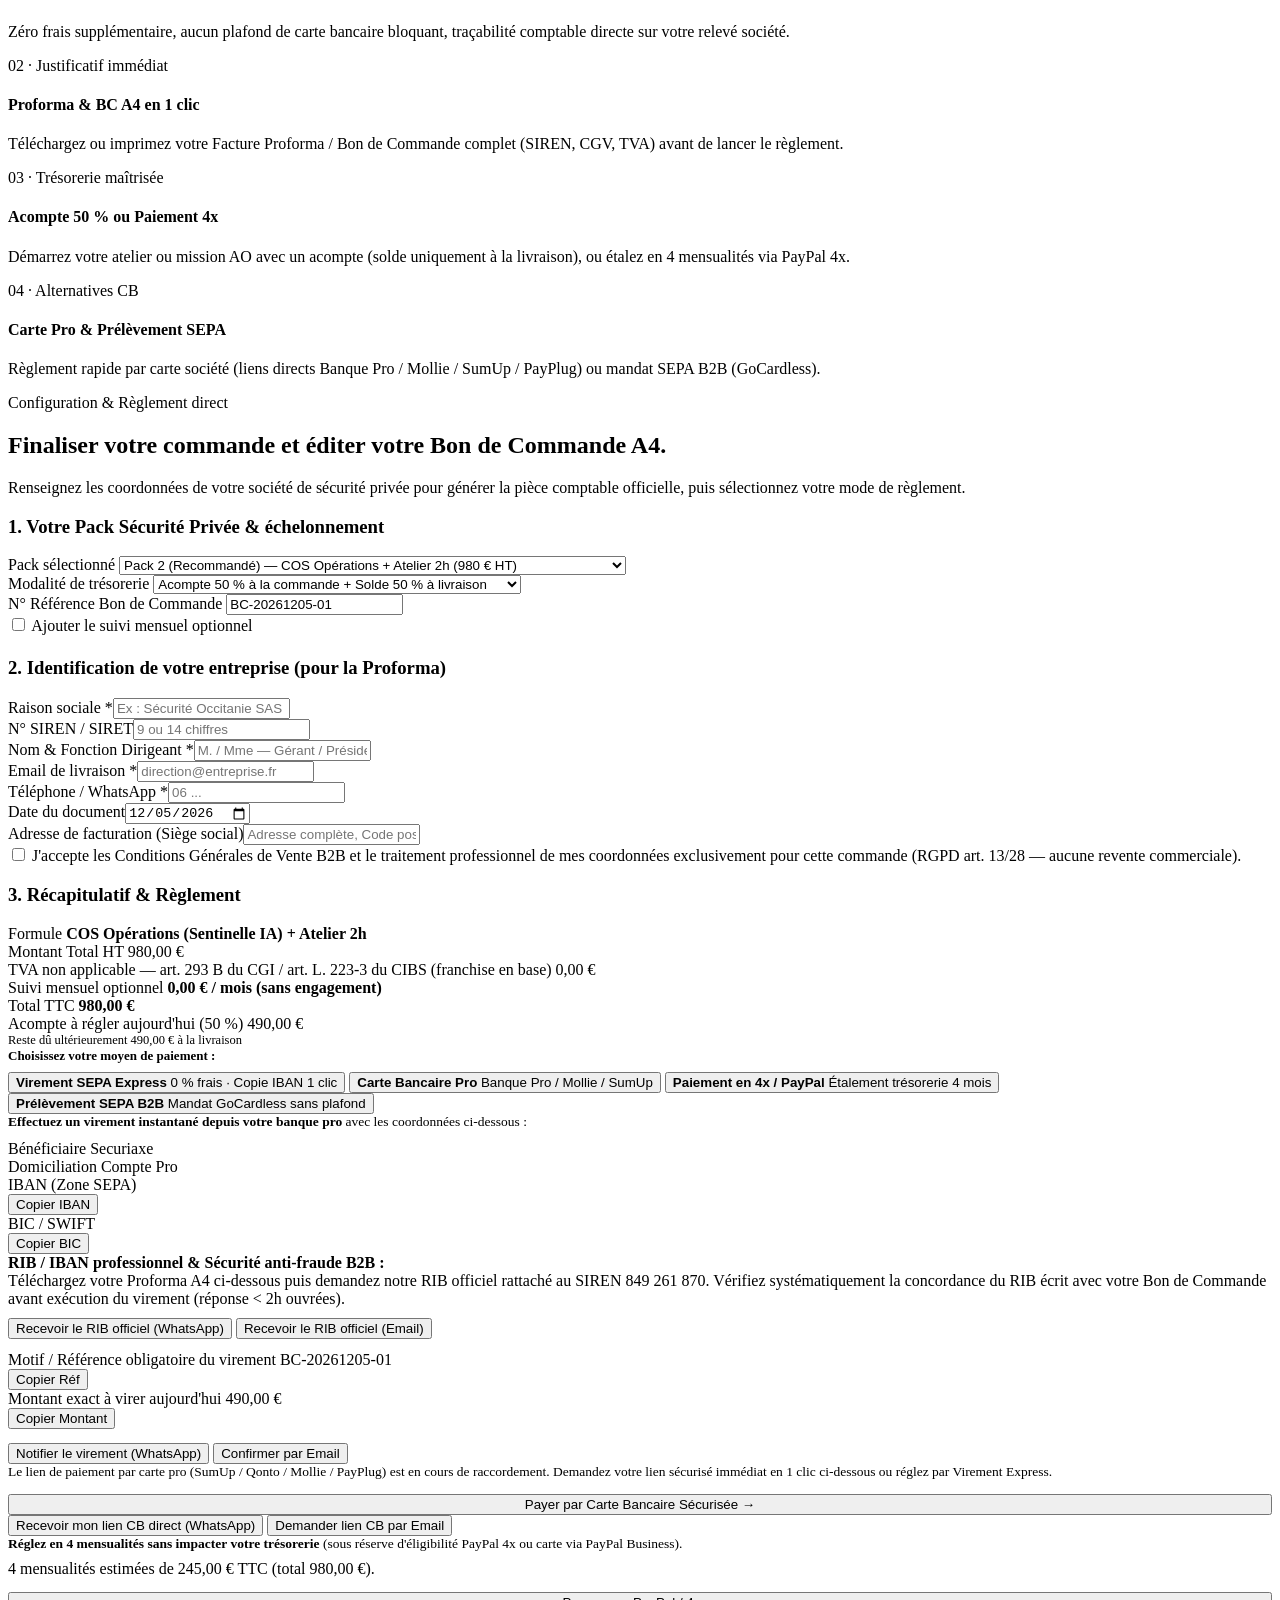
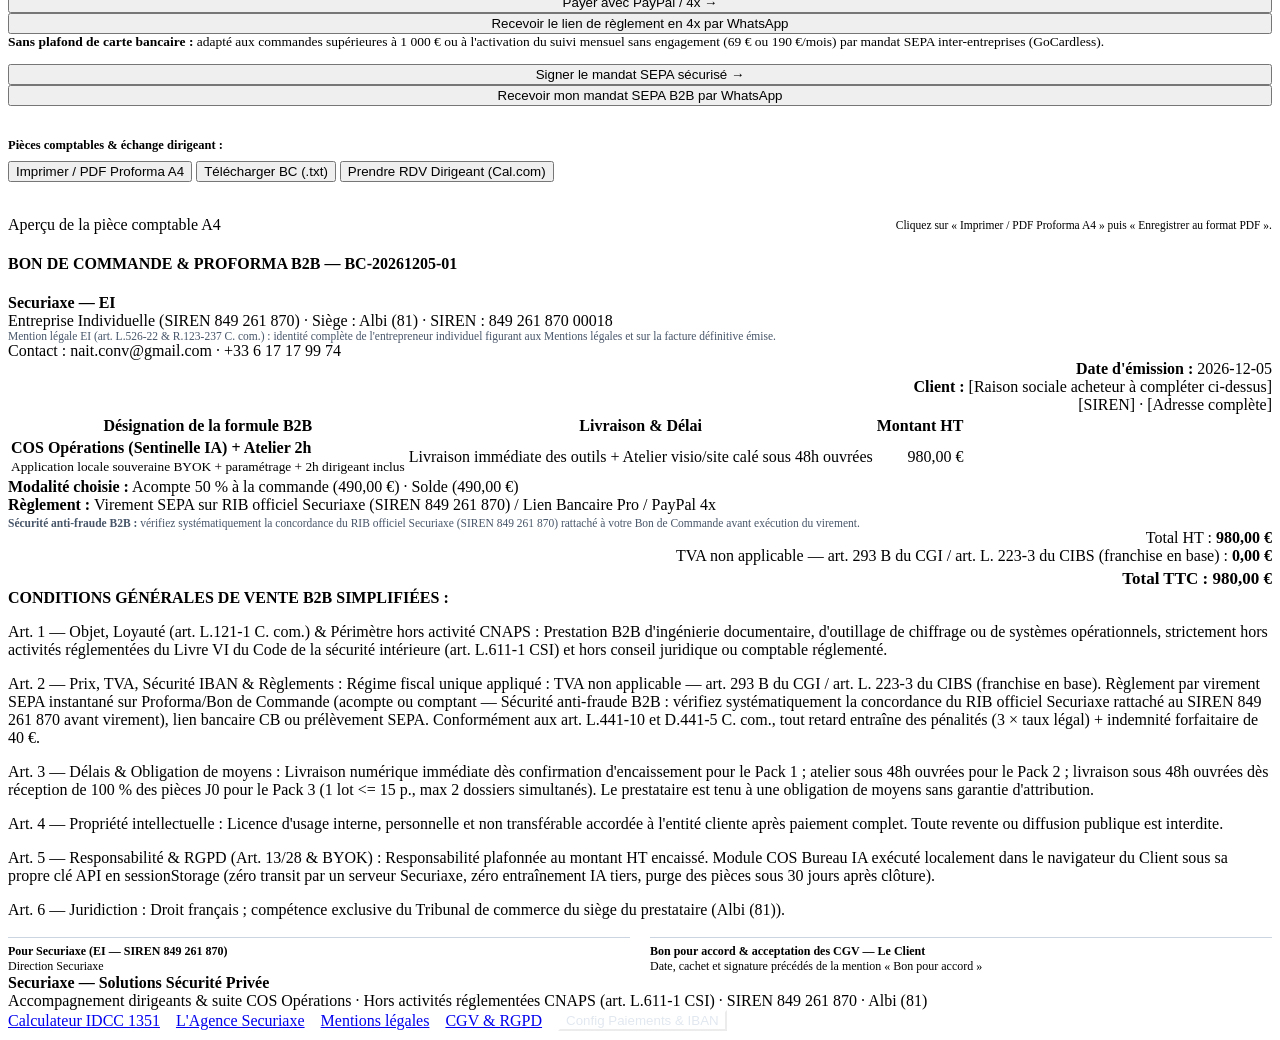
==== commit 2f1e42ce: "feat(securiaxe-v3): sync round-2 auditor fixes (EI R.123-237, dual VAT 293B/L.223-3, anti-IBAN-fraud" ====
--- a/sites/boutique/index.html
+++ b/sites/boutique/index.html
@@ -7,7 +7,7 @@
   <title>Securiaxe — Boutique B2B Dirigeants Sécurité Privée &amp; Commande Directe</title>
   <meta name="description" content="Securiaxe (futur pôle intégré SYNTESIA) équipe les dirigeants de sécurité privée (IDCC 1351 / CSI) : Arsenal Chiffrage &amp; 6 Mémoires AO, suite COS Opérations (Sentinelle IA) et Commando 48h." />
   <link rel="icon" type="image/svg+xml" href="data:image/svg+xml,%3Csvg xmlns='http://www.w3.org/2000/svg' viewBox='0 0 36 36'%3E%3Crect width='36' height='36' fill='%23161513'/%3E%3Ctext x='50%25' y='54%25' dominant-baseline='middle' text-anchor='middle' fill='%23FAF9F5' font-family='monospace' font-weight='600' font-size='14'%3ESX%3C/text%3E%3C/svg%3E" />
-  <link rel="stylesheet" href="styles.css" />
+  <link rel="stylesheet" href="../styles.css" />
   <link rel="stylesheet" href="boutique.css" />
 </head>
 <body>
@@ -15,7 +15,7 @@
   <!-- En-tête principal -->
   <header class="site-header no-print">
     <div class="container header-inner">
-      <a class="brand" href="../france/index.html">
+      <a class="brand" href="../index.html">
         <div class="brand-mark">SX</div>
         <div class="brand-text">
           <strong>Securiaxe</strong>
@@ -24,8 +24,8 @@
       </a>
 
       <nav class="nav-links" aria-label="Navigation boutique">
-        <a href="https://naitconv-web.github.io/cos-operations-simulateur/#simulateur">Calculateur IDCC 1351</a>
-        <a href="../france/securite-privee/index.html">L'Agence Securiaxe</a>
+        <a href="../index.html#simulateur">Calculateur IDCC 1351</a>
+        <a href="../agence/securite-privee/index.html">L'Agence Securiaxe</a>
         <a href="#catalogue" style="color:var(--ink);font-weight:700">Nos 3 Packs B2B</a>
         <a href="#checkout-section">Règlement &amp; Proforma</a>
       </nav>
@@ -58,7 +58,7 @@
         <div class="field">
           <label>Régime TVA unique</label>
           <select id="admTvaRegime">
-            <option value="293B">Franchise en base — art. L. 223-3 du CIBS (ex-293 B CGI)</option>
+            <option value="293B">Franchise en base — art. 293 B du CGI / art. L. 223-3 du CIBS</option>
             <option value="20">TVA normale 20 %</option>
           </select>
         </div>
@@ -217,7 +217,7 @@
                 <span id="sumHt" class="num">980,00 €</span>
               </div>
               <div class="summary-line">
-                <span id="sumTvaLabel">TVA non applicable — art. L. 223-3 du CIBS</span>
+                <span id="sumTvaLabel">TVA non applicable — art. 293 B du CGI / art. L. 223-3 du CIBS</span>
                 <span id="sumTvaAmt" class="num">0,00 €</span>
               </div>
               <div id="sumMonthlyRow" class="summary-line hidden">
@@ -295,11 +295,11 @@
               </div>
 
               <div id="bankPendingBox" class="status-box warn" style="margin-bottom:12px">
-                <strong>RIB / IBAN professionnel :</strong><br />
-                Téléchargez votre Proforma A4 ci-dessous puis cliquez sur un des boutons ci-dessous pour recevoir immédiatement notre IBAN vérifié et lancer votre commande (réponse &lt; 2h ouvrées).
+                <strong>RIB / IBAN professionnel &amp; Sécurité anti-fraude B2B :</strong><br />
+                Téléchargez votre Proforma A4 ci-dessous puis demandez notre RIB officiel rattaché au SIREN 849 261 870. Vérifiez systématiquement la concordance du RIB écrit avec votre Bon de Commande avant exécution du virement (réponse &lt; 2h ouvrées).
                 <div class="action-cluster" style="margin-top:10px">
-                  <button id="btnAskRibWa" class="btn btn-emerald btn-sm" type="button">Recevoir l'IBAN par WhatsApp</button>
-                  <button id="btnAskRibMail" class="btn btn-primary btn-sm" type="button">Recevoir l'IBAN par Email</button>
+                  <button id="btnAskRibWa" class="btn btn-emerald btn-sm" type="button">Recevoir le RIB officiel (WhatsApp)</button>
+                  <button id="btnAskRibMail" class="btn btn-primary btn-sm" type="button">Recevoir le RIB officiel (Email)</button>
                 </div>
               </div>
 
@@ -386,10 +386,10 @@
         <span>Accompagnement dirigeants &amp; suite COS Opérations &middot; Hors activités réglementées CNAPS (art. L.611-1 CSI) &middot; SIREN 849 261 870 &middot; Albi (81)</span>
       </div>
       <div style="display:flex;gap:16px;align-items:center;flex-wrap:wrap">
-        <a href="https://naitconv-web.github.io/cos-operations-simulateur/#simulateur">Calculateur IDCC 1351</a>
-        <a href="../france/securite-privee/index.html">L'Agence Securiaxe</a>
-        <a href="../shared/mentions-legales-confidentialite.html">Mentions légales</a>
-        <a href="../shared/mentions-legales-confidentialite.html">CGV &amp; RGPD</a>
+        <a href="../index.html#simulateur">Calculateur IDCC 1351</a>
+        <a href="../agence/securite-privee/index.html">L'Agence Securiaxe</a>
+        <a href="../mentions-legales.html">Mentions légales</a>
+        <a href="../cgv-rgpd.html">CGV &amp; RGPD</a>
         <button id="btnOpenStoreAdmin" class="btn btn-sm" type="button" style="background:rgba(255,255,255,0.08);color:#e2e8f0;border-color:rgba(255,255,255,0.22)">Config Paiements &amp; IBAN</button>
       </div>
     </div>
@@ -397,7 +397,7 @@
 
   <div id="storeToast" class="toast hidden no-print" role="status"></div>
 
-  <script src="site-config.js"></script>
+  <script src="../site-config.js"></script>
   <script src="boutique.js"></script>
 </body>
 </html>
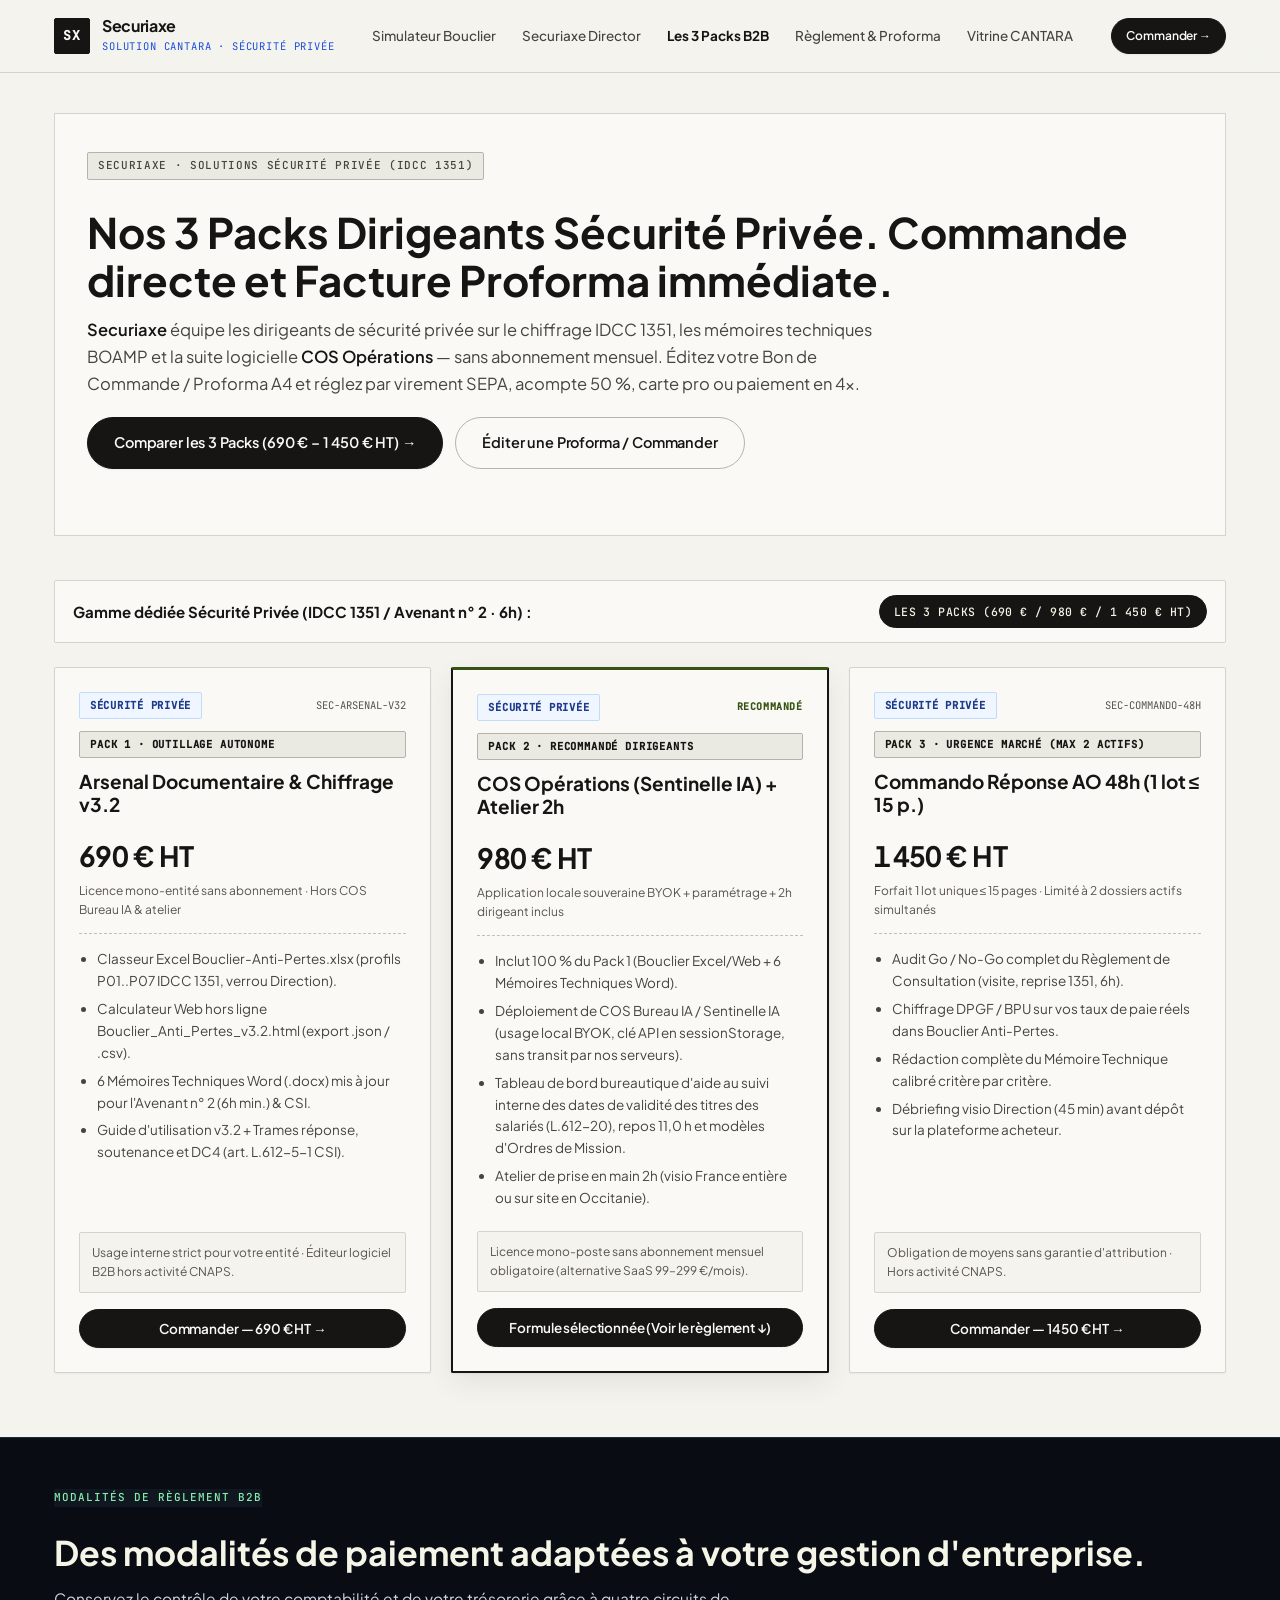
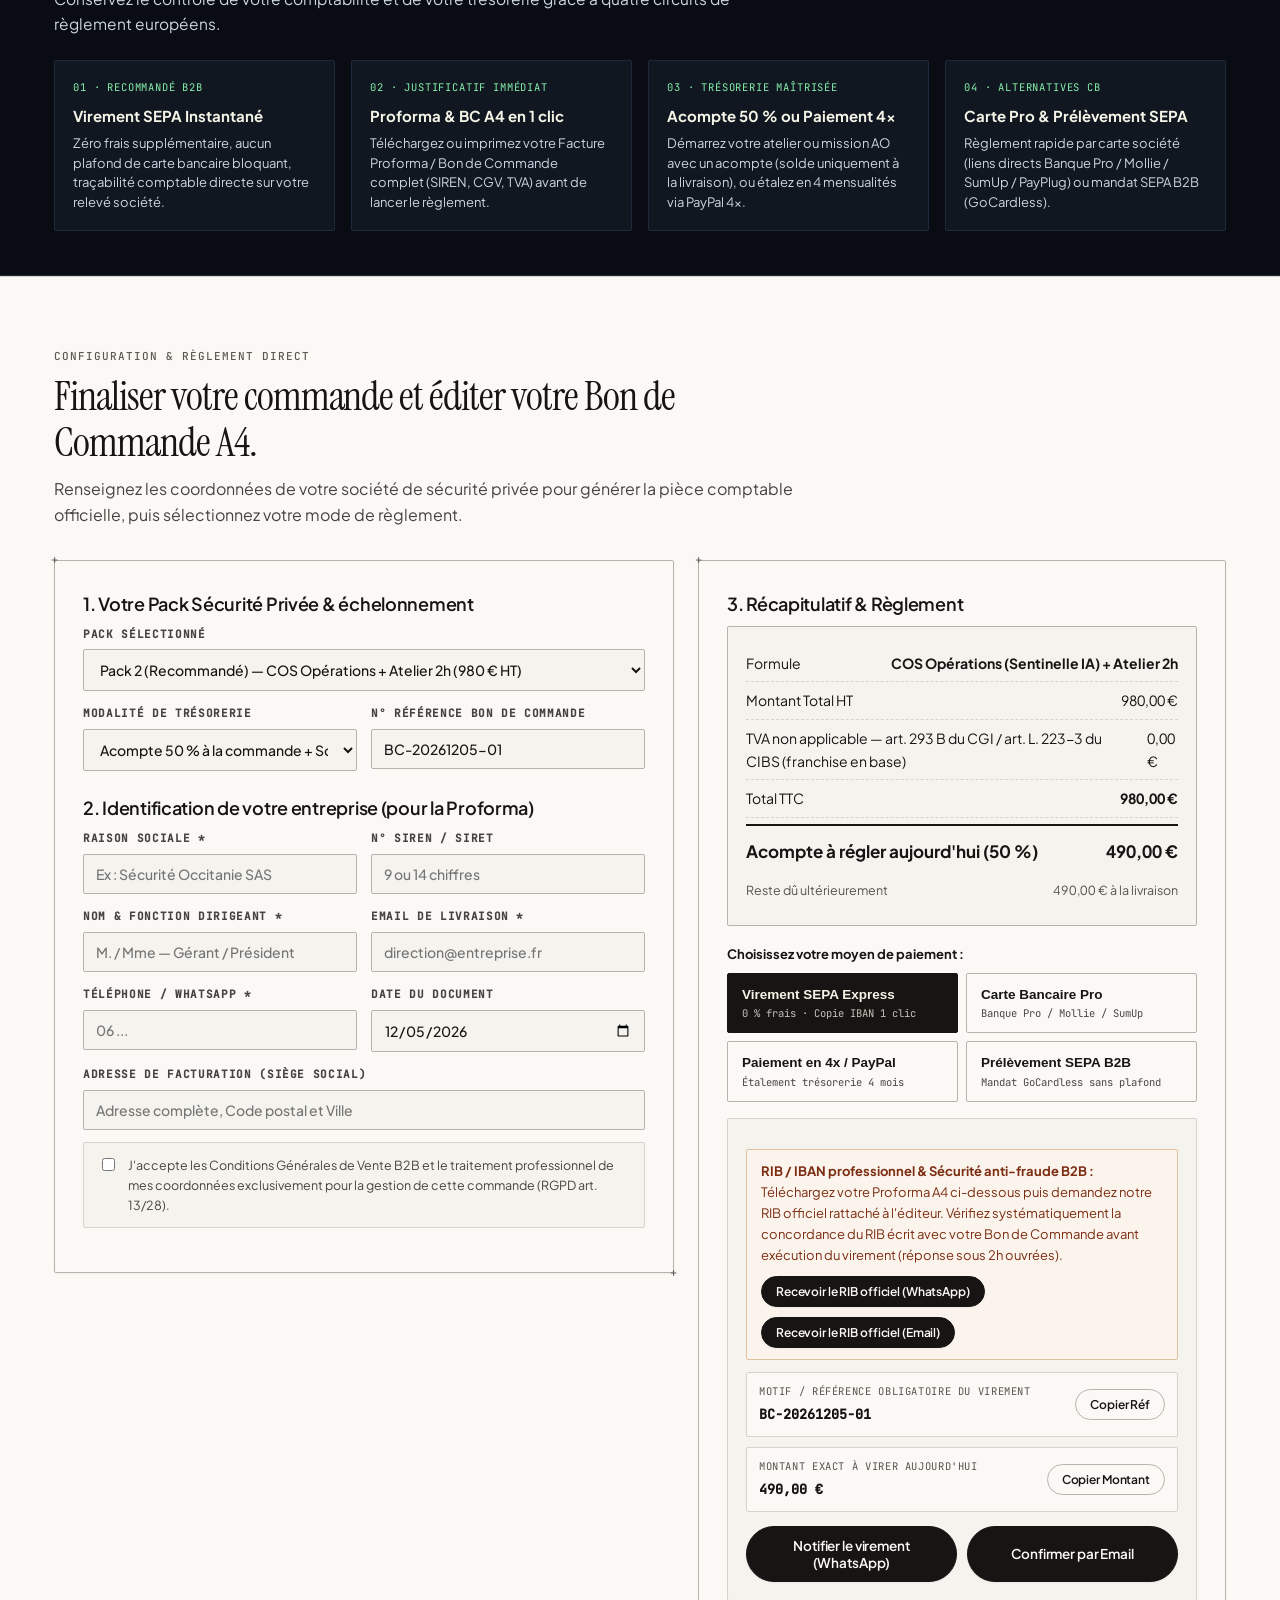
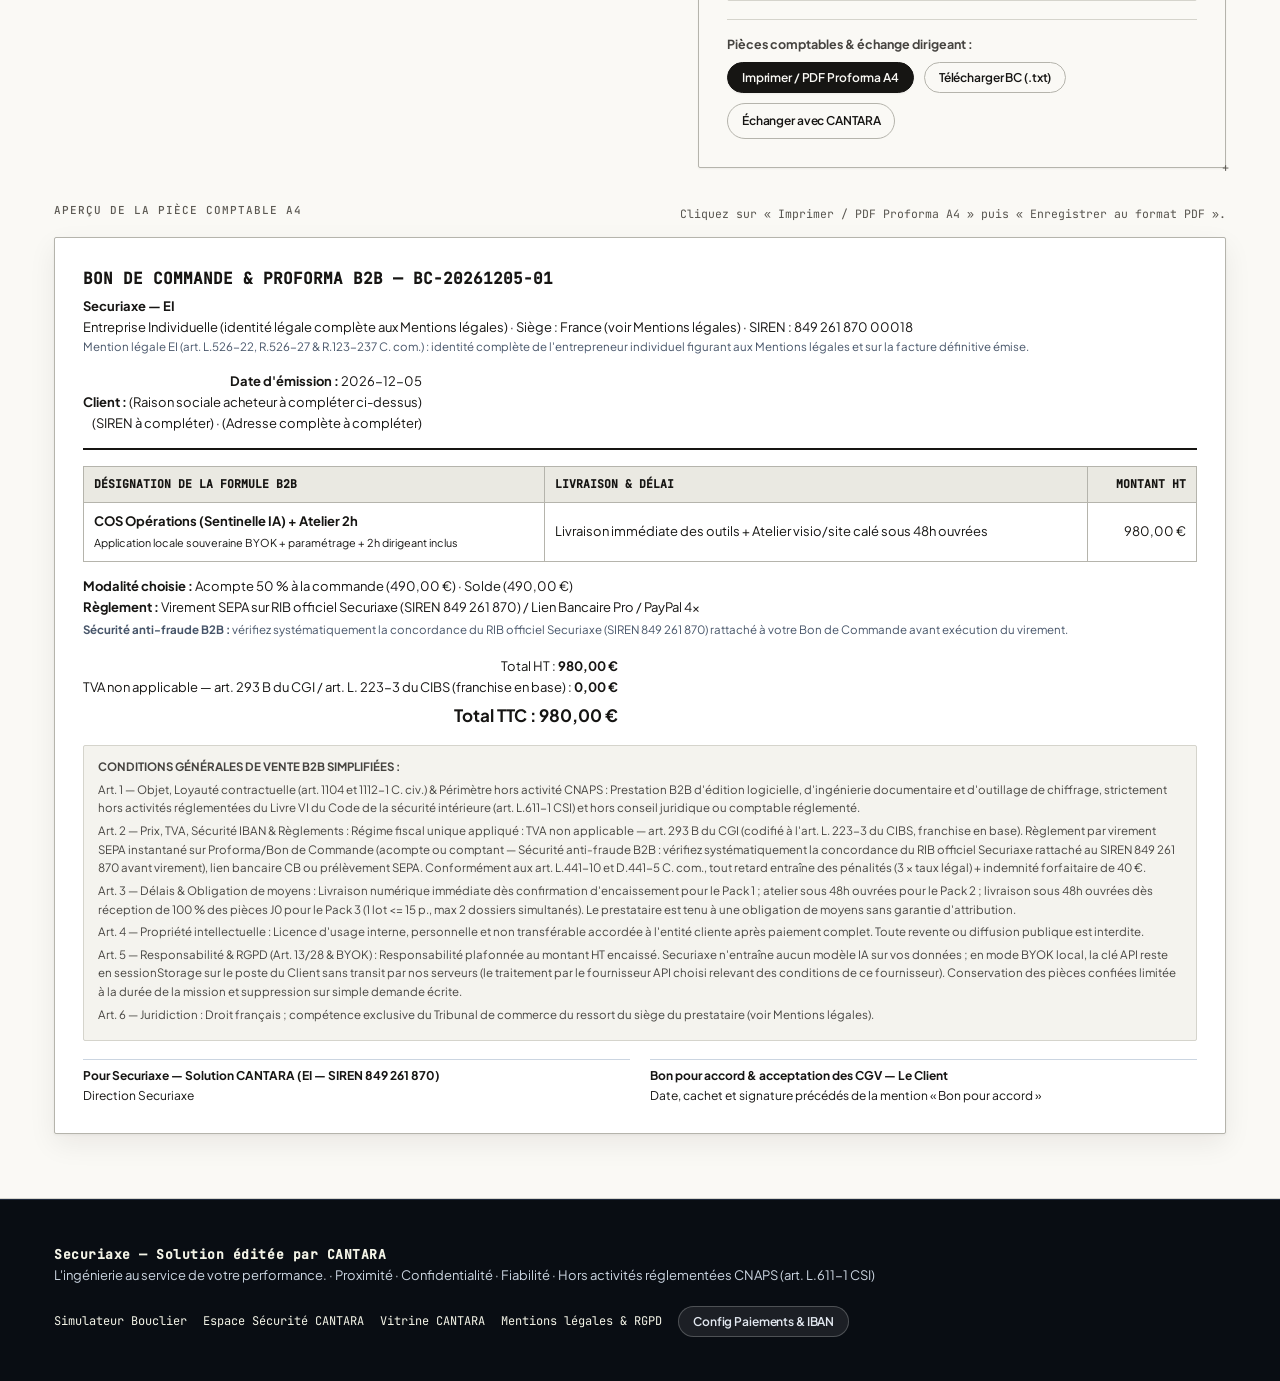
==== commit 21294d09: "feat(sites): alignement boutique Securiaxe et création du site produit indépendant Omnirenov" ====
--- a/sites/boutique/index.html
+++ b/sites/boutique/index.html
@@ -4,10 +4,10 @@
   <meta charset="UTF-8" />
   <meta name="viewport" content="width=device-width, initial-scale=1.0" />
   <meta http-equiv="Content-Security-Policy" content="default-src 'self'; script-src 'self'; style-src 'self' 'unsafe-inline'; img-src 'self' data:; connect-src 'self'; font-src 'self' data:; object-src 'none'; base-uri 'self';" />
-  <title>Securiaxe — Boutique B2B Dirigeants Sécurité Privée &amp; Commande Directe</title>
-  <meta name="description" content="Securiaxe (futur pôle intégré SYNTESIA) équipe les dirigeants de sécurité privée (IDCC 1351 / CSI) : Arsenal Chiffrage &amp; 6 Mémoires AO, suite COS Opérations (Sentinelle IA) et Commando 48h." />
+  <title>Securiaxe (Solution CANTARA) — Offres B2B Dirigeants Sécurité Privée &amp; Proforma</title>
+  <meta name="description" content="Securiaxe, solution éditée par CANTARA pour les dirigeants de sécurité privée (IDCC 1351 / CSI) : Arsenal Chiffrage &amp; 6 Mémoires AO, suite COS Opérations et Commando 48h." />
   <link rel="icon" type="image/svg+xml" href="data:image/svg+xml,%3Csvg xmlns='http://www.w3.org/2000/svg' viewBox='0 0 36 36'%3E%3Crect width='36' height='36' fill='%23161513'/%3E%3Ctext x='50%25' y='54%25' dominant-baseline='middle' text-anchor='middle' fill='%23FAF9F5' font-family='monospace' font-weight='600' font-size='14'%3ESX%3C/text%3E%3C/svg%3E" />
-  <link rel="stylesheet" href="../styles.css" />
+  <link rel="stylesheet" href="styles.css" />
   <link rel="stylesheet" href="boutique.css" />
 </head>
 <body>
@@ -15,19 +15,20 @@
   <!-- En-tête principal -->
   <header class="site-header no-print">
     <div class="container header-inner">
-      <a class="brand" href="../index.html">
+      <a class="brand" href="../cantara-v3/securite-privee.html">
         <div class="brand-mark">SX</div>
         <div class="brand-text">
           <strong>Securiaxe</strong>
-          <span>Solutions Dirigeants Sécurité Privée</span>
+          <span>Solution CANTARA · Sécurité Privée</span>
         </div>
       </a>
 
       <nav class="nav-links" aria-label="Navigation boutique">
-        <a href="../index.html#simulateur">Calculateur IDCC 1351</a>
-        <a href="../agence/securite-privee/index.html">L'Agence Securiaxe</a>
-        <a href="#catalogue" style="color:var(--ink);font-weight:700">Nos 3 Packs B2B</a>
+        <a href="../cantara-v3/securite-privee.html#bouclier">Simulateur Bouclier</a>
+        <a href="../cantara-v3/securite-privee.html#director">Securiaxe Director</a>
+        <a href="#catalogue" style="color:var(--ink);font-weight:700">Les 3 Packs B2B</a>
         <a href="#checkout-section">Règlement &amp; Proforma</a>
+        <a href="../cantara-v3/index.html">Vitrine CANTARA</a>
       </nav>
 
       <div class="header-actions">
@@ -48,15 +49,15 @@
       </div>
 
       <div class="form-grid-2" style="grid-template-columns:repeat(auto-fit,minmax(230px,1fr));gap:10px">
-        <div class="field"><label>Nom de la Banque Pro</label><input id="admBankName" type="text" placeholder="Ex : Qonto / Crédit Agricole / Revolut Pro" /></div>
-        <div class="field"><label>IBAN Officiel (FR76...)</label><input id="admIban" type="text" placeholder="FR76 .... .... .... ...." /></div>
-        <div class="field"><label>Code BIC / SWIFT</label><input id="admBic" type="text" placeholder="Ex : QNTOFRP1XXX" /></div>
-        <div class="field"><label>Lien Carte Bancaire Pro (SumUp / Qonto / Mollie / PayPlug)</label><input id="admCardGlobal" type="url" placeholder="https://pay.sumup.com/..." /></div>
-        <div class="field"><label>Lien PayPal Business / PayPal 4x</label><input id="admPaypal" type="url" placeholder="https://www.paypal.com/paypalme/..." /></div>
-        <div class="field"><label>Lien Mandat / Prélèvement GoCardless</label><input id="admGc" type="url" placeholder="https://pay.gocardless.com/..." /></div>
-        <div class="field"><label>SIREN / SIRET émetteur</label><input id="admSiren" type="text" /></div>
+        <div class="field"><label for="admBankName">Nom de la Banque Pro</label><input id="admBankName" type="text" placeholder="Ex : Qonto / Crédit Agricole / Revolut Pro" /></div>
+        <div class="field"><label for="admIban">IBAN Officiel (FR76...)</label><input id="admIban" type="text" placeholder="FR76 .... .... .... ...." /></div>
+        <div class="field"><label for="admBic">Code BIC / SWIFT</label><input id="admBic" type="text" placeholder="Ex : QNTOFRP1XXX" /></div>
+        <div class="field"><label for="admCardGlobal">Lien Carte Bancaire Pro (SumUp / Qonto / Mollie / PayPlug)</label><input id="admCardGlobal" type="url" placeholder="https://pay.sumup.com/..." /></div>
+        <div class="field"><label for="admPaypal">Lien PayPal Business / PayPal 4x</label><input id="admPaypal" type="url" placeholder="https://www.paypal.com/paypalme/..." /></div>
+        <div class="field"><label for="admGc">Lien Mandat / Prélèvement GoCardless</label><input id="admGc" type="url" placeholder="https://pay.gocardless.com/..." /></div>
+        <div class="field"><label for="admSiren">SIREN / SIRET émetteur</label><input id="admSiren" type="text" /></div>
         <div class="field">
-          <label>Régime TVA unique</label>
+          <label for="admTvaRegime">Régime TVA unique</label>
           <select id="admTvaRegime">
             <option value="293B">Franchise en base — art. 293 B du CGI / art. L. 223-3 du CIBS</option>
             <option value="20">TVA normale 20 %</option>
@@ -199,7 +200,7 @@
 
             <label class="consent-check" style="margin-top:12px">
               <input id="ordRgpdConsent" type="checkbox" />
-              <span>J'accepte les Conditions Générales de Vente B2B et le traitement professionnel de mes coordonnées exclusivement pour cette commande (RGPD art. 13/28 — aucune revente commerciale).</span>
+              <span>J'accepte les Conditions Générales de Vente B2B et le traitement professionnel de mes coordonnées exclusivement pour la gestion de cette commande (RGPD art. 13/28).</span>
             </label>
           </div>
 
@@ -238,8 +239,8 @@
               </div>
             </div>
 
-            <label style="display:block;font-size:13px;font-weight:700;margin-bottom:8px">Choisissez votre moyen de paiement :</label>
-            <div class="pay-tabs" role="tablist">
+            <div style="display:block;font-size:13px;font-weight:700;margin-bottom:8px">Choisissez votre moyen de paiement :</div>
+            <div class="pay-tabs" role="group" aria-label="Moyens de paiement">
               <button id="tabPay_virement" class="pay-tab active" type="button">
                 <strong>Virement SEPA Express</strong>
                 <span>0 % frais &middot; Copie IBAN 1 clic</span>
@@ -296,7 +297,7 @@
 
               <div id="bankPendingBox" class="status-box warn" style="margin-bottom:12px">
                 <strong>RIB / IBAN professionnel &amp; Sécurité anti-fraude B2B :</strong><br />
-                Téléchargez votre Proforma A4 ci-dessous puis demandez notre RIB officiel rattaché au SIREN 849 261 870. Vérifiez systématiquement la concordance du RIB écrit avec votre Bon de Commande avant exécution du virement (réponse &lt; 2h ouvrées).
+                Téléchargez votre Proforma A4 ci-dessous puis demandez notre RIB officiel rattaché à l'éditeur. Vérifiez systématiquement la concordance du RIB écrit avec votre Bon de Commande avant exécution du virement (réponse sous 2h ouvrées).
                 <div class="action-cluster" style="margin-top:10px">
                   <button id="btnAskRibWa" class="btn btn-emerald btn-sm" type="button">Recevoir le RIB officiel (WhatsApp)</button>
                   <button id="btnAskRibMail" class="btn btn-primary btn-sm" type="button">Recevoir le RIB officiel (Email)</button>
@@ -363,7 +364,7 @@
               <div class="action-cluster" style="margin-top:0">
                 <button id="btnPrintProforma" class="btn btn-primary btn-sm" type="button">Imprimer / PDF Proforma A4</button>
                 <button id="btnDownloadProformaTxt" class="btn btn-sm" type="button">Télécharger BC (.txt)</button>
-                <button id="btnOpenCalStore" class="btn btn-sm" type="button">Prendre RDV Dirigeant (Cal.com)</button>
+                <a class="btn btn-sm" href="../cantara-v3/index.html?need=securiaxe#contact">Échanger avec CANTARA</a>
               </div>
             </div>
           </div>
@@ -382,14 +383,14 @@
   <footer class="site-footer no-print">
     <div class="container footer-grid">
       <div>
-        <strong>Securiaxe — Solutions Sécurité Privée</strong><br />
-        <span>Accompagnement dirigeants &amp; suite COS Opérations &middot; Hors activités réglementées CNAPS (art. L.611-1 CSI) &middot; SIREN 849 261 870 &middot; Albi (81)</span>
+        <strong>Securiaxe — Solution éditée par CANTARA</strong><br />
+        <span>L'ingénierie au service de votre performance. &middot; Proximité &middot; Confidentialité &middot; Fiabilité &middot; Hors activités réglementées CNAPS (art. L.611-1 CSI)</span>
       </div>
       <div style="display:flex;gap:16px;align-items:center;flex-wrap:wrap">
-        <a href="../index.html#simulateur">Calculateur IDCC 1351</a>
-        <a href="../agence/securite-privee/index.html">L'Agence Securiaxe</a>
-        <a href="../mentions-legales.html">Mentions légales</a>
-        <a href="../cgv-rgpd.html">CGV &amp; RGPD</a>
+        <a href="../cantara-v3/securite-privee.html#bouclier">Simulateur Bouclier</a>
+        <a href="../cantara-v3/securite-privee.html">Espace Sécurité CANTARA</a>
+        <a href="../cantara-v3/index.html">Vitrine CANTARA</a>
+        <a href="../cantara-v3/mentions.html">Mentions légales &amp; RGPD</a>
         <button id="btnOpenStoreAdmin" class="btn btn-sm" type="button" style="background:rgba(255,255,255,0.08);color:#e2e8f0;border-color:rgba(255,255,255,0.22)">Config Paiements &amp; IBAN</button>
       </div>
     </div>
@@ -397,7 +398,7 @@
 
   <div id="storeToast" class="toast hidden no-print" role="status"></div>
 
-  <script src="../site-config.js"></script>
+  <script src="site-config.js"></script>
   <script src="boutique.js"></script>
 </body>
 </html>
--- a/sites/boutique/styles.css
+++ b/sites/boutique/styles.css
@@ -0,0 +1,1864 @@
+/*
+ * SECURIAXE (Solution CANTARA) — Engineered Editorial Design System v3.0
+ */
+@font-face {
+  font-family: "Instrument Serif";
+  font-style: normal;
+  font-weight: 400;
+  font-display: swap;
+  src: url("../cantara-v3/fonts/instrument-serif-400-normal.woff2") format("woff2");
+}
+@font-face {
+  font-family: "Instrument Serif";
+  font-style: italic;
+  font-weight: 400;
+  font-display: swap;
+  src: url("../cantara-v3/fonts/instrument-serif-400-italic.woff2") format("woff2");
+}
+@font-face {
+  font-family: "Plus Jakarta Sans";
+  font-style: normal;
+  font-weight: 400;
+  font-display: swap;
+  src: url("../cantara-v3/fonts/plus-jakarta-sans-400-normal.woff2") format("woff2");
+}
+@font-face {
+  font-family: "Plus Jakarta Sans";
+  font-style: normal;
+  font-weight: 500;
+  font-display: swap;
+  src: url("../cantara-v3/fonts/plus-jakarta-sans-500-normal.woff2") format("woff2");
+}
+@font-face {
+  font-family: "Plus Jakarta Sans";
+  font-style: normal;
+  font-weight: 600;
+  font-display: swap;
+  src: url("../cantara-v3/fonts/plus-jakarta-sans-600-normal.woff2") format("woff2");
+}
+@font-face {
+  font-family: "Plus Jakarta Sans";
+  font-style: normal;
+  font-weight: 700;
+  font-display: swap;
+  src: url("../cantara-v3/fonts/plus-jakarta-sans-700-normal.woff2") format("woff2");
+}
+@font-face {
+  font-family: "JetBrains Mono";
+  font-style: normal;
+  font-weight: 400;
+  font-display: swap;
+  src: url("../cantara-v3/fonts/jetbrains-mono-400-normal.woff2") format("woff2");
+}
+@font-face {
+  font-family: "JetBrains Mono";
+  font-style: normal;
+  font-weight: 500;
+  font-display: swap;
+  src: url("../cantara-v3/fonts/jetbrains-mono-500-normal.woff2") format("woff2");
+}
+
+:root {
+  /* Surfaces & Canvas (Warm Engineering Paper) */
+  --bg: #F4F3EE;
+  --bg-subtle: #EAE9E2;
+  --surface: #FAF9F5;
+  --surface-tint: #EFEFEA;
+  --frost: rgba(244, 243, 238, 0.92);
+
+  /* Ink Hierarchy (WCAG 2.1/2.2 AA verified >= 4.5:1) */
+  --navy: #161513;
+  --navy-deep: #141413;
+  --navy-soft: #2C2A26;
+  --ink: #161513;
+  --ink-muted: #464440;
+  --ink-soft: #57544E;
+  --marking: #5C5953;
+
+  /* Structural Lines & Blueprint Edges */
+  --border: #D5D4CC;
+  --border-strong: #B5B4AC;
+  --border-dashed: #C2C1B8;
+
+  /* Atmospheric Night Scene (System Theater & Footer) */
+  --night: #090D13;
+  --night-panel: #101720;
+  --night-edge: #1E293B;
+  --cream: #F4F4E7;
+  --cream-muted: #CBD5E1;
+
+  /* Semantic & Engineering Annotations */
+  --accent-fr: #1D4ED8;
+  --emerald: #365314;
+  --emerald-hover: #2E4810;
+  --emerald-bg: #F2F5EA;
+  --emerald-bd: #B7C496;
+  --danger: #991B1B;
+  --danger-bg: #FAF0EE;
+  --danger-bd: #E2B4AD;
+  --warn: #852C0F;
+  --warn-bg: #FBF4EC;
+  --warn-bd: #DFC09F;
+
+  /* Refero Geometry: Square/Crisp Panels (2px) vs Pill Primary Buttons (9999px) */
+  --radius-sm: 2px;
+  --radius: 2px;
+  --radius-lg: 4px;
+  --radius-pill: 9999px;
+
+  /* Architectural Shadows (Cursor / Antimetal Token) */
+  --shadow-sm: 0 1px 2px rgba(22, 21, 19, 0.05);
+  --shadow-md: 0 10px 28px rgba(22, 21, 19, 0.07), 0 1px 3px rgba(22, 21, 19, 0.05);
+  --shadow-lg: rgba(0, 0, 0, 0.22) 0px 28px 70px 0px, rgba(0, 0, 0, 0.12) 0px 14px 32px 0px, rgba(255, 255, 255, 0.08) 0px 0px 0px 1px;
+
+  /* Tri-Dimensional Refero Typography (100% Autonomous Local Stack, 0 external CDN leak) */
+  --font-serif: "Instrument Serif", "Newsreader", "Iowan Old Style", "Palatino Linotype", "Book Antiqua", Palatino, Georgia, serif;
+  --font-sans: "Plus Jakarta Sans", Inter, -apple-system, BlinkMacSystemFont, "Segoe UI", Roboto, "Helvetica Neue", Arial, sans-serif;
+  --font-mono: "JetBrains Mono", ui-monospace, SFMono-Regular, Menlo, Monaco, Consolas, "Liberation Mono", monospace;
+}
+
+*, *::before, *::after {
+  box-sizing: border-box;
+}
+
+html {
+  scroll-behavior: smooth;
+  background-color: var(--bg);
+  color: var(--ink);
+}
+
+section[id] {
+  scroll-margin-top: 84px;
+}
+
+body {
+  margin: 0;
+  background-color: var(--bg);
+  color: var(--ink);
+  font-family: var(--font-sans);
+  font-size: 15.5px;
+  line-height: 1.62;
+  -webkit-font-smoothing: antialiased;
+  overflow-x: clip;
+}
+
+img {
+  max-width: 100%;
+  display: block;
+}
+
+a {
+  color: var(--ink);
+  text-decoration: none;
+  transition: color 0.15s ease;
+}
+
+a:hover {
+  color: var(--accent-fr);
+  text-decoration: underline;
+  text-underline-offset: 4px;
+}
+
+code, .mono {
+  font-family: var(--font-mono);
+  font-size: 0.9em;
+}
+
+.num {
+  font-variant-numeric: tabular-nums;
+}
+
+.font-editorial-italic {
+  font-family: var(--font-serif);
+  font-style: italic;
+  font-weight: 400;
+}
+
+.container {
+  width: 100%;
+  max-width: 1220px;
+  margin: 0 auto;
+  padding: 0 24px;
+}
+
+.hidden {
+  display: none !important;
+}
+
+/* ================= TOP TECHNICAL BAR (REFERO ANTIMETAL) ================= */
+.tech-topbar {
+  background-color: var(--bg-subtle);
+  border-bottom: 1px solid var(--border);
+  padding: 7px 0;
+  font-family: var(--font-mono);
+  font-size: 11px;
+  font-weight: 500;
+  letter-spacing: 0.08em;
+  text-transform: uppercase;
+  color: var(--ink-muted);
+}
+
+.tech-topbar-inner {
+  display: flex;
+  align-items: center;
+  justify-content: space-between;
+  flex-wrap: wrap;
+  gap: 10px;
+}
+
+.tech-topbar-left {
+  display: flex;
+  align-items: center;
+  gap: 8px;
+}
+
+.tech-dot {
+  width: 6px;
+  height: 6px;
+  border-radius: 50%;
+  background-color: var(--accent-fr);
+  display: inline-block;
+  flex-shrink: 0;
+}
+
+.tech-topbar-right {
+  display: flex;
+  align-items: center;
+  gap: 16px;
+  color: var(--ink-soft);
+}
+
+/* ================= HEADER (FROSTED NAVIGATION) ================= */
+.site-header {
+  position: sticky;
+  top: 0;
+  z-index: 50;
+  background: var(--frost);
+  backdrop-filter: blur(12px);
+  -webkit-backdrop-filter: blur(12px);
+  border-bottom: 1px solid var(--border);
+}
+
+.header-inner {
+  display: flex;
+  align-items: center;
+  justify-content: space-between;
+  gap: 16px;
+  min-height: 72px;
+}
+
+.brand {
+  display: flex;
+  align-items: center;
+  gap: 12px;
+  text-decoration: none !important;
+  flex-shrink: 0;
+}
+
+.brand-mark {
+  width: 36px;
+  height: 36px;
+  border-radius: 2px;
+  background: var(--ink);
+  color: var(--surface);
+  border: 1px solid var(--ink);
+  display: grid;
+  place-items: center;
+  font-family: var(--font-mono);
+  font-weight: 600;
+  font-size: 13px;
+  letter-spacing: 0.06em;
+}
+
+.brand-text strong {
+  display: block;
+  font-size: 16px;
+  font-weight: 700;
+  letter-spacing: -0.02em;
+  color: var(--ink);
+  line-height: 1.15;
+}
+
+.brand-text span {
+  display: block;
+  font-family: var(--font-mono);
+  font-size: 10.5px;
+  text-transform: uppercase;
+  letter-spacing: 0.08em;
+  color: var(--accent-fr);
+  margin-top: 2px;
+  white-space: nowrap;
+}
+
+.nav-links {
+  display: flex;
+  align-items: center;
+  gap: 26px;
+  white-space: nowrap;
+}
+
+.nav-links a {
+  font-size: 13.5px;
+  font-weight: 500;
+  color: var(--ink-muted);
+  transition: color 0.15s ease;
+}
+
+.nav-links a:hover {
+  color: var(--ink);
+  text-decoration: none;
+}
+
+.header-actions {
+  display: flex;
+  align-items: center;
+  gap: 10px;
+  flex-shrink: 0;
+  white-space: nowrap;
+}
+
+.slot-pill {
+  font-family: var(--font-mono);
+  font-size: 10.5px;
+  font-weight: 600;
+  text-transform: uppercase;
+  letter-spacing: 0.07em;
+  padding: 5px 10px;
+  border-radius: var(--radius-sm);
+  background: var(--emerald-bg);
+  color: var(--emerald);
+  border: 1px solid var(--emerald-bd);
+  white-space: nowrap;
+}
+
+.slot-pill.full {
+  background: var(--warn-bg);
+  color: var(--warn);
+  border-color: var(--warn-bd);
+}
+
+/* ================= BUTTONS (ELEVENLABS PILL VS BRACKETED SECONDARY) ================= */
+.btn {
+  display: inline-flex;
+  align-items: center;
+  justify-content: center;
+  gap: 8px;
+  border-radius: var(--radius-pill);
+  border: 1px solid var(--border-strong);
+  background: var(--surface);
+  color: var(--ink);
+  font-family: var(--font-sans);
+  font-size: 13.5px;
+  font-weight: 600;
+  letter-spacing: -0.01em;
+  padding: 10px 18px;
+  cursor: pointer;
+  transition: all 0.18s ease;
+  text-decoration: none !important;
+}
+
+.btn:hover {
+  background: var(--bg-subtle);
+  border-color: var(--ink);
+  color: var(--ink);
+  transform: translateY(-1px);
+}
+
+.btn:active {
+  transform: translateY(0);
+}
+
+.btn-primary {
+  background: var(--ink);
+  border-color: var(--ink);
+  color: var(--surface);
+  box-shadow: var(--shadow-sm);
+}
+
+.btn-primary:hover {
+  background: var(--navy-soft);
+  border-color: var(--navy-soft);
+  color: #ffffff;
+  box-shadow: var(--shadow-md);
+}
+
+.btn-emerald {
+  background: var(--ink);
+  border-color: var(--ink);
+  color: var(--surface);
+  box-shadow: var(--shadow-sm);
+}
+
+.btn-emerald:hover {
+  background: var(--accent-fr);
+  border-color: var(--accent-fr);
+  color: #ffffff;
+  box-shadow: var(--shadow-md);
+}
+
+.btn-lg {
+  padding: 13px 26px;
+  font-size: 14.5px;
+}
+
+.btn-sm {
+  padding: 7px 14px;
+  font-size: 12px;
+}
+
+/* ================= BANNERS & DRAWER ================= */
+.config-banner {
+  background: var(--warn-bg);
+  border-bottom: 1px solid var(--warn-bd);
+  color: var(--warn);
+  font-size: 12.5px;
+  padding: 9px 0;
+}
+
+.config-banner-inner {
+  display: flex;
+  justify-content: space-between;
+  align-items: center;
+  flex-wrap: wrap;
+  gap: 10px;
+}
+
+.admin-drawer {
+  background: var(--surface);
+  border-bottom: 2px solid var(--ink);
+  padding: 24px 0;
+  box-shadow: var(--shadow-md);
+}
+
+/* ================= HERO ARCHITECTURAL (REFERO EDITORIAL PAPER) ================= */
+.hero {
+  padding: 44px 0 52px;
+  border-bottom: 1px solid var(--border);
+}
+
+.hero-frame {
+  position: relative;
+  background: var(--surface);
+  border: 1px solid var(--border);
+  padding: 44px;
+}
+
+.hero-grid {
+  display: grid;
+  grid-template-columns: 1.15fr 0.85fr;
+  gap: 40px;
+  align-items: center;
+}
+
+.eyebrow {
+  display: inline-flex;
+  align-items: center;
+  gap: 8px;
+  font-family: var(--font-mono);
+  font-size: 11px;
+  font-weight: 500;
+  letter-spacing: 0.06em;
+  text-transform: uppercase;
+  color: var(--ink-muted);
+  background: var(--bg-subtle);
+  border: 1px solid var(--border-strong);
+  border-radius: var(--radius-sm);
+  padding: 4px 10px;
+  margin-bottom: 18px;
+}
+
+.hero h1 {
+  margin: 0 0 18px;
+  font-family: var(--font-serif);
+  font-size: clamp(36px, 4.4vw, 56px);
+  font-weight: 400;
+  line-height: 1.06;
+  letter-spacing: -0.03em;
+  color: var(--ink);
+}
+
+.hero-lead {
+  margin: 0 0 26px;
+  font-size: 16.5px;
+  line-height: 1.65;
+  color: var(--ink-muted);
+  max-width: 610px;
+}
+
+.hero-lead b {
+  color: var(--ink);
+  font-weight: 600;
+}
+
+.hero-cta-row {
+  display: flex;
+  flex-wrap: wrap;
+  gap: 12px;
+  margin-bottom: 30px;
+}
+
+.trust-strip {
+  display: grid;
+  grid-template-columns: repeat(3, 1fr);
+  gap: 16px;
+  padding-top: 22px;
+  border-top: 1px solid var(--border);
+}
+
+.trust-item {
+  position: relative;
+  padding-left: 12px;
+  border-left: 2px solid var(--border-strong);
+}
+
+.trust-item strong {
+  display: block;
+  font-family: var(--font-mono);
+  font-size: 19px;
+  font-weight: 600;
+  color: var(--ink);
+  font-variant-numeric: tabular-nums;
+  line-height: 1.2;
+}
+
+.trust-item strong.is-danger {
+  color: var(--danger);
+}
+
+.trust-item strong.is-ok {
+  color: var(--emerald);
+}
+
+.trust-item span {
+  display: block;
+  font-size: 12px;
+  color: var(--ink-soft);
+  margin-top: 4px;
+  line-height: 1.35;
+}
+
+/* Atmospheric Night System Window in Hero */
+.hero-visual-card {
+  position: relative;
+  background: var(--night-panel);
+  color: var(--cream);
+  border: 1px solid var(--night-edge);
+  border-radius: var(--radius-lg);
+  overflow: hidden;
+  box-shadow: var(--shadow-lg);
+}
+
+.hero-window-bar {
+  display: flex;
+  align-items: center;
+  justify-content: space-between;
+  padding: 9px 14px;
+  background: var(--night);
+  border-bottom: 1px solid var(--night-edge);
+  font-family: var(--font-mono);
+  font-size: 10.5px;
+  letter-spacing: 0.08em;
+  text-transform: uppercase;
+  color: var(--cream-muted);
+}
+
+.hero-window-dots {
+  display: flex;
+  gap: 6px;
+}
+
+.hero-window-dots i {
+  width: 8px;
+  height: 8px;
+  border-radius: 50%;
+  background: #334155;
+  display: inline-block;
+}
+
+.hero-img-wrap {
+  aspect-ratio: 16 / 10;
+  background: var(--night);
+  overflow: hidden;
+  border-bottom: 1px solid var(--night-edge);
+}
+
+.hero-img-wrap img {
+  width: 100%;
+  height: 100%;
+  object-fit: cover;
+}
+
+.hero-proof-footer {
+  padding: 14px 18px;
+  background: var(--night-panel);
+}
+
+.proof-line {
+  display: flex;
+  justify-content: space-between;
+  align-items: baseline;
+  gap: 8px;
+  padding: 6px 0;
+  font-size: 12.5px;
+  border-bottom: 1px dashed var(--border-dashed);
+}
+
+.hero-proof-footer .proof-line {
+  border-bottom-color: var(--night-edge);
+}
+
+.proof-line:last-child {
+  border-bottom: 0;
+}
+
+.proof-line span {
+  color: var(--ink-muted);
+}
+
+.hero-proof-footer .proof-line span {
+  color: var(--cream-muted);
+}
+
+.proof-line b {
+  font-family: var(--font-mono);
+  font-size: 12px;
+  color: var(--ink);
+  font-variant-numeric: tabular-nums;
+}
+
+.hero-proof-footer .proof-line b {
+  color: var(--cream);
+}
+
+.proof-line b.neg {
+  color: var(--danger);
+}
+
+.proof-line b.pos {
+  color: #A3E635;
+}
+
+/* ================= SECTIONS & HEADINGS ================= */
+.section {
+  padding: 64px 0;
+}
+
+.section-white {
+  background: var(--surface);
+  border-top: 1px solid var(--border);
+  border-bottom: 1px solid var(--border);
+}
+
+.section-head {
+  max-width: 780px;
+  margin-bottom: 32px;
+}
+
+.section-tag {
+  display: inline-block;
+  font-family: var(--font-mono);
+  font-size: 11px;
+  font-weight: 500;
+  text-transform: uppercase;
+  letter-spacing: 0.09em;
+  color: var(--marking);
+  margin-bottom: 8px;
+}
+
+.section-head h2 {
+  margin: 0 0 10px;
+  font-family: var(--font-serif);
+  font-size: clamp(28px, 3.2vw, 42px);
+  font-weight: 400;
+  line-height: 1.12;
+  letter-spacing: -0.025em;
+  color: var(--ink);
+}
+
+.section-head p {
+  margin: 0;
+  color: var(--ink-muted);
+  font-size: 16px;
+}
+
+/* ================= LEGAL BOUNDARY BAND ================= */
+.legal-callout {
+  background: var(--surface);
+  border: 1px solid var(--border);
+  border-left: 3px solid var(--ink);
+  border-radius: var(--radius-sm);
+  padding: 14px 18px;
+  font-size: 13px;
+  color: var(--ink-muted);
+  margin-bottom: 28px;
+}
+
+.legal-callout strong {
+  color: var(--ink);
+  font-family: var(--font-mono);
+  font-size: 11.5px;
+  text-transform: uppercase;
+  letter-spacing: 0.05em;
+}
+
+/* ================= SIMULATOR (REFERO ENGINEERING WORKBENCH) ================= */
+.sim-shell {
+  position: relative;
+  background: var(--surface);
+  border: 1px solid var(--border-strong);
+  border-radius: var(--radius);
+  box-shadow: var(--shadow-md);
+}
+
+.sim-topbar {
+  background: var(--night);
+  color: var(--cream);
+  border-bottom: 1px solid var(--night-edge);
+  padding: 16px 24px;
+  display: flex;
+  justify-content: space-between;
+  align-items: center;
+  flex-wrap: wrap;
+  gap: 14px;
+}
+
+.sim-topbar-title {
+  display: flex;
+  align-items: center;
+  gap: 10px;
+}
+
+.sim-topbar-code {
+  font-family: var(--font-mono);
+  font-size: 11px;
+  letter-spacing: 0.08em;
+  text-transform: uppercase;
+  color: var(--cream-muted);
+  padding: 2px 7px;
+  border: 1px solid var(--night-edge);
+  background: var(--night-panel);
+}
+
+.sim-topbar h3 {
+  margin: 0;
+  font-size: 15.5px;
+  font-weight: 600;
+  letter-spacing: -0.01em;
+  color: var(--cream);
+}
+
+.preset-row {
+  display: flex;
+  flex-wrap: wrap;
+  gap: 8px;
+}
+
+.preset-btn {
+  background: var(--night-panel);
+  color: var(--cream-muted);
+  border: 1px solid var(--night-edge);
+  border-radius: var(--radius-pill);
+  padding: 6px 13px;
+  font-family: var(--font-mono);
+  font-size: 11.5px;
+  font-weight: 500;
+  cursor: pointer;
+  transition: all 0.15s ease;
+}
+
+.preset-btn:hover {
+  color: var(--cream);
+  border-color: var(--cream-muted);
+}
+
+.preset-btn.active {
+  background: var(--cream);
+  color: var(--night);
+  border-color: var(--cream);
+  font-weight: 600;
+}
+
+.sim-body {
+  display: grid;
+  grid-template-columns: 1fr 1.05fr;
+  gap: 28px;
+  padding: 28px;
+}
+
+.sim-controls {
+  display: grid;
+  grid-template-columns: 1fr 1fr;
+  gap: 16px;
+}
+
+.sim-controls .full-span {
+  grid-column: 1 / -1;
+}
+
+.field {
+  display: flex;
+  flex-direction: column;
+  gap: 6px;
+}
+
+.field label {
+  font-family: var(--font-mono);
+  font-size: 11px;
+  font-weight: 600;
+  text-transform: uppercase;
+  letter-spacing: 0.06em;
+  color: var(--ink-muted);
+}
+
+.field input,
+.field select,
+.field textarea {
+  width: 100%;
+  border: 1px solid var(--border-strong);
+  background: var(--bg);
+  color: var(--ink);
+  border-radius: var(--radius-sm);
+  padding: 10px 12px;
+  font-size: 14px;
+  font-weight: 500;
+  font-family: var(--font-sans);
+  transition: border-color 0.15s ease, background-color 0.15s ease;
+}
+
+.field input:focus,
+.field select:focus,
+.field textarea:focus {
+  outline: none;
+  border-color: var(--ink);
+  background: #ffffff;
+}
+
+.sim-results {
+  background: var(--bg);
+  border: 1px solid var(--border);
+  border-radius: var(--radius-sm);
+  padding: 22px;
+  display: flex;
+  flex-direction: column;
+  justify-content: space-between;
+  gap: 18px;
+}
+
+.verdict-box {
+  border-radius: var(--radius-sm);
+  padding: 16px 18px;
+  border: 1px solid var(--border-strong);
+  border-left-width: 4px;
+}
+
+.verdict-box.ok {
+  background: var(--emerald-bg);
+  border-color: var(--emerald-bd);
+  border-left-color: var(--emerald);
+  color: #1A2E05;
+}
+
+.verdict-box.warn {
+  background: var(--warn-bg);
+  border-color: var(--warn-bd);
+  border-left-color: var(--warn);
+  color: #7C2D12;
+}
+
+.verdict-box.err {
+  background: var(--danger-bg);
+  border-color: var(--danger-bd);
+  border-left-color: var(--danger);
+  color: #7F1D1D;
+}
+
+.verdict-tag {
+  font-family: var(--font-mono);
+  font-size: 11px;
+  font-weight: 600;
+  letter-spacing: 0.08em;
+  text-transform: uppercase;
+  margin-bottom: 6px;
+}
+
+.verdict-big {
+  font-family: var(--font-mono);
+  font-size: 28px;
+  font-weight: 700;
+  font-variant-numeric: tabular-nums;
+  letter-spacing: -0.02em;
+  line-height: 1.15;
+}
+
+.kpi-grid {
+  display: grid;
+  grid-template-columns: repeat(2, 1fr);
+  gap: 12px;
+}
+
+.kpi-card {
+  background: var(--surface);
+  border: 1px solid var(--border);
+  border-radius: var(--radius-sm);
+  padding: 12px 14px;
+}
+
+.kpi-card span {
+  display: block;
+  font-family: var(--font-mono);
+  font-size: 10.5px;
+  text-transform: uppercase;
+  letter-spacing: 0.06em;
+  color: var(--ink-soft);
+  font-weight: 500;
+}
+
+.kpi-card strong {
+  display: block;
+  font-family: var(--font-mono);
+  font-size: 17.5px;
+  font-weight: 600;
+  color: var(--ink);
+  margin-top: 4px;
+  font-variant-numeric: tabular-nums;
+}
+
+.bar-meter {
+  background: var(--surface);
+  border: 1px solid var(--border);
+  border-radius: var(--radius-sm);
+  padding: 14px 16px;
+}
+
+.bar-row {
+  margin-bottom: 10px;
+}
+
+.bar-row:last-child {
+  margin-bottom: 0;
+}
+
+.bar-row-head {
+  display: flex;
+  justify-content: space-between;
+  font-family: var(--font-mono);
+  font-size: 11.5px;
+  font-weight: 500;
+  color: var(--ink-muted);
+  margin-bottom: 5px;
+}
+
+.bar-track {
+  height: 8px;
+  border-radius: 1px;
+  background: var(--bg-subtle);
+  overflow: hidden;
+}
+
+.bar-fill {
+  height: 100%;
+  border-radius: 1px;
+  transition: width 0.25s ease;
+}
+
+.bar-fill.cost {
+  background: var(--ink);
+}
+
+.bar-fill.price-ok {
+  background: var(--emerald);
+}
+
+.bar-fill.price-bad {
+  background: var(--danger);
+}
+
+.avenant-banner {
+  margin-top: 18px;
+  background: var(--surface);
+  border: 1px dashed var(--border-strong);
+  border-radius: var(--radius-sm);
+  padding: 16px 20px;
+  display: flex;
+  justify-content: space-between;
+  align-items: center;
+  flex-wrap: wrap;
+  gap: 14px;
+  font-size: 13.5px;
+  color: var(--ink-muted);
+}
+
+.avenant-banner strong {
+  color: var(--ink);
+}
+
+/* ================= X-RAY TABS ================= */
+.tabs-bar {
+  display: flex;
+  flex-wrap: wrap;
+  gap: 8px;
+  margin-bottom: 18px;
+}
+
+.tab-btn {
+  border: 1px solid var(--border-strong);
+  background: var(--bg);
+  color: var(--ink-muted);
+  border-radius: var(--radius-pill);
+  padding: 9px 16px;
+  font-family: var(--font-mono);
+  font-size: 12px;
+  font-weight: 600;
+  cursor: pointer;
+}
+
+.tab-btn.active {
+  background: var(--ink);
+  border-color: var(--ink);
+  color: var(--surface);
+}
+
+.xray-panel {
+  background: var(--bg);
+  border: 1px solid var(--border);
+  border-radius: var(--radius);
+  padding: 24px;
+  display: grid;
+  grid-template-columns: 1.2fr 0.8fr;
+  gap: 24px;
+}
+
+.check-list {
+  margin: 0;
+  padding-left: 18px;
+  color: var(--ink-muted);
+}
+
+.check-list li {
+  margin-bottom: 8px;
+}
+
+.spec-box {
+  background: var(--surface);
+  border: 1px solid var(--border);
+  border-radius: var(--radius-sm);
+  padding: 16px 18px;
+  font-size: 13px;
+}
+
+.spec-box h4 {
+  margin: 0 0 10px;
+  color: var(--ink);
+  font-family: var(--font-mono);
+  font-size: 12px;
+  text-transform: uppercase;
+  letter-spacing: 0.07em;
+}
+
+.boundary-grid {
+  display: grid;
+  grid-template-columns: 1fr 1fr;
+  gap: 18px;
+  margin-top: 24px;
+}
+
+.boundary-card {
+  background: var(--surface);
+  border: 1px solid var(--border);
+  border-radius: var(--radius-sm);
+  padding: 18px 20px;
+}
+
+.boundary-card.in {
+  border-top: 3px solid var(--emerald);
+}
+
+.boundary-card.out {
+  border-top: 3px solid var(--danger);
+}
+
+.boundary-card h4 {
+  margin: 0 0 10px;
+  font-size: 15px;
+}
+
+/* ================= PRICING CARDS & PRESENTATION COS ================= */
+.offers-grid {
+  display: grid;
+  grid-template-columns: repeat(3, 1fr);
+  gap: 18px;
+  align-items: stretch;
+}
+
+.offer-card {
+  background: var(--surface);
+  border: 1px solid var(--border);
+  border-radius: var(--radius);
+  padding: 24px;
+  box-shadow: var(--shadow-sm);
+  display: flex;
+  flex-direction: column;
+  justify-content: space-between;
+  position: relative;
+}
+
+.offer-card.featured {
+  border: 2px solid var(--ink);
+  box-shadow: var(--shadow-md);
+}
+
+.offer-badge {
+  display: inline-block;
+  font-family: var(--font-mono);
+  font-size: 10.5px;
+  font-weight: 600;
+  text-transform: uppercase;
+  letter-spacing: 0.08em;
+  padding: 4px 10px;
+  border-radius: var(--radius-sm);
+  background: var(--bg-subtle);
+  border: 1px solid var(--border-strong);
+  color: var(--ink);
+  margin-bottom: 12px;
+}
+
+.offer-card.featured .offer-badge {
+  background: var(--emerald-bg);
+  border-color: var(--emerald-bd);
+  color: var(--emerald);
+}
+
+.offer-card h3 {
+  margin: 0 0 6px;
+  font-family: var(--font-serif);
+  font-size: 24px;
+  font-weight: 400;
+  color: var(--ink);
+}
+
+.offer-price {
+  font-family: var(--font-mono);
+  font-size: 26px;
+  font-weight: 700;
+  color: var(--ink);
+  margin: 10px 0 4px;
+  font-variant-numeric: tabular-nums;
+}
+
+.offer-price small {
+  display: block;
+  font-family: var(--font-sans);
+  font-size: 12px;
+  font-weight: 500;
+  color: var(--ink-soft);
+}
+
+.offer-ul {
+  margin: 14px 0 16px;
+  padding-left: 18px;
+  font-size: 14px;
+  color: var(--ink-muted);
+}
+
+.offer-ul li {
+  margin-bottom: 8px;
+}
+
+.offer-ul b {
+  color: var(--ink);
+}
+
+.offer-scope {
+  background: var(--bg);
+  border: 1px dashed var(--border-strong);
+  border-radius: var(--radius-sm);
+  padding: 10px 12px;
+  font-size: 12px;
+  color: var(--ink-muted);
+  margin-bottom: 16px;
+}
+
+.saas-banner {
+  position: relative;
+  margin-top: 20px;
+  background: var(--surface);
+  border: 1px solid var(--border-strong);
+  border-radius: var(--radius);
+  padding: 24px 28px;
+  font-size: 14.5px;
+  color: var(--ink-muted);
+}
+
+.saas-banner::before,
+.saas-banner::after {
+  content: "+";
+  position: absolute;
+  font-family: var(--font-mono);
+  font-size: 12px;
+  line-height: 1;
+  color: var(--marking);
+  pointer-events: none;
+}
+
+.saas-banner::before {
+  top: -7px;
+  left: -4px;
+}
+
+.saas-banner::after {
+  bottom: -7px;
+  right: -4px;
+}
+
+.saas-banner > strong {
+  display: block;
+  font-family: var(--font-mono);
+  font-size: 11.5px;
+  text-transform: uppercase;
+  letter-spacing: 0.08em;
+  color: var(--accent-fr);
+  margin-bottom: 10px;
+}
+
+/* ================= FUNNEL STEPPER & FORMS ================= */
+.stepper {
+  display: grid;
+  grid-template-columns: repeat(3, 1fr);
+  gap: 10px;
+  margin-bottom: 20px;
+}
+
+.step-pill {
+  background: var(--surface);
+  border: 1px solid var(--border);
+  border-radius: var(--radius-sm);
+  padding: 12px 14px;
+  font-size: 13px;
+  color: var(--ink-muted);
+  display: flex;
+  align-items: center;
+  gap: 10px;
+}
+
+.step-pill.active {
+  border-color: var(--ink);
+  background: var(--ink);
+  color: var(--surface);
+}
+
+.step-num {
+  width: 24px;
+  height: 24px;
+  border-radius: var(--radius-sm);
+  background: var(--bg-subtle);
+  color: var(--ink);
+  font-family: var(--font-mono);
+  font-weight: 700;
+  font-size: 12px;
+  display: grid;
+  place-items: center;
+  flex-shrink: 0;
+}
+
+.step-pill.active .step-num {
+  background: var(--accent-fr);
+  color: #fff;
+}
+
+.funnel-grid {
+  display: grid;
+  grid-template-columns: 1fr;
+  gap: 22px;
+  margin-bottom: 24px;
+}
+
+.panel-card {
+  position: relative;
+  background: var(--surface);
+  border: 1px solid var(--border-strong);
+  border-radius: var(--radius);
+  padding: 28px;
+  box-shadow: var(--shadow-sm);
+}
+
+.panel-card::before,
+.panel-card::after {
+  content: "+";
+  position: absolute;
+  font-family: var(--font-mono);
+  font-size: 12px;
+  line-height: 1;
+  color: var(--marking);
+  pointer-events: none;
+}
+
+.panel-card::before {
+  top: -7px;
+  left: -4px;
+}
+
+.panel-card::after {
+  bottom: -7px;
+  right: -4px;
+}
+
+.panel-card h1 {
+  font-family: var(--font-serif);
+  font-size: clamp(28px, 3vw, 38px);
+  font-weight: 400;
+  letter-spacing: -0.025em;
+  line-height: 1.15;
+  color: var(--ink);
+  margin: 0 0 12px;
+}
+
+.panel-card h2 {
+  font-family: var(--font-serif);
+  font-size: 24px;
+  font-weight: 400;
+  letter-spacing: -0.02em;
+  color: var(--ink);
+  margin: 24px 0 8px;
+  padding-top: 16px;
+  border-top: 1px solid var(--border);
+}
+
+.panel-card h3 {
+  margin: 0 0 8px;
+  font-size: 18px;
+  font-weight: 600;
+  letter-spacing: -0.015em;
+  color: var(--ink);
+}
+
+.form-grid-2 {
+  display: grid;
+  grid-template-columns: 1fr 1fr;
+  gap: 14px;
+}
+
+.consent-check {
+  display: flex;
+  align-items: flex-start;
+  gap: 10px;
+  background: var(--bg);
+  border: 1px solid var(--border);
+  border-radius: var(--radius-sm);
+  padding: 12px 14px;
+  margin: 16px 0;
+  font-size: 12.5px;
+  color: var(--ink-muted);
+}
+
+.consent-check input {
+  width: auto;
+  margin-top: 3px;
+}
+
+.action-cluster {
+  display: flex;
+  flex-wrap: wrap;
+  gap: 10px;
+  margin-top: 14px;
+}
+
+.status-box {
+  margin-top: 12px;
+  border-radius: var(--radius-sm);
+  padding: 11px 14px;
+  font-size: 13px;
+}
+
+.status-box.ok {
+  background: var(--emerald-bg);
+  color: #1A2E05;
+  border: 1px solid var(--emerald-bd);
+}
+
+.status-box.warn {
+  background: var(--warn-bg);
+  color: #7C2D12;
+  border: 1px solid var(--warn-bd);
+}
+
+.status-box.err {
+  background: var(--danger-bg);
+  color: #7F1D1D;
+  border: 1px solid var(--danger-bd);
+}
+
+/* ================= BON DE COMMANDE A4 ================= */
+.bc-sheet {
+  background: #ffffff;
+  color: var(--ink);
+  border: 1px solid var(--border-strong);
+  border-radius: var(--radius);
+  padding: 28px;
+  box-shadow: var(--shadow-md);
+  font-size: 13px;
+}
+
+.bc-head {
+  display: flex;
+  justify-content: space-between;
+  flex-wrap: wrap;
+  gap: 14px;
+  border-bottom: 2px solid var(--ink);
+  padding-bottom: 14px;
+  margin-bottom: 16px;
+}
+
+.bc-head h4 {
+  margin: 0 0 4px;
+  font-family: var(--font-mono);
+  font-size: 16px;
+  color: var(--ink);
+}
+
+.bc-table {
+  width: 100%;
+  border-collapse: collapse;
+  margin: 14px 0;
+}
+
+.bc-table th,
+.bc-table td {
+  border: 1px solid var(--border-strong);
+  padding: 8px 10px;
+  text-align: left;
+}
+
+.bc-table th {
+  background: var(--bg-subtle);
+  font-family: var(--font-mono);
+  font-size: 11.5px;
+  text-transform: uppercase;
+  font-weight: 600;
+}
+
+.bc-totals {
+  display: flex;
+  justify-content: space-between;
+  flex-wrap: wrap;
+  gap: 16px;
+  margin-top: 12px;
+}
+
+.bc-cgv-box {
+  margin-top: 16px;
+  background: var(--bg);
+  border: 1px solid var(--border);
+  border-radius: var(--radius-sm);
+  padding: 12px 14px;
+  font-size: 11.5px;
+  color: var(--ink-muted);
+}
+
+.bc-cgv-box p {
+  margin: 4px 0;
+}
+
+/* ================= FAQ & FOOTER (ATMOSPHERIC NIGHT) ================= */
+.faq-grid {
+  display: grid;
+  grid-template-columns: 1fr 1fr;
+  gap: 16px;
+}
+
+details.faq-item {
+  background: var(--surface);
+  border: 1px solid var(--border);
+  border-radius: var(--radius-sm);
+  padding: 16px 18px;
+  transition: border-color 0.15s ease;
+}
+
+details.faq-item:hover,
+details.faq-item[open] {
+  border-color: var(--ink);
+}
+
+details.faq-item summary {
+  font-weight: 600;
+  color: var(--ink);
+  cursor: pointer;
+  font-size: 14.5px;
+}
+
+details.faq-item p {
+  margin: 10px 0 0;
+  font-size: 13.5px;
+  color: var(--ink-muted);
+}
+
+.site-footer {
+  background: var(--night);
+  color: var(--cream-muted);
+  border-top: 1px solid var(--night-edge);
+  padding: 44px 0;
+  font-size: 13px;
+}
+
+.footer-grid {
+  display: flex;
+  justify-content: space-between;
+  align-items: center;
+  flex-wrap: wrap;
+  gap: 20px;
+}
+
+.site-footer strong {
+  color: var(--cream);
+  font-family: var(--font-mono);
+  letter-spacing: 0.04em;
+}
+
+.site-footer a {
+  color: var(--cream);
+  font-family: var(--font-mono);
+  font-size: 12px;
+  text-decoration: none;
+  border-bottom: 1px solid transparent;
+}
+
+.site-footer a:hover {
+  border-bottom-color: var(--cream);
+  text-decoration: none;
+}
+
+.cookie-bar {
+  position: fixed;
+  left: 16px;
+  bottom: 16px;
+  z-index: 60;
+  max-width: 440px;
+  background: var(--surface);
+  border: 1px solid var(--ink);
+  border-radius: var(--radius-sm);
+  padding: 16px 18px;
+  box-shadow: var(--shadow-lg);
+  font-size: 12.5px;
+}
+
+.toast {
+  position: fixed;
+  right: 18px;
+  bottom: 18px;
+  z-index: 70;
+  background: var(--night);
+  color: var(--cream);
+  border: 1px solid var(--night-edge);
+  border-radius: var(--radius-sm);
+  padding: 11px 16px;
+  font-family: var(--font-mono);
+  font-size: 12px;
+  font-weight: 500;
+  box-shadow: var(--shadow-lg);
+}
+
+/* ================= PROSPECT PREFILL BANNER & COMPARE MATRIX ================= */
+.prospect-banner {
+  background: var(--emerald-bg);
+  border: 1px solid var(--emerald-bd);
+  border-left: 4px solid var(--emerald);
+  border-radius: var(--radius-sm);
+  padding: 16px 20px;
+  margin-bottom: 20px;
+  display: flex;
+  justify-content: space-between;
+  align-items: center;
+  flex-wrap: wrap;
+  gap: 12px;
+}
+
+.prospect-banner-main strong {
+  display: block;
+  font-size: 15.5px;
+  color: var(--ink);
+}
+
+.prospect-tag {
+  display: inline-block;
+  font-family: var(--font-mono);
+  font-size: 10.5px;
+  font-weight: 600;
+  text-transform: uppercase;
+  letter-spacing: 0.08em;
+  color: var(--emerald);
+  margin-bottom: 3px;
+}
+
+.prospect-sub {
+  font-size: 12.5px;
+  color: var(--ink-muted);
+  margin-top: 2px;
+}
+
+.diag-actions {
+  display: flex;
+  flex-wrap: wrap;
+  gap: 10px;
+}
+
+.diag-actions .btn-emerald {
+  flex: 1 1 240px;
+}
+
+.compare-wrap {
+  margin-top: 24px;
+  background: var(--surface);
+  border: 1px solid var(--border);
+  border-radius: var(--radius-sm);
+  overflow-x: auto;
+  box-shadow: var(--shadow-sm);
+}
+
+.compare-table {
+  width: 100%;
+  min-width: 680px;
+  border-collapse: collapse;
+  font-size: 13px;
+}
+
+.compare-table th,
+.compare-table td {
+  padding: 11px 14px;
+  text-align: left;
+  border-bottom: 1px solid var(--border);
+}
+
+.compare-table thead th {
+  background: var(--night);
+  color: var(--cream);
+  font-family: var(--font-mono);
+  font-weight: 600;
+  font-size: 12px;
+  text-transform: uppercase;
+  letter-spacing: 0.05em;
+}
+
+.compare-table thead th.col-rec {
+  background: var(--emerald);
+}
+
+.compare-table tbody tr:nth-child(even) {
+  background: var(--bg);
+}
+
+.compare-table tbody td:first-child {
+  font-weight: 600;
+  color: var(--ink);
+}
+
+.compare-table tbody td.col-rec {
+  background: var(--emerald-bg);
+  font-weight: 600;
+}
+
+@media (max-width: 980px) {
+  .hero-grid,
+  .sim-body,
+  .xray-panel,
+  .offers-grid,
+  .funnel-grid,
+  .boundary-grid,
+  .faq-grid {
+    grid-template-columns: 1fr;
+  }
+  .nav-links {
+    display: none;
+  }
+  .hero-frame {
+    padding: 28px 22px;
+  }
+}
+
+@media (max-width: 640px) {
+  .container {
+    padding: 0 16px;
+  }
+  .tech-topbar-right {
+    display: none;
+  }
+  .header-inner {
+    flex-wrap: wrap;
+    padding: 8px 0;
+    min-height: 60px;
+    gap: 8px;
+  }
+  .brand {
+    min-width: 0;
+    max-width: 100%;
+    flex-shrink: 1;
+  }
+  .brand-mark {
+    width: 32px;
+    height: 32px;
+    font-size: 12px;
+    flex-shrink: 0;
+  }
+  .brand-text strong {
+    font-size: 14px;
+  }
+  .brand-text span {
+    display: none;
+  }
+  .slot-pill {
+    display: none;
+  }
+  .header-actions {
+    flex-shrink: 1;
+    flex-wrap: wrap;
+    max-width: 100%;
+  }
+  .header-actions .btn {
+    padding: 7px 12px;
+    font-size: 12px;
+    white-space: nowrap;
+  }
+  .hero-frame,
+  .panel-card,
+  .sim-body {
+    padding: 18px;
+    min-width: 0;
+  }
+  .sim-controls,
+  .form-grid-2,
+  .trust-strip,
+  .stepper,
+  .kpi-grid {
+    grid-template-columns: 1fr;
+  }
+  .hero {
+    padding: 24px 0 32px;
+  }
+  .section {
+    padding: 40px 0;
+  }
+  .bc-sheet {
+    padding: 16px;
+  }
+}
+
+@media print {
+  .no-print,
+  .tech-topbar,
+  .site-header,
+  .config-banner,
+  .admin-drawer,
+  .cookie-bar,
+  .site-footer {
+    display: none !important;
+  }
+  body {
+    background: #ffffff;
+    background-image: none;
+    padding: 0;
+  }
+  .bc-sheet {
+    border: 0;
+    box-shadow: none;
+    padding: 0;
+  }
+}
+
+.sr-only {
+  position: absolute !important;
+  width: 1px !important;
+  height: 1px !important;
+  padding: 0 !important;
+  margin: -1px !important;
+  overflow: hidden !important;
+  clip: rect(0, 0, 0, 0) !important;
+  white-space: nowrap !important;
+  border: 0 !important;
+}
+
+/* ================= OPTION ALPHA : AUTHORITY DISCLAIMER & LEGIFRANCE BAR ================= */
+.authority-disclaimer-bar {
+  background: #F1F5F9;
+  border-bottom: 1px solid #CBD5E1;
+  color: #334155;
+  padding: 9px 0;
+  font-size: 12px;
+  line-height: 1.5;
+}
+
+.authority-disclaimer-inner {
+  display: flex;
+  align-items: center;
+  justify-content: space-between;
+  flex-wrap: wrap;
+  gap: 8px 18px;
+}
+
+.authority-disclaimer-bar strong {
+  color: #0F172A;
+  font-weight: 700;
+}
+
+.authority-links {
+  display: flex;
+  align-items: center;
+  flex-wrap: wrap;
+  gap: 8px 14px;
+  font-family: var(--font-mono);
+  font-size: 11.5px;
+}
+
+.authority-links span {
+  color: #475569;
+  font-weight: 600;
+}
+
+.authority-links a {
+  color: #0F172A;
+  font-weight: 600;
+  text-decoration: underline;
+  text-underline-offset: 3px;
+}
+
+.authority-links a:hover {
+  color: #1D4ED8;
+}
+
+/* ================= TRAME DE RÉVISION TARIFAIRE BPU DRAWER ================= */
+.trame-revision-drawer {
+  margin-top: 22px;
+  background: var(--surface);
+  border: 2px solid #F59E0B;
+  border-radius: var(--radius-lg);
+  padding: 22px 24px;
+  box-shadow: var(--shadow-md);
+}
+
+.trame-revision-head {
+  display: flex;
+  justify-content: space-between;
+  align-items: flex-start;
+  gap: 16px;
+  flex-wrap: wrap;
+}
+
+.trame-pre {
+  background: #0F172A;
+  color: #F8FAFC;
+  border: 1px solid #334155;
+  border-radius: 4px;
+  padding: 18px;
+  font-size: 12.5px;
+  line-height: 1.6;
+  white-space: pre-wrap;
+  word-break: break-word;
+  max-height: 420px;
+  overflow-y: auto;
+  margin: 0;
+}
+
+.diag-pdf-sheet {
+  margin-top: 24px;
+  background: #FFFFFF;
+  color: #0F172A;
+  border: 1px solid #CBD5E1;
+}
+
--- a/sites/boutique/boutique.css
+++ b/sites/boutique/boutique.css
@@ -0,0 +1,408 @@
+/* ==========================================================================
+   BOUTIQUE B2B & PORTAIL DE COMMANDE DIRECTE — SECURIAXE (SOLUTION CANTARA)
+   ========================================================================== */
+
+.store-hero {
+  padding: 40px 0 28px;
+}
+
+.store-filter-bar {
+  display: flex;
+  flex-wrap: wrap;
+  align-items: center;
+  justify-content: space-between;
+  gap: 12px;
+  margin-bottom: 24px;
+  padding: 14px 18px;
+  background: var(--surface);
+  border: 1px solid var(--border);
+  border-radius: var(--radius);
+}
+
+.filter-pills {
+  display: flex;
+  flex-wrap: wrap;
+  gap: 8px;
+}
+
+.filter-btn {
+  appearance: none;
+  border: 1px solid var(--border-strong);
+  background: var(--bg);
+  color: var(--ink-muted);
+  font-family: var(--font-mono);
+  font-size: 11.5px;
+  font-weight: 500;
+  letter-spacing: 0.04em;
+  text-transform: uppercase;
+  padding: 8px 14px;
+  border-radius: var(--radius-pill);
+  cursor: pointer;
+  transition: all 0.16s ease;
+}
+
+.filter-btn:hover {
+  border-color: var(--ink);
+  color: var(--ink);
+}
+
+.filter-btn.active {
+  background: var(--ink);
+  border-color: var(--ink);
+  color: var(--cream);
+}
+
+.catalog-grid {
+  display: flex;
+  flex-wrap: wrap;
+  justify-content: center;
+  gap: 20px;
+}
+
+.catalog-grid .catalog-card {
+  flex: 1 1 340px;
+  max-width: 390px;
+}
+
+.catalog-card {
+  position: relative;
+  display: flex;
+  flex-direction: column;
+  justify-content: space-between;
+  background: var(--surface);
+  border: 1px solid var(--border);
+  border-radius: var(--radius);
+  padding: 24px;
+  box-shadow: var(--shadow-sm);
+  transition: border-color 0.18s ease, box-shadow 0.18s ease, transform 0.18s ease;
+}
+
+.catalog-card:hover {
+  border-color: var(--border-strong);
+  box-shadow: var(--shadow-md);
+  transform: translateY(-2px);
+}
+
+.catalog-card.is-selected {
+  border: 2px solid var(--ink);
+  box-shadow: var(--shadow-md);
+}
+
+.catalog-card.is-featured {
+  border-top: 3px solid var(--emerald);
+}
+
+.catalog-card-top {
+  display: flex;
+  flex-direction: column;
+}
+
+.catalog-meta-row {
+  display: flex;
+  align-items: center;
+  justify-content: space-between;
+  gap: 8px;
+  margin-bottom: 12px;
+}
+
+.sector-pill {
+  font-family: var(--font-mono);
+  font-size: 10.5px;
+  font-weight: 600;
+  letter-spacing: 0.07em;
+  text-transform: uppercase;
+  padding: 4px 10px;
+  border-radius: var(--radius-sm);
+  background: var(--bg-subtle);
+  color: var(--ink);
+  border: 1px solid var(--border);
+}
+
+.sector-pill.secu {
+  background: #eff6ff;
+  border-color: #bfdbfe;
+  color: #1e3a8a;
+}
+
+.sector-pill.btp {
+  background: #fff7ed;
+  border-color: #fed7aa;
+  color: #9a3412;
+}
+
+.sector-pill.agence {
+  background: var(--emerald-bg);
+  border-color: var(--emerald-bd);
+  color: var(--emerald);
+}
+
+.catalog-badge-rec {
+  font-family: var(--font-mono);
+  font-size: 10px;
+  font-weight: 600;
+  text-transform: uppercase;
+  letter-spacing: 0.06em;
+  color: var(--emerald);
+}
+
+.catalog-card h3 {
+  margin: 0 0 8px;
+  font-size: 19px;
+  line-height: 1.25;
+  color: var(--ink);
+}
+
+.catalog-price-block {
+  margin: 8px 0 14px;
+  padding-bottom: 14px;
+  border-bottom: 1px dashed var(--border-dashed);
+}
+
+.catalog-price-main {
+  font-family: var(--font-sans);
+  font-size: 28px;
+  font-weight: 800;
+  letter-spacing: -0.02em;
+  color: var(--ink);
+  font-variant-numeric: tabular-nums;
+}
+
+.catalog-price-sub {
+  display: block;
+  font-size: 12px;
+  color: var(--ink-soft);
+  margin-top: 2px;
+}
+
+.catalog-ul {
+  margin: 0 0 16px;
+  padding-left: 18px;
+  font-size: 13.5px;
+  color: var(--ink-muted);
+}
+
+.catalog-ul li {
+  margin-bottom: 6px;
+}
+
+.catalog-footer-note {
+  font-size: 12px;
+  color: var(--ink-soft);
+  background: var(--bg);
+  border: 1px solid var(--border);
+  padding: 10px 12px;
+  margin-bottom: 16px;
+  border-radius: var(--radius-sm);
+}
+
+/* ================= NIGHT ADVANTAGES BANNER (REFERO THEATER) ================= */
+.night-advantages {
+  background: var(--night);
+  color: var(--cream);
+  border-top: 1px solid var(--night-edge);
+  border-bottom: 1px solid var(--night-edge);
+  padding: 44px 0;
+}
+
+.night-advantages-grid {
+  display: grid;
+  grid-template-columns: repeat(4, minmax(0, 1fr));
+  gap: 16px;
+  margin-top: 24px;
+}
+
+.night-adv-card {
+  background: var(--night-panel);
+  border: 1px solid var(--night-edge);
+  border-radius: var(--radius);
+  padding: 18px;
+}
+
+.night-adv-card .adv-tag {
+  font-family: var(--font-mono);
+  font-size: 10.5px;
+  letter-spacing: 0.08em;
+  text-transform: uppercase;
+  color: #86efac;
+  display: block;
+  margin-bottom: 8px;
+}
+
+.night-adv-card h4 {
+  margin: 0 0 6px;
+  font-size: 15px;
+  color: var(--cream);
+}
+
+.night-adv-card p {
+  margin: 0;
+  font-size: 13px;
+  color: var(--cream-muted);
+  line-height: 1.5;
+}
+
+/* ================= CHECKOUT & PAYMENT PORTAL ================= */
+.checkout-grid {
+  display: grid;
+  grid-template-columns: 1.08fr 0.92fr;
+  gap: 24px;
+  align-items: start;
+}
+
+.summary-box {
+  background: var(--bg);
+  border: 1px solid var(--border-strong);
+  border-radius: var(--radius);
+  padding: 18px;
+  margin-bottom: 18px;
+}
+
+.summary-line {
+  display: flex;
+  justify-content: space-between;
+  align-items: baseline;
+  gap: 12px;
+  padding: 7px 0;
+  font-size: 14px;
+  border-bottom: 1px dashed var(--border);
+}
+
+.summary-line:last-child {
+  border-bottom: 0;
+}
+
+.summary-line.total {
+  margin-top: 6px;
+  padding-top: 12px;
+  border-top: 2px solid var(--ink);
+  border-bottom: 0;
+  font-size: 17px;
+  font-weight: 800;
+  color: var(--ink);
+}
+
+.pay-tabs {
+  display: grid;
+  grid-template-columns: repeat(2, minmax(0, 1fr));
+  gap: 8px;
+  margin-bottom: 16px;
+}
+
+.pay-tab {
+  display: flex;
+  flex-direction: column;
+  align-items: flex-start;
+  text-align: left;
+  padding: 12px 14px;
+  background: var(--surface);
+  color: var(--ink);
+  border: 1px solid var(--border-strong);
+  border-radius: var(--radius-sm);
+  cursor: pointer;
+  transition: all 0.16s ease;
+}
+
+.pay-tab:hover {
+  border-color: var(--ink);
+}
+
+.pay-tab.active {
+  background: var(--ink);
+  border-color: var(--ink);
+  color: var(--cream);
+}
+
+.pay-tab strong {
+  font-size: 13.5px;
+  line-height: 1.3;
+}
+
+.pay-tab span {
+  font-family: var(--font-mono);
+  font-size: 10.5px;
+  opacity: 0.78;
+  margin-top: 3px;
+}
+
+.pay-panel {
+  background: var(--bg);
+  border: 1px solid var(--border);
+  border-radius: var(--radius-sm);
+  padding: 18px;
+}
+
+.bank-coord-grid {
+  display: grid;
+  grid-template-columns: 1fr;
+  gap: 10px;
+  margin: 14px 0;
+}
+
+.bank-row {
+  display: flex;
+  align-items: center;
+  justify-content: space-between;
+  gap: 10px;
+  padding: 10px 12px;
+  background: var(--surface);
+  border: 1px solid var(--border);
+  border-radius: var(--radius-sm);
+}
+
+.bank-row-label {
+  font-family: var(--font-mono);
+  font-size: 10.5px;
+  text-transform: uppercase;
+  letter-spacing: 0.06em;
+  color: var(--ink-soft);
+  display: block;
+}
+
+.bank-row-val {
+  font-family: var(--font-mono);
+  font-size: 13.5px;
+  font-weight: 600;
+  color: var(--ink);
+  word-break: break-all;
+}
+
+.opt-check-box {
+  display: flex;
+  align-items: flex-start;
+  gap: 10px;
+  padding: 12px 14px;
+  background: var(--emerald-bg);
+  border: 1px solid var(--emerald-bd);
+  border-radius: var(--radius-sm);
+  margin: 14px 0;
+  cursor: pointer;
+  font-size: 13.5px;
+}
+
+.opt-check-box input {
+  margin-top: 3px;
+  width: 17px;
+  height: 17px;
+  flex-shrink: 0;
+}
+
+@media (max-width: 980px) {
+  .catalog-grid,
+  .checkout-grid {
+    grid-template-columns: 1fr;
+  }
+  .night-advantages-grid {
+    grid-template-columns: repeat(2, minmax(0, 1fr));
+  }
+}
+
+@media (max-width: 640px) {
+  .night-advantages-grid,
+  .pay-tabs {
+    grid-template-columns: 1fr;
+  }
+  .bank-row {
+    flex-direction: column;
+    align-items: flex-start;
+  }
+}
